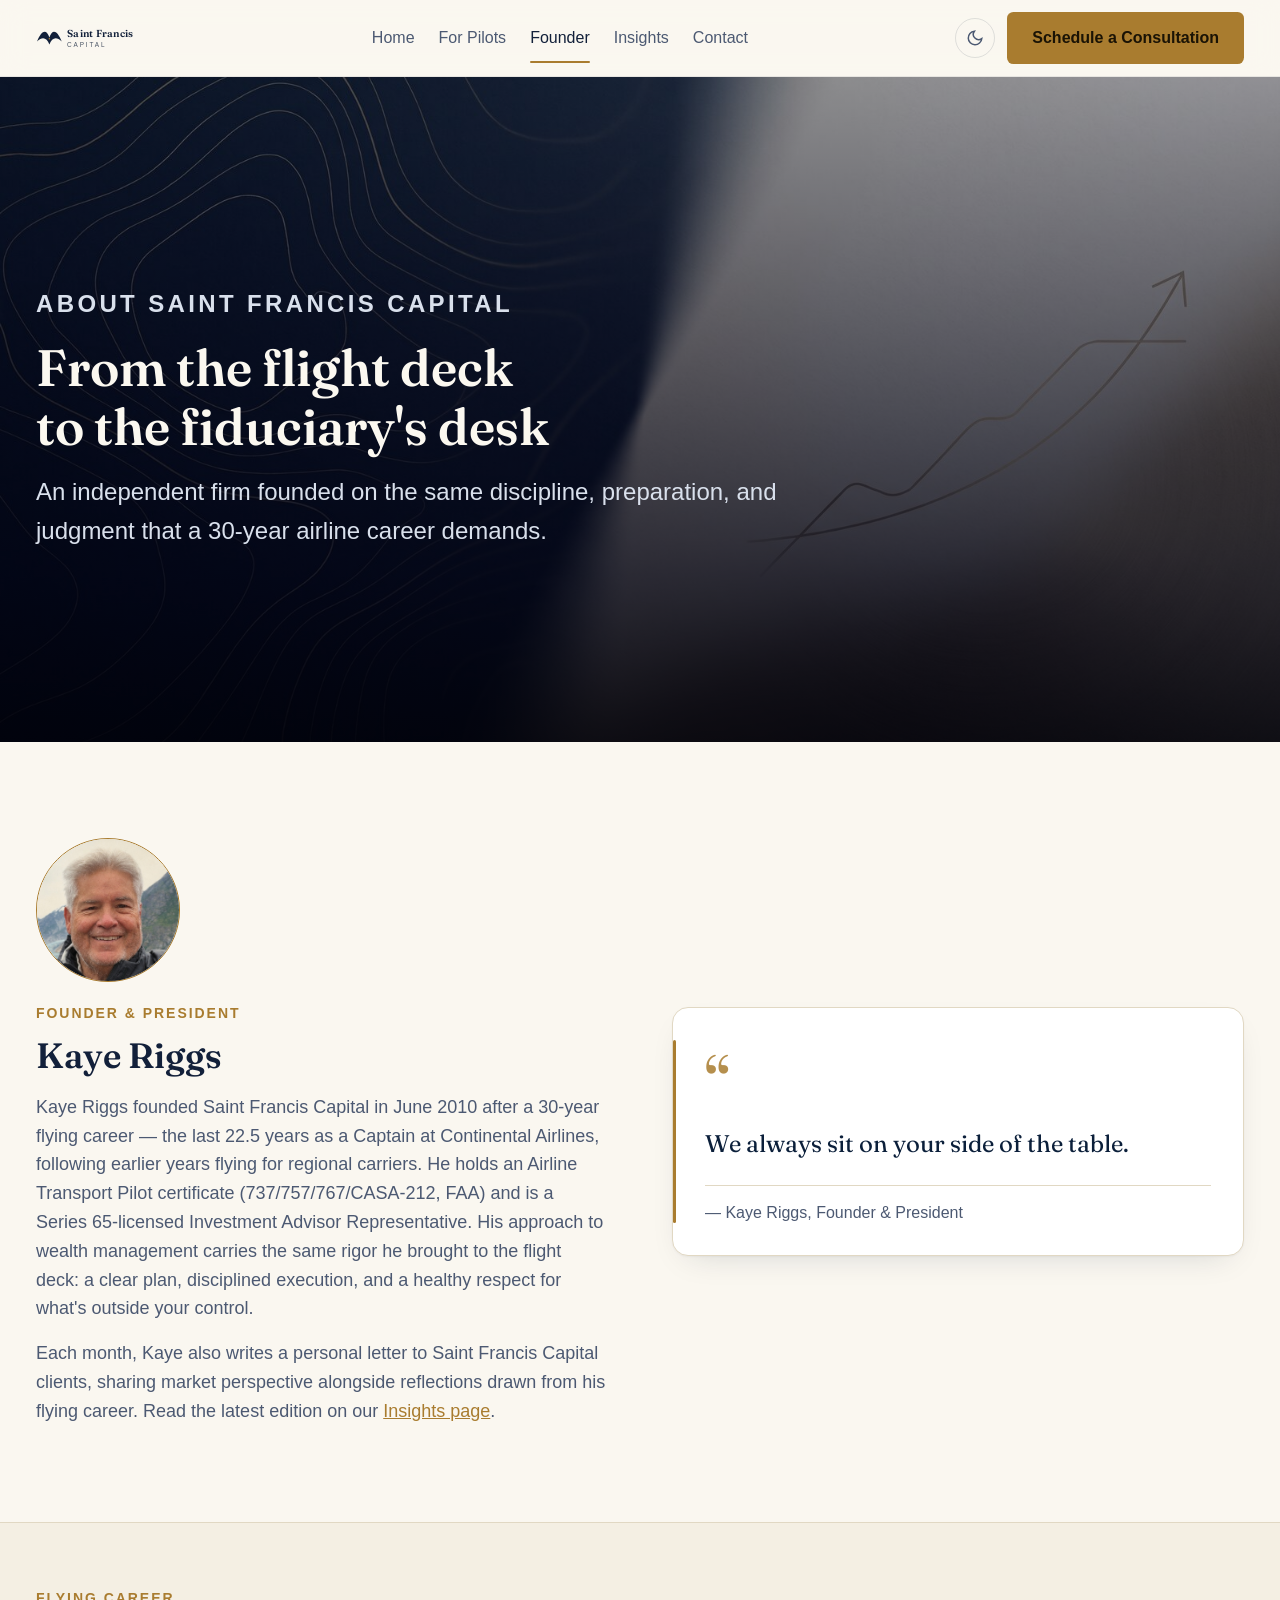
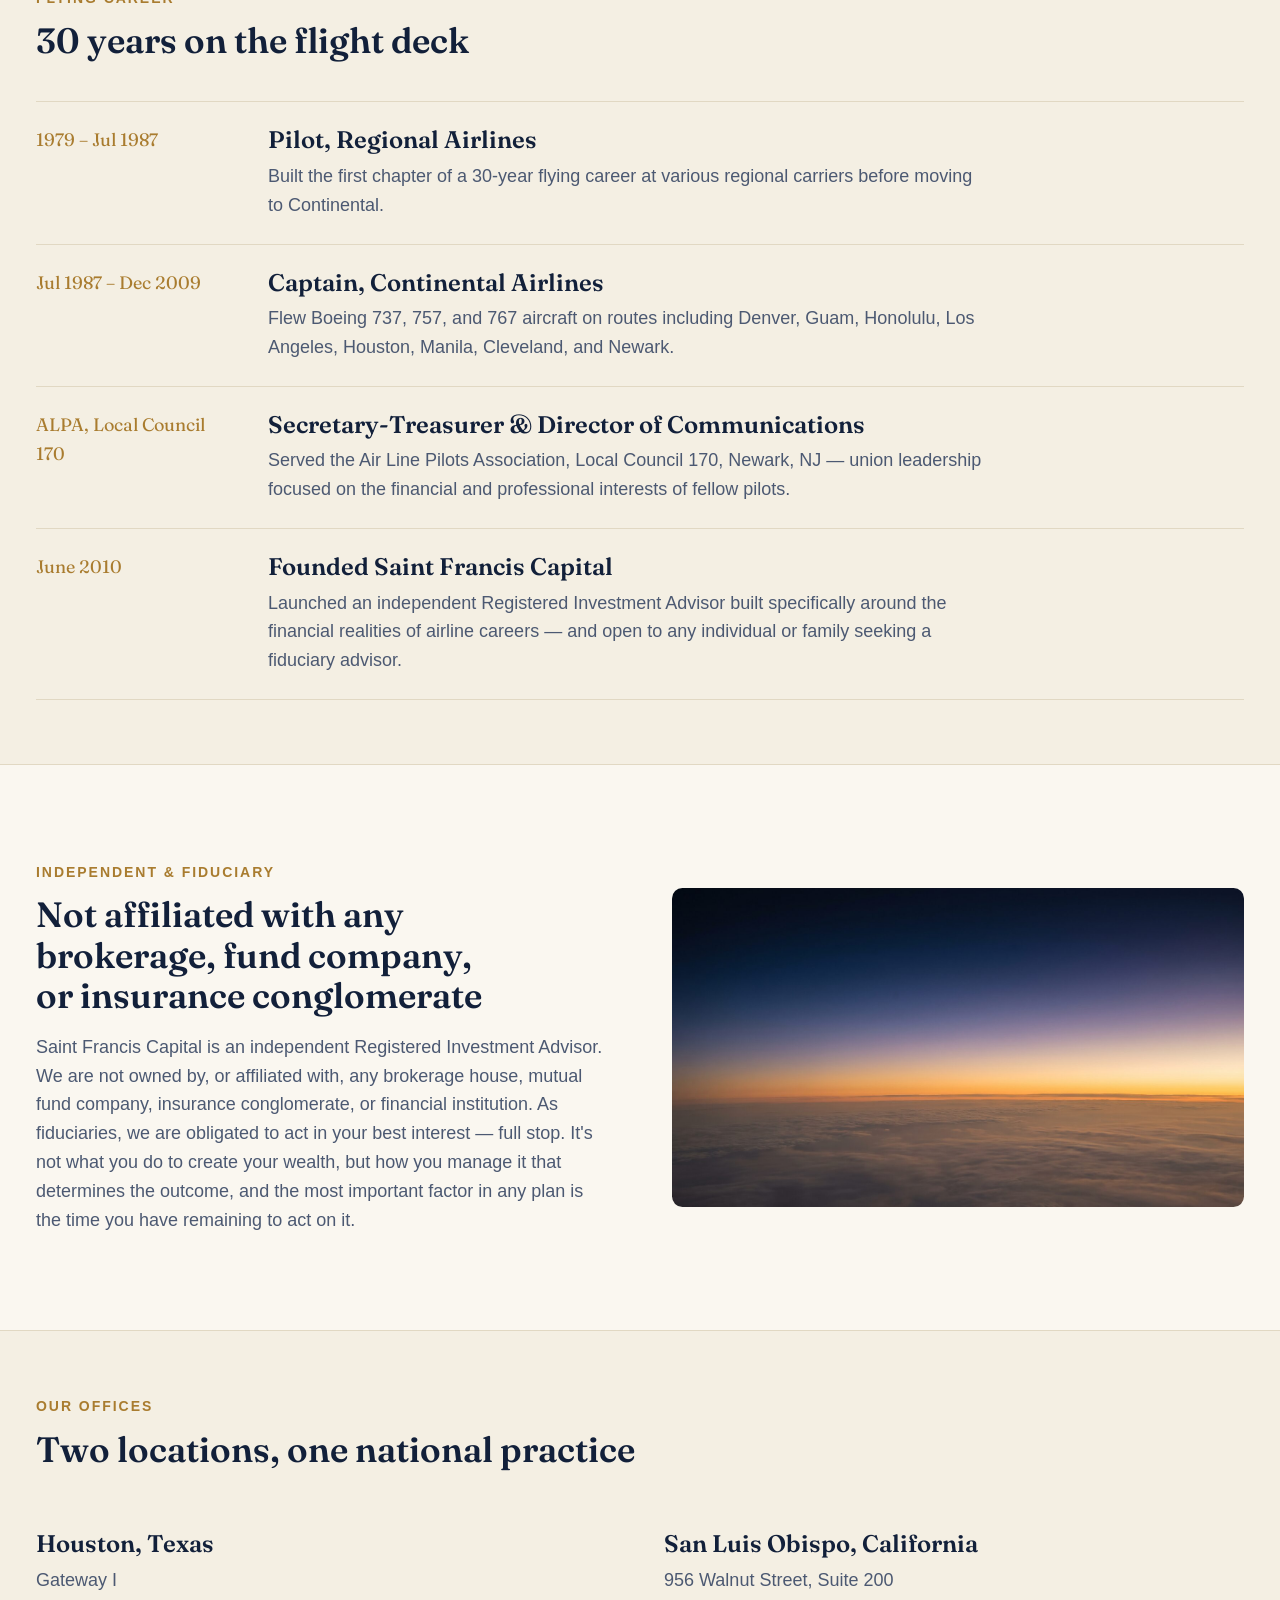
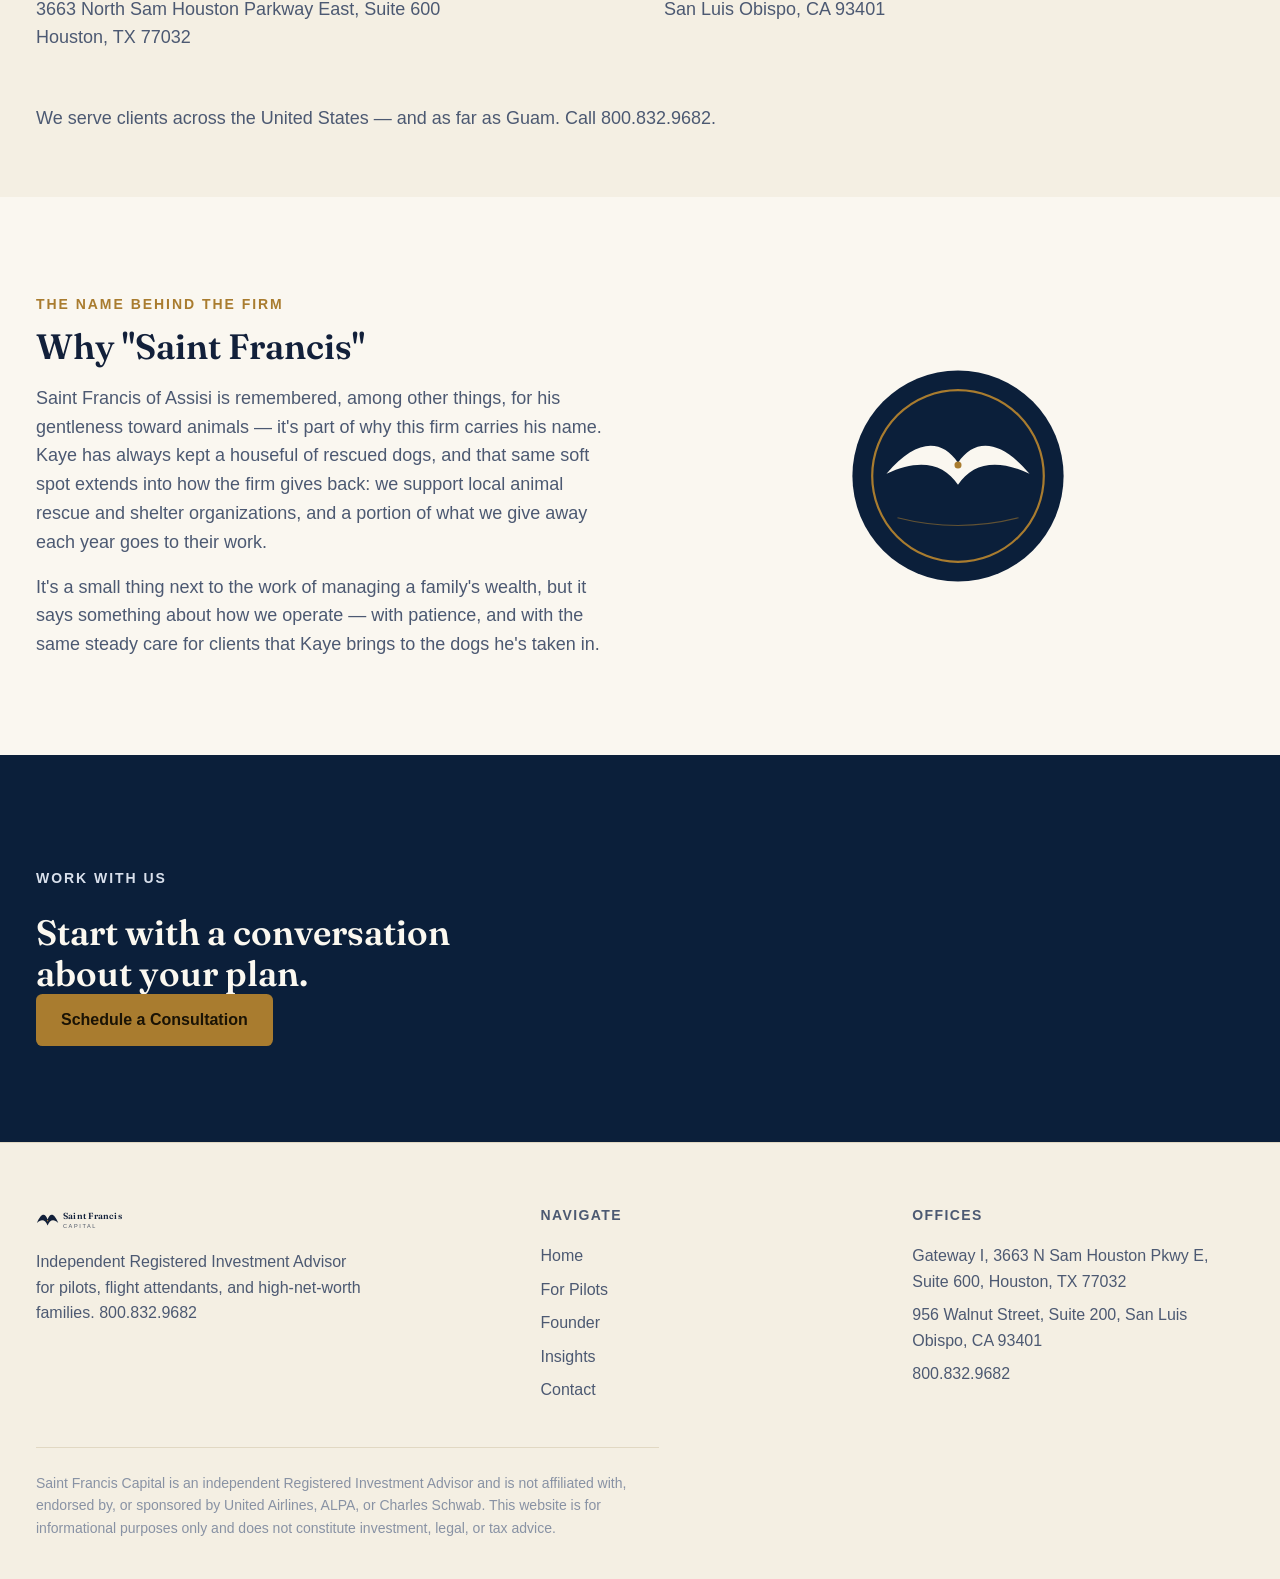
==== pages/about.html @ dfc5385a "Update Kaye's flying career to 30 years total (regional carriers 1979-87 + 22.5 years at Continental" ====
<!DOCTYPE html>
<html lang="en">
<head>
<meta charset="UTF-8">
<meta name="viewport" content="width=device-width, initial-scale=1.0">
<title>About &amp; Founder — Kaye Riggs | Saint Francis Capital</title>
<meta name="description" content="Kaye Riggs spent 30 years as a professional pilot, including 22.5 years as a Captain flying Boeing 737, 757, and 767 aircraft for Continental Airlines, before founding Saint Francis Capital, an independent fiduciary wealth management firm, in June 2010.">
<meta property="og:title" content="About & Founder — Kaye Riggs | Saint Francis Capital">
<meta property="og:description" content="A retired airline captain's path from the flight deck to independent fiduciary wealth management.">
<link rel="icon" type="image/svg+xml" href="../assets/favicon.svg">
<link rel="preconnect" href="https://fonts.googleapis.com">
<link rel="preconnect" href="https://fonts.gstatic.com" crossorigin>
<link href="https://fonts.googleapis.com/css2?family=Fraunces:opsz,wght@9..144,400;9..144,500;9..144,600;9..144,700&display=swap" rel="stylesheet">
<link href="https://api.fontshare.com/v2/css?f[]=general-sans@400,500,600,700&display=swap" rel="stylesheet">
<link rel="stylesheet" href="../base.css">
<link rel="stylesheet" href="../style.css">
</head>
<body>
<a href="#main" class="skip-link">Skip to content</a>

<header class="site-header">
  <div class="nav-wrap">
    <a href="../index.html" class="brand" aria-label="Saint Francis Capital — Home">
      <svg viewBox="0 0 240 56" fill="none" role="img" aria-label="Saint Francis Capital">
        <g transform="translate(-3.75,-18.8) scale(0.2875,0.56)">
          <path d="M20,95 C 52,55 82,55 100,82 C 118,55 148,55 180,95 C 145,78 118,82 100,105 C 82,82 55,78 20,95 Z" fill="currentColor"/>
        </g>
        <circle cx="25" cy="29.4" r="1.5" fill="var(--color-gold)"/>
        <text x="58" y="26" font-family="'Fraunces', Georgia, serif" font-size="19" font-weight="600" letter-spacing="0.5" fill="currentColor">Saint Francis</text>
        <text x="58" y="45" font-family="'General Sans', Arial, sans-serif" font-size="12" letter-spacing="3.5" fill="currentColor" opacity="0.75">CAPITAL</text>
      </svg>
    </a>
    <nav class="main-nav" aria-label="Primary">
      <a href="../index.html">Home</a>
      <a href="./for-pilots.html">For Pilots</a>
      <a href="./about.html" aria-current="page">Founder</a>
      <a href="./insights.html">Insights</a>
      <a href="./contact.html">Contact</a>
    </nav>
    <div class="nav-actions">
      <button class="theme-toggle" data-theme-toggle type="button" aria-label="Toggle dark mode"></button>
      <a href="./contact.html" class="btn btn-primary nav-cta">Schedule a Consultation</a>
      <button class="hamburger" data-hamburger type="button" aria-label="Open menu" aria-expanded="false">
        <svg viewBox="0 0 24 24" fill="none" stroke="currentColor" stroke-width="2"><path d="M3 6h18M3 12h18M3 18h18"/></svg>
      </button>
    </div>
  </div>
</header>
<div class="mobile-menu" data-mobile-menu>
    <a href="../index.html">Home</a>
    <a href="./for-pilots.html">For Pilots</a>
    <a href="./about.html">Founder</a>
    <a href="./insights.html">Insights</a>
    <a href="./contact.html">Contact</a>
    <a href="./contact.html" class="btn btn-primary nav-cta">Schedule a Consultation</a>
  </div>


<main id="main">

  <section class="page-hero">
    <div class="hero-media"><img src="../assets/hero-about.jpg" alt="" loading="eager" decoding="async" width="1600" height="900"></div>
    <div class="page-hero-content">
      <p class="eyebrow">About Saint Francis Capital</p>
      <h1>From the flight deck to the fiduciary's desk</h1>
      <p>An independent firm founded on the same discipline, preparation, and judgment that a 30-year airline career demands.</p>
    </div>
  </section>

  <!-- FOUNDER BIO -->
  <section>
    <div class="container-wide">
      <div class="split reveal">
        <div>
          <img class="monogram-photo lg" src="../assets/kaye-founder.jpg" alt="Kaye Riggs, Founder &amp; President of Saint Francis Capital, in Alaska" width="144" height="144">
          <p class="eyebrow">Founder &amp; President</p>
          <h2 style="font-size:var(--text-xl); margin-top:var(--space-3);">Kaye Riggs</h2>
          <p class="mt-4 text-muted">Kaye Riggs founded Saint Francis Capital in June 2010 after a 30-year flying career — the last 22.5 years as a Captain at Continental Airlines, following earlier years flying for regional carriers. He holds an Airline Transport Pilot certificate (737/757/767/CASA-212, FAA) and is a Series 65-licensed Investment Advisor Representative. His approach to wealth management carries the same rigor he brought to the flight deck: a clear plan, disciplined execution, and a healthy respect for what's outside your control.</p>
          <p class="mt-4 text-muted">Each month, Kaye also writes a personal letter to Saint Francis Capital clients, sharing market perspective alongside reflections drawn from his flying career. Read the latest edition on our <a href="./insights.html" style="color:var(--color-gold);">Insights page</a>.</p>
        </div>
        <div>
          <blockquote class="pull-quote pull-quote-card">
            <span class="quote-mark" aria-hidden="true">&#8220;</span>
            <p>We always sit on your side of the table.</p>
            <cite>— Kaye Riggs, Founder &amp; President</cite>
          </blockquote>
        </div>
      </div>
    </div>
  </section>

  <!-- FLYING CAREER TIMELINE -->
  <section class="section-tight" style="background:var(--color-surface-2); border-top:1px solid var(--color-divider); border-bottom:1px solid var(--color-divider);">
    <div class="container-wide">
      <div class="section-head reveal">
        <p class="eyebrow">Flying career</p>
        <h2>30 years on the flight deck</h2>
      </div>
      <div class="timeline reveal">
        <div class="timeline-item">
          <span class="years">1979 – Jul 1987</span>
          <div>
            <h3>Pilot, Regional Airlines</h3>
            <p>Built the first chapter of a 30-year flying career at various regional carriers before moving to Continental.</p>
          </div>
        </div>
        <div class="timeline-item">
          <span class="years">Jul 1987 – Dec 2009</span>
          <div>
            <h3>Captain, Continental Airlines</h3>
            <p>Flew Boeing 737, 757, and 767 aircraft on routes including Denver, Guam, Honolulu, Los Angeles, Houston, Manila, Cleveland, and Newark.</p>
          </div>
        </div>
        <div class="timeline-item">
          <span class="years">ALPA, Local Council 170</span>
          <div>
            <h3>Secretary-Treasurer &amp; Director of Communications</h3>
            <p>Served the Air Line Pilots Association, Local Council 170, Newark, NJ — union leadership focused on the financial and professional interests of fellow pilots.</p>
          </div>
        </div>
        <div class="timeline-item">
          <span class="years">June 2010</span>
          <div>
            <h3>Founded Saint Francis Capital</h3>
            <p>Launched an independent Registered Investment Advisor built specifically around the financial realities of airline careers — and open to any individual or family seeking a fiduciary advisor.</p>
          </div>
        </div>
      </div>
    </div>
  </section>

  <!-- FIDUCIARY PHILOSOPHY -->
  <section>
    <div class="container-wide split reverse">
      <div class="reveal">
        <img src="../assets/sky-band.jpg" alt="Gradient sky at high altitude transitioning from deep navy blue to warm amber near the horizon" loading="lazy" decoding="async" width="1600" height="900">
      </div>
      <div class="reveal">
        <p class="eyebrow">Independent &amp; fiduciary</p>
        <h2 style="font-size:var(--text-xl); margin-top:var(--space-3);">Not affiliated with any brokerage, fund company, or insurance conglomerate</h2>
        <p class="mt-4 text-muted">Saint Francis Capital is an independent Registered Investment Advisor. We are not owned by, or affiliated with, any brokerage house, mutual fund company, insurance conglomerate, or financial institution. As fiduciaries, we are obligated to act in your best interest — full stop. It's not what you do to create your wealth, but how you manage it that determines the outcome, and the most important factor in any plan is the time you have remaining to act on it.</p>
      </div>
    </div>
  </section>

  <!-- OFFICES -->
  <section class="section-tight" style="background:var(--color-surface-2); border-top:1px solid var(--color-divider);">
    <div class="container-wide">
      <div class="section-head reveal">
        <p class="eyebrow">Our offices</p>
        <h2>Two locations, one national practice</h2>
      </div>
      <div class="contact-grid reveal">
        <div class="office-card" style="border-top:none;">
          <h3 style="font-size:var(--text-lg); color:var(--color-text);">Houston, Texas</h3>
          <p style="font-size:var(--text-base);">Gateway I<br>3663 North Sam Houston Parkway East, Suite 600<br>Houston, TX 77032</p>
        </div>
        <div class="office-card" style="border-top:none;">
          <h3 style="font-size:var(--text-lg); color:var(--color-text);">San Luis Obispo, California</h3>
          <p style="font-size:var(--text-base);">956 Walnut Street, Suite 200<br>San Luis Obispo, CA 93401</p>
        </div>
      </div>
      <p class="mt-8 reveal text-muted">We serve clients across the United States — and as far as Guam. Call 800.832.9682.</p>
    </div>
  </section>

  <!-- WHY THE NAME -->
  <section>
    <div class="container-wide split">
      <div class="reveal">
        <p class="eyebrow">The name behind the firm</p>
        <h2 style="font-size:var(--text-xl); margin-top:var(--space-3);">Why "Saint Francis"</h2>
        <p class="mt-4 text-muted">Saint Francis of Assisi is remembered, among other things, for his gentleness toward animals — it's part of why this firm carries his name. Kaye has always kept a houseful of rescued dogs, and that same soft spot extends into how the firm gives back: we support local animal rescue and shelter organizations, and a portion of what we give away each year goes to their work.</p>
        <p class="mt-4 text-muted">It's a small thing next to the work of managing a family's wealth, but it says something about how we operate — with patience, and with the same steady care for clients that Kaye brings to the dogs he's taken in.</p>
      </div>
      <div class="reveal" aria-hidden="true" style="display:flex; align-items:center; justify-content:center;">
        <svg viewBox="0 0 200 200" width="220" height="220" role="img" aria-label="Saint Francis Capital wing badge">
          <circle cx="100" cy="100" r="96" fill="#0b1f3a"/>
          <circle cx="100" cy="100" r="78" fill="none" stroke="var(--color-gold)" stroke-width="2"/>
          <path d="M35,98 C 62,66 85,66 100,88 C 115,66 138,66 165,98 C 136,84 113,88 100,108 C 87,88 64,84 35,98 Z" fill="#faf7f0"/>
          <circle cx="100" cy="90" r="3.2" fill="var(--color-gold)"/>
          <path d="M45 138 Q100 152 155 138" fill="none" stroke="var(--color-gold)" stroke-width="1" opacity="0.55"/>
        </svg>
      </div>
    </div>
  </section>

  <section class="cta-band">
    <div class="container-wide">
      <p class="eyebrow reveal">Work with us</p>
      <h2 class="reveal">Start with a conversation about your plan.</h2>
      <a href="./contact.html" class="btn btn-primary reveal">Schedule a Consultation</a>
    </div>
  </section>

</main>

<footer class="site-footer">
  <div class="container-wide">
    <div class="footer-grid">
      <div class="footer-brand">
        <svg viewBox="0 0 240 56" fill="none" role="img" aria-label="Saint Francis Capital">
          <g transform="translate(-3.75,-18.8) scale(0.2875,0.56)">
            <path d="M20,95 C 52,55 82,55 100,82 C 118,55 148,55 180,95 C 145,78 118,82 100,105 C 82,82 55,78 20,95 Z" fill="currentColor"/>
          </g>
          <circle cx="25" cy="29.4" r="1.5" fill="var(--color-gold)"/>
          <text x="58" y="26" font-family="'Fraunces', Georgia, serif" font-size="19" font-weight="600" letter-spacing="0.5" fill="currentColor">Saint Francis</text>
          <text x="58" y="45" font-family="'General Sans', Arial, sans-serif" font-size="12" letter-spacing="3.5" fill="currentColor" opacity="0.75">CAPITAL</text>
        </svg>
        <p>Independent Registered Investment Advisor for pilots, flight attendants, and high-net-worth families. 800.832.9682</p>
      </div>
      <div>
        <h4>Navigate</h4>
        <a href="../index.html">Home</a>
        <a href="./for-pilots.html">For Pilots</a>
        <a href="./about.html">Founder</a>
        <a href="./insights.html">Insights</a>
        <a href="./contact.html">Contact</a>
      </div>
      <div>
        <h4>Offices</h4>
        <a href="./contact.html">Gateway I, 3663 N Sam Houston Pkwy E, Suite 600, Houston, TX 77032</a>
        <a href="./contact.html">956 Walnut Street, Suite 200, San Luis Obispo, CA 93401</a>
        <a href="tel:8008329682">800.832.9682</a>
      </div>
    </div>
    <p class="footer-disclosure">Saint Francis Capital is an independent Registered Investment Advisor and is not affiliated with, endorsed by, or sponsored by United Airlines, ALPA, or Charles Schwab. This website is for informational purposes only and does not constitute investment, legal, or tax advice.</p>
  </div>
</footer>

<script src="../app.js" defer></script>
</body>
</html>
---- base.css ----
/* base.css — reset & foundational elements (per website-building design tokens) */
*,
*::before,
*::after {
  box-sizing: border-box;
  margin: 0;
  padding: 0;
}

html {
  -moz-text-size-adjust: none;
  -webkit-text-size-adjust: none;
  text-size-adjust: none;
  -webkit-font-smoothing: antialiased;
  -moz-osx-font-smoothing: grayscale;
  text-rendering: optimizeLegibility;
  scroll-behavior: smooth;
  hanging-punctuation: first last;
  scroll-padding-top: var(--space-16);
}

body {
  min-height: 100dvh;
  line-height: 1.6;
  font-family: var(--font-body, sans-serif);
  font-size: var(--text-base);
  color: var(--color-text);
  background-color: var(--color-bg);
}

img,
picture,
video,
canvas,
svg {
  display: block;
  max-width: 100%;
  height: auto;
}
ul[role='list'],
ol[role='list'] {
  list-style: none;
}
input,
button,
textarea,
select {
  font: inherit;
  color: inherit;
}

h1,
h2,
h3,
h4,
h5,
h6 {
  text-wrap: balance;
  line-height: 1.15;
}
p,
li,
figcaption {
  text-wrap: pretty;
  max-width: 72ch;
}

::selection {
  background: oklch(from var(--color-primary) l c h / 0.25);
  color: var(--color-text);
}

:focus-visible {
  outline: 2px solid var(--color-gold);
  outline-offset: 3px;
  border-radius: var(--radius-sm);
}

@media (prefers-reduced-motion: reduce) {
  *,
  *::before,
  *::after {
    animation-duration: 0.01ms !important;
    animation-iteration-count: 1 !important;
    transition-duration: 0.01ms !important;
    scroll-behavior: auto !important;
  }
}

button {
  cursor: pointer;
  background: none;
  border: none;
}
table {
  border-collapse: collapse;
  width: 100%;
}

a,
button,
[role='button'],
[role='link'],
input,
textarea,
select {
  transition:
    color var(--transition-interactive),
    background var(--transition-interactive),
    border-color var(--transition-interactive),
    box-shadow var(--transition-interactive);
}

.sr-only {
  position: absolute;
  width: 1px;
  height: 1px;
  padding: 0;
  margin: -1px;
  overflow: hidden;
  clip: rect(0, 0, 0, 0);
  white-space: nowrap;
  border-width: 0;
}
---- style.css ----
/* style.css — Saint Francis Capital design system + components
   Concept: aviation precision meets wealth-management trust.
   Navy (altitude / sky / trust) + brass-gold (captain's stripes / instrument dials) + warm cream surfaces. */

:root {
  /* ---- Type scale (fluid clamp) ---- */
  --text-xs: clamp(0.75rem, 0.7rem + 0.25vw, 0.875rem);
  --text-sm: clamp(0.875rem, 0.8rem + 0.35vw, 1rem);
  --text-base: clamp(1rem, 0.95rem + 0.25vw, 1.125rem);
  --text-lg: clamp(1.125rem, 1rem + 0.75vw, 1.5rem);
  --text-xl: clamp(1.5rem, 1.2rem + 1.25vw, 2.25rem);
  --text-2xl: clamp(2rem, 1.2rem + 2.5vw, 3.5rem);
  --text-3xl: clamp(2.5rem, 1rem + 4vw, 5rem);
  --text-hero: clamp(2.75rem, 0.5rem + 6vw, 6.5rem);

  /* ---- Spacing (4px system) ---- */
  --space-1: 0.25rem;
  --space-2: 0.5rem;
  --space-3: 0.75rem;
  --space-4: 1rem;
  --space-5: 1.25rem;
  --space-6: 1.5rem;
  --space-8: 2rem;
  --space-10: 2.5rem;
  --space-12: 3rem;
  --space-16: 4rem;
  --space-20: 5rem;
  --space-24: 6rem;
  --space-32: 8rem;

  /* ---- Radius ---- */
  --radius-sm: 0.25rem;
  --radius-md: 0.4rem;
  --radius-lg: 0.65rem;
  --radius-xl: 1rem;
  --radius-full: 9999px;

  /* ---- Motion ---- */
  --transition-interactive: 180ms cubic-bezier(0.16, 1, 0.3, 1);
  --ease-precise: cubic-bezier(0.16, 1, 0.3, 1);

  /* ---- Content widths ---- */
  --content-narrow: 640px;
  --content-default: 980px;
  --content-wide: 1240px;
  --content-full: 100%;

  /* ---- Fonts ---- */
  --font-display: 'Fraunces', 'Iowan Old Style', Georgia, serif;
  --font-body: 'General Sans', 'Helvetica Neue', Arial, sans-serif;
}

/* ===================== LIGHT MODE (default) ===================== */
:root,
[data-theme='light'] {
  /* Surfaces — warm cream / off-white */
  --color-bg: #faf7f0;
  --color-surface: #ffffff;
  --color-surface-2: #f4efe3;
  --color-surface-offset: #eee7d6;
  --color-surface-offset-2: #e7dec7;
  --color-surface-dynamic: #ded2ae;
  --color-divider: #e1d8c3;
  --color-border: #d8cca9;

  /* Text */
  --color-text: #12203a;
  --color-text-muted: #4c5972;
  --color-text-faint: #8892a4;
  --color-text-inverse: #f8f5ec;

  /* Primary — deep navy */
  --color-primary: #0b1f3a;
  --color-primary-hover: #16305a;
  --color-primary-active: #081527;
  --color-primary-highlight: #dbe1ec;

  /* Accent — brass / gold */
  --color-gold: #a97c2f;
  --color-gold-hover: #8f6726;
  --color-gold-active: #745420;
  --color-gold-highlight: #f2e6c8;

  --color-warning: #93501e;
  --color-warning-highlight: #ecdac6;
  --color-error: #8c2f3c;
  --color-error-highlight: #ecd3d6;
  --color-success: #33623f;
  --color-success-highlight: #d8e5da;

  --shadow-sm: 0 1px 2px oklch(0.2 0.03 250 / 0.08);
  --shadow-md: 0 6px 20px oklch(0.2 0.03 250 / 0.10);
  --shadow-lg: 0 16px 40px oklch(0.2 0.03 250 / 0.16);
}

/* ===================== DARK MODE ===================== */
[data-theme='dark'] {
  --color-bg: #0a1424;
  --color-surface: #0f1c30;
  --color-surface-2: #13223a;
  --color-surface-offset: #172943;
  --color-surface-offset-2: #1c304c;
  --color-surface-dynamic: #223a5a;
  --color-divider: #22334f;
  --color-border: #2b3f5e;

  --color-text: #eae4d3;
  --color-text-muted: #aab3c8;
  --color-text-faint: #6c7994;
  --color-text-inverse: #101c30;

  --color-primary: #dbe6f5;
  --color-primary-hover: #ffffff;
  --color-primary-active: #b9c9e2;
  --color-primary-highlight: #1c3151;

  --color-gold: #d9ae5f;
  --color-gold-hover: #e8c17a;
  --color-gold-active: #f2d69a;
  --color-gold-highlight: #2e2a1c;

  --color-warning: #d99a5f;
  --color-warning-highlight: #3a2f20;
  --color-error: #d98a92;
  --color-error-highlight: #3a2226;
  --color-success: #8fbf9c;
  --color-success-highlight: #1f3427;

  --shadow-sm: 0 1px 2px oklch(0 0 0 / 0.35);
  --shadow-md: 0 8px 24px oklch(0 0 0 / 0.4);
  --shadow-lg: 0 20px 48px oklch(0 0 0 / 0.5);
}

@media (prefers-color-scheme: dark) {
  :root:not([data-theme]) {
    --color-bg: #0a1424;
    --color-surface: #0f1c30;
    --color-surface-2: #13223a;
    --color-surface-offset: #172943;
    --color-surface-offset-2: #1c304c;
    --color-surface-dynamic: #223a5a;
    --color-divider: #22334f;
    --color-border: #2b3f5e;
    --color-text: #eae4d3;
    --color-text-muted: #aab3c8;
    --color-text-faint: #6c7994;
    --color-text-inverse: #101c30;
    --color-primary: #dbe6f5;
    --color-primary-hover: #ffffff;
    --color-primary-active: #b9c9e2;
    --color-primary-highlight: #1c3151;
    --color-gold: #d9ae5f;
    --color-gold-hover: #e8c17a;
    --color-gold-active: #f2d69a;
    --color-gold-highlight: #2e2a1c;
    --shadow-sm: 0 1px 2px oklch(0 0 0 / 0.35);
    --shadow-md: 0 8px 24px oklch(0 0 0 / 0.4);
    --shadow-lg: 0 20px 48px oklch(0 0 0 / 0.5);
  }
}

/* ===================== BASE TYPE ===================== */
body {
  font-family: var(--font-body);
  background: var(--color-bg);
  color: var(--color-text);
}
h1, h2, h3, h4 {
  font-family: var(--font-display);
  color: var(--color-text);
  font-weight: 600;
}
.eyebrow {
  font-family: var(--font-body);
  font-size: var(--text-xs);
  letter-spacing: 0.14em;
  text-transform: uppercase;
  color: var(--color-gold);
  font-weight: 600;
}

/* ===================== LAYOUT ===================== */
.container {
  max-width: var(--content-default);
  margin-inline: auto;
  padding-inline: var(--space-4);
}
.container-wide {
  max-width: var(--content-wide);
  margin-inline: auto;
  padding-inline: var(--space-4);
}
.container-narrow {
  max-width: var(--content-narrow);
  margin-inline: auto;
  padding-inline: var(--space-4);
}
main { display: block; }
section {
  padding-block: clamp(var(--space-12), 8vw, var(--space-24));
}
.section-tight { padding-block: clamp(var(--space-8), 5vw, var(--space-16)); }

/* Skip link */
.skip-link {
  position: absolute;
  left: var(--space-4);
  top: -100px;
  background: var(--color-primary);
  color: var(--color-text-inverse);
  padding: var(--space-3) var(--space-5);
  border-radius: var(--radius-md);
  z-index: 200;
  font-size: var(--text-sm);
  transition: top var(--transition-interactive);
}
.skip-link:focus { top: var(--space-4); }

/* ===================== HEADER / NAV ===================== */
.site-header {
  position: sticky;
  top: 0;
  z-index: 100;
  background: color-mix(in oklab, var(--color-bg) 88%, transparent);
  backdrop-filter: blur(14px);
  border-bottom: 1px solid oklch(from var(--color-text) l c h / 0.08);
}
.nav-wrap {
  max-width: var(--content-wide);
  margin-inline: auto;
  padding-inline: var(--space-4);
  display: flex;
  align-items: center;
  justify-content: space-between;
  height: 76px;
  gap: var(--space-4);
}
.brand {
  color: var(--color-text);
  display: flex;
  align-items: center;
  flex-shrink: 0;
  min-width: 0;
}
.brand svg { height: 30px; width: auto; color: var(--color-text); flex-shrink: 0; }
.brand:hover { opacity: 0.85; }

.main-nav {
  display: none;
  align-items: center;
  gap: var(--space-6);
}
.main-nav a {
  font-size: var(--text-sm);
  color: var(--color-text-muted);
  text-decoration: none;
  padding: var(--space-2) 0;
  position: relative;
  font-weight: 500;
}
.main-nav a:hover, .main-nav a[aria-current="page"] {
  color: var(--color-text);
}
.main-nav a[aria-current="page"]::after {
  content: '';
  position: absolute;
  left: 0; right: 0; bottom: -4px;
  height: 2px;
  background: var(--color-gold);
  border-radius: var(--radius-full);
}
@media (min-width: 960px) {
  .main-nav { display: flex; }
  .nav-cta { display: inline-flex !important; }
  .hamburger { display: none !important; }
}

.nav-actions {
  display: flex;
  align-items: center;
  gap: var(--space-3);
}
.theme-toggle {
  width: 40px; height: 40px;
  display: inline-flex; align-items: center; justify-content: center;
  border-radius: var(--radius-full);
  color: var(--color-text-muted);
  border: 1px solid oklch(from var(--color-text) l c h / 0.12);
}
.theme-toggle:hover { color: var(--color-text); border-color: oklch(from var(--color-text) l c h / 0.25); }
.theme-toggle svg { width: 18px; height: 18px; }

.nav-cta {
  display: none;
  white-space: nowrap;
}

.hamburger {
  width: 44px; height: 44px;
  display: inline-flex; align-items: center; justify-content: center;
  color: var(--color-text);
}
.hamburger svg { width: 24px; height: 24px; }

.mobile-menu {
  display: none;
  position: fixed;
  inset: 76px 0 0 0;
  background: var(--color-bg);
  z-index: 90;
  overflow-y: auto;
  padding: var(--space-8) var(--space-5);
}
.mobile-menu.open { display: block; }
.mobile-menu a {
  display: block;
  font-family: var(--font-display);
  font-size: var(--text-xl);
  color: var(--color-text);
  text-decoration: none;
  padding: var(--space-4) 0;
  border-bottom: 1px solid var(--color-divider);
}
.mobile-menu .nav-cta {
  display: inline-flex;
  margin-top: var(--space-8);
}

/* ===================== BUTTONS ===================== */
.btn {
  display: inline-flex;
  align-items: center;
  justify-content: center;
  gap: var(--space-2);
  font-size: var(--text-sm);
  font-weight: 600;
  padding: var(--space-3) var(--space-6);
  border-radius: var(--radius-md);
  text-decoration: none;
  min-height: 44px;
  border: 1px solid transparent;
  white-space: nowrap;
}
.btn-primary {
  background: var(--color-gold);
  color: #1a1305;
}
.btn-primary:hover { background: var(--color-gold-hover); color: #140e03; }
.btn-primary:active { background: var(--color-gold-active); }

.btn-outline {
  background: transparent;
  border-color: oklch(from var(--color-text) l c h / 0.25);
  color: var(--color-text);
}
.btn-outline:hover { border-color: var(--color-gold); color: var(--color-gold); }

.btn-inverse {
  background: var(--color-text-inverse);
  color: var(--color-primary);
}
.btn-inverse:hover { background: var(--color-gold); color: #1a1305; }

/* ===================== HERO ===================== */
.hero {
  position: relative;
  overflow: hidden;
  color: var(--color-text-inverse);
  background: var(--color-primary);
}
.hero-media {
  position: absolute;
  inset: 0;
  z-index: 0;
}
.hero-media img {
  width: 100%; height: 100%; object-fit: cover;
}
.hero-media::after {
  content: '';
  position: absolute;
  inset: 0;
  background: linear-gradient(180deg, oklch(0.12 0.04 250 / 0.55) 0%, oklch(0.09 0.04 250 / 0.86) 78%, oklch(0.08 0.03 250 / 0.94) 100%);
}
[data-theme='light'] .hero-media::after {
  background: linear-gradient(180deg, oklch(0.15 0.05 250 / 0.42) 0%, oklch(0.10 0.05 250 / 0.82) 75%, oklch(0.08 0.04 250 / 0.92) 100%);
}
.hero-content {
  position: relative;
  z-index: 1;
  padding-block: clamp(var(--space-20), 14vw, var(--space-32));
  max-width: var(--content-wide);
  margin-inline: auto;
  padding-inline: var(--space-4);
}
.hero-content .eyebrow { color: var(--color-gold); }
.hero h1 {
  font-size: var(--text-hero);
  color: #fbf8f0;
  max-width: 18ch;
  margin-block: var(--space-5);
}
.hero-lede {
  font-size: var(--text-lg);
  color: #d9e0ec;
  max-width: 58ch;
  margin-bottom: var(--space-8);
}
.hero-actions {
  display: flex;
  flex-wrap: wrap;
  gap: var(--space-4);
}

/* Interior page compact hero */
.page-hero {
  position: relative;
  color: var(--color-text-inverse);
  background: var(--color-primary);
  overflow: hidden;
}
.page-hero-content {
  position: relative;
  z-index: 1;
  padding-block: clamp(var(--space-16), 9vw, var(--space-24));
  max-width: var(--content-wide);
  margin-inline: auto;
  padding-inline: var(--space-4);
}
.page-hero h1 {
  font-size: var(--text-2xl);
  color: #fbf8f0;
  max-width: 22ch;
  margin-top: var(--space-4);
}
.page-hero p {
  color: #d9e0ec;
  font-size: var(--text-lg);
  max-width: 60ch;
  margin-top: var(--space-4);
}

/* ===================== TRUST BAR ===================== */
.trust-bar {
  background: var(--color-surface-2);
  border-bottom: 1px solid var(--color-divider);
  padding-block: var(--space-8);
}
.trust-grid {
  display: grid;
  grid-template-columns: repeat(2, 1fr);
  gap: var(--space-6);
}
@media (min-width: 720px) {
  .trust-grid { grid-template-columns: repeat(4, 1fr); }
}
.trust-item {
  display: flex;
  flex-direction: column;
  gap: var(--space-1);
}
.trust-item .num {
  font-family: var(--font-display);
  font-size: var(--text-xl);
  color: var(--color-primary);
}
[data-theme='dark'] .trust-item .num { color: var(--color-gold); }
.trust-item .label {
  font-size: var(--text-xs);
  color: var(--color-text-muted);
  letter-spacing: 0.03em;
}

/* ===================== CARDS ===================== */
.card {
  background: var(--color-surface);
  border: 1px solid oklch(from var(--color-text) l c h / 0.1);
  border-radius: var(--radius-lg);
  padding: var(--space-6);
  box-shadow: var(--shadow-sm);
}
.card:hover { box-shadow: var(--shadow-md); }

/* Service / feature list — narrative rows, NOT 3-col icon-circle grid */
.service-row {
  display: grid;
  grid-template-columns: 1fr;
  gap: var(--space-6);
  padding-block: var(--space-8);
  border-top: 1px solid var(--color-divider);
}
.service-row:last-child { border-bottom: 1px solid var(--color-divider); }
@media (min-width: 800px) {
  .service-row { grid-template-columns: 280px 1fr; gap: var(--space-10); }
}
.service-row .num {
  font-family: var(--font-display);
  font-size: var(--text-lg);
  color: var(--color-gold);
}
.service-row h3 {
  font-size: var(--text-lg);
  margin-block: var(--space-2) var(--space-3);
}
.service-row ul { display: flex; flex-direction: column; gap: var(--space-2); }
.service-row li {
  font-size: var(--text-sm);
  color: var(--color-text-muted);
  padding-left: var(--space-5);
  position: relative;
}
.service-row li::before {
  content: '';
  position: absolute;
  left: 0; top: 0.6em;
  width: 6px; height: 1px;
  background: var(--color-gold);
}

/* Airlines band */
.airline-band {
  background: var(--color-primary);
  color: var(--color-text-inverse);
}
.airline-list {
  display: flex;
  flex-wrap: wrap;
  gap: var(--space-8) var(--space-12);
  align-items: baseline;
}
.airline-list .airline {
  font-family: var(--font-display);
  font-size: var(--text-lg);
  color: #f3ede0;
}
.airline-list .airline.featured {
  font-size: var(--text-xl);
  color: var(--color-gold);
}
.airline-list .tag {
  font-size: var(--text-xs);
  letter-spacing: 0.08em;
  text-transform: uppercase;
  color: #9fb0cc;
  display: block;
  margin-top: var(--space-1);
}

/* Founder teaser */
.founder-teaser {
  display: grid;
  gap: var(--space-8);
  align-items: center;
}
@media (min-width: 860px) {
  .founder-teaser { grid-template-columns: 1fr 1fr; gap: var(--space-16); }
}
.monogram {
  width: 96px; height: 96px;
  border-radius: var(--radius-full);
  border: 1.5px solid var(--color-gold);
  display: flex; align-items: center; justify-content: center;
  font-family: var(--font-display);
  font-size: var(--text-lg);
  color: var(--color-gold);
  margin-bottom: var(--space-5);
}

.monogram-photo {
  width: 96px; height: 96px;
  border-radius: var(--radius-full);
  border: 1.5px solid var(--color-gold);
  object-fit: cover;
  display: block;
  margin-bottom: var(--space-5);
}

.monogram-photo.lg {
  width: 144px; height: 144px;
}

/* Pull quote */
.pull-quote {
  font-family: var(--font-display);
  font-size: var(--text-xl);
  line-height: 1.35;
  color: var(--color-primary);
  max-width: 34ch;
  border-left: none;
}
[data-theme='dark'] .pull-quote { color: var(--color-gold); }
.pull-quote cite {
  display: block;
  font-family: var(--font-body);
  font-style: normal;
  font-size: var(--text-sm);
  color: var(--color-text-muted);
  margin-top: var(--space-4);
}

.pull-quote-card {
  position: relative;
  max-width: 42ch;
  background: var(--color-surface);
  border: 1px solid var(--color-divider);
  border-radius: var(--radius-xl);
  padding: var(--space-10) var(--space-8) var(--space-8);
  box-shadow: 0 1px 2px rgba(11,31,58,0.04), 0 12px 32px -16px rgba(11,31,58,0.18);
}
[data-theme='dark'] .pull-quote-card {
  background: var(--color-surface-2);
  box-shadow: 0 1px 2px rgba(0,0,0,0.2), 0 16px 32px -16px rgba(0,0,0,0.45);
}
.pull-quote-card::before {
  content: '';
  position: absolute;
  left: 0; top: var(--space-8); bottom: var(--space-8);
  width: 3px;
  background: var(--color-gold);
  border-radius: var(--radius-full);
}
.pull-quote-card .quote-mark {
  display: block;
  font-family: var(--font-display);
  font-size: 4.5rem;
  line-height: 1;
  color: var(--color-gold);
  opacity: 0.85;
  margin-bottom: var(--space-2);
}
.pull-quote-card p {
  margin: 0;
  font-size: var(--text-lg);
}
.pull-quote-card cite {
  margin-top: var(--space-6);
  padding-top: var(--space-4);
  border-top: 1px solid var(--color-divider);
}

/* Timeline (About page) */
.timeline { display: flex; flex-direction: column; }
.timeline-item {
  display: grid;
  grid-template-columns: 1fr;
  gap: var(--space-2);
  padding-block: var(--space-6);
  border-top: 1px solid var(--color-divider);
}
.timeline-item:last-child { border-bottom: 1px solid var(--color-divider); }
@media (min-width: 760px) {
  .timeline-item { grid-template-columns: 200px 1fr; gap: var(--space-8); }
}
.timeline-item .years {
  font-family: var(--font-display);
  color: var(--color-gold);
  font-size: var(--text-base);
}
.timeline-item h3 { font-size: var(--text-lg); margin-bottom: var(--space-2); }
.timeline-item p { color: var(--color-text-muted); font-size: var(--text-base); }

/* Full bleed image */
.full-bleed {
  width: 100%;
  aspect-ratio: 21/9;
  overflow: hidden;
}
.full-bleed img { width: 100%; height: 100%; object-fit: cover; }

/* Two column editorial */
.split {
  display: grid;
  gap: var(--space-10);
  align-items: start;
}
@media (min-width: 860px) {
  .split { grid-template-columns: 1fr 1fr; gap: var(--space-16); align-items: center; }
  .split.reverse { direction: rtl; }
  .split.reverse > * { direction: ltr; }
}
.split img { border-radius: var(--radius-lg); }
.split img.monogram-photo { border-radius: var(--radius-full); }

/* Team */
.team-grid {
  display: grid;
  grid-template-columns: 1fr;
  gap: var(--space-8);
}
@media (min-width: 720px) {
  .team-grid { grid-template-columns: repeat(2, 1fr); }
}
.team-card {
  background: var(--color-surface);
  border: 1px solid var(--color-border);
  border-radius: var(--radius-lg);
  padding: var(--space-8);
}
.team-card .role {
  font-size: var(--text-xs);
  text-transform: uppercase;
  letter-spacing: 0.1em;
  color: var(--color-gold);
  font-weight: 600;
}
.team-card h3 { font-size: var(--text-lg); margin-block: var(--space-2) var(--space-3); }
.team-card p { color: var(--color-text-muted); }
.team-placeholder {
  border: 1.5px dashed var(--color-border);
  border-radius: var(--radius-lg);
  padding: var(--space-10);
  display: flex;
  flex-direction: column;
  align-items: flex-start;
  gap: var(--space-3);
  color: var(--color-text-muted);
  background: var(--color-surface-2);
}
.team-placeholder .icon-ring {
  width: 56px; height: 56px;
  border-radius: var(--radius-full);
  border: 1.5px dashed var(--color-border);
  display: flex; align-items: center; justify-content: center;
  color: var(--color-text-faint);
}

/* Insights / Articles */
.article-grid {
  display: grid;
  grid-template-columns: 1fr;
  gap: var(--space-8);
}
@media (min-width: 720px) {
  .article-grid { grid-template-columns: repeat(2, 1fr); }
}
.article-card {
  display: flex;
  flex-direction: column;
  gap: var(--space-3);
  padding-block: var(--space-6);
  border-top: 1px solid var(--color-divider);
}
.article-card .tag {
  font-size: var(--text-xs);
  text-transform: uppercase;
  letter-spacing: 0.08em;
  color: var(--color-gold);
  font-weight: 600;
}
.article-card h3 { font-size: var(--text-lg); }
.article-card p { color: var(--color-text-muted); font-size: var(--text-base); }
.article-card a.read-link {
  color: var(--color-primary);
  font-size: var(--text-sm);
  font-weight: 600;
  text-decoration: none;
  display: inline-flex;
  align-items: center;
  gap: var(--space-1);
}
[data-theme='dark'] .article-card a.read-link { color: var(--color-gold); }
.article-card a.read-link:hover { text-decoration: underline; }
.article-body p { margin-bottom: var(--space-5); max-width: 68ch; }
.article-body h2 { font-size: var(--text-lg); margin-block: var(--space-8) var(--space-3); }

/* Contact */
.contact-grid {
  display: grid;
  gap: var(--space-12);
  grid-template-columns: 1fr;
}
@media (min-width: 900px) {
  .contact-grid { grid-template-columns: 1fr 1fr; }
}
.office-card {
  padding-block: var(--space-5);
  border-top: 1px solid var(--color-divider);
}
.office-card h3 { font-size: var(--text-base); margin-bottom: var(--space-2); }
.office-card p { color: var(--color-text-muted); font-size: var(--text-sm); }

.form-field { display: flex; flex-direction: column; gap: var(--space-2); margin-bottom: var(--space-5); }
.form-field label { font-size: var(--text-sm); font-weight: 600; color: var(--color-text); }
.form-field input, .form-field select, .form-field textarea {
  border: 1px solid var(--color-border);
  border-radius: var(--radius-md);
  padding: var(--space-3) var(--space-4);
  background: var(--color-surface);
  color: var(--color-text);
  font-size: var(--text-base);
  min-height: 44px;
}
.form-field textarea { min-height: 120px; resize: vertical; }
.form-field input:focus, .form-field select:focus, .form-field textarea:focus {
  outline: 2px solid var(--color-gold);
  outline-offset: 1px;
  border-color: var(--color-gold);
}
.form-row { display: grid; grid-template-columns: 1fr; gap: var(--space-4); }
@media (min-width: 560px) {
  .form-row.two { grid-template-columns: 1fr 1fr; }
}
.form-note {
  font-size: var(--text-xs);
  color: var(--color-text-faint);
  margin-top: var(--space-4);
}

/* CTA band */
.cta-band {
  background: var(--color-primary);
  color: var(--color-text-inverse);
  position: relative;
  overflow: hidden;
}
.cta-band h2 { color: #fbf8f0; font-size: var(--text-xl); max-width: 22ch; }
.cta-band p { color: #d9e0ec; max-width: 56ch; margin-block: var(--space-4) var(--space-6); }

/* ===================== FOOTER ===================== */
.site-footer {
  background: var(--color-surface-2);
  border-top: 1px solid var(--color-divider);
  padding-block: var(--space-16) var(--space-10);
}
.footer-grid {
  display: grid;
  grid-template-columns: 1fr;
  gap: var(--space-10);
}
@media (min-width: 780px) {
  .footer-grid { grid-template-columns: 1.4fr 1fr 1fr; }
}
.footer-grid h4 {
  font-family: var(--font-body);
  font-size: var(--text-xs);
  text-transform: uppercase;
  letter-spacing: 0.1em;
  color: var(--color-text-muted);
  margin-bottom: var(--space-4);
  font-weight: 600;
}
.footer-grid a {
  display: block;
  color: var(--color-text-muted);
  text-decoration: none;
  font-size: var(--text-sm);
  padding-block: var(--space-1);
}
.footer-grid a:hover { color: var(--color-gold); }
.footer-brand svg { height: 26px; width: auto; color: var(--color-text); margin-bottom: var(--space-4); }
.footer-brand p { color: var(--color-text-muted); font-size: var(--text-sm); max-width: 42ch; }
.footer-disclosure {
  border-top: 1px solid var(--color-divider);
  margin-top: var(--space-10);
  padding-top: var(--space-6);
  font-size: var(--text-xs);
  color: var(--color-text-faint);
  max-width: 80ch;
}

/* ===================== MONTHLY LETTER FEATURE ===================== */
.letter-feature {
  background: var(--color-primary);
  color: var(--color-text-inverse);
  position: relative;
  overflow: hidden;
}
.letter-feature-grid {
  display: grid;
  grid-template-columns: 1fr;
  gap: var(--space-12);
  align-items: start;
}
@media (min-width: 900px) {
  .letter-feature-grid { grid-template-columns: 1.1fr 0.9fr; gap: var(--space-16); }
}
.letter-feature h2 { color: #fbf8f0; font-size: var(--text-xl); margin-top: var(--space-3); }
.letter-feature p.lede { color: #d9e0ec; font-size: var(--text-base); max-width: 52ch; margin-top: var(--space-4); }

.letter-signup {
  background: color-mix(in oklab, var(--color-bg) 92%, transparent);
  border: 1px solid oklch(1 0 0 / 0.14);
  border-radius: var(--radius-lg);
  padding: var(--space-8);
  color: var(--color-text);
}
[data-theme='light'] .letter-signup { background: #fbf8f0; }
.letter-signup h3 {
  font-size: var(--text-lg);
  color: var(--color-text);
  margin-bottom: var(--space-2);
}
.letter-signup p { color: var(--color-text-muted); font-size: var(--text-sm); margin-bottom: var(--space-5); }
.letter-signup .form-row.two { margin-bottom: var(--space-4); }
.letter-signup .form-field { margin-bottom: 0; }
.letter-signup .btn { width: 100%; }
.letter-signup-note { font-size: var(--text-xs); color: var(--color-text-faint); margin-top: var(--space-4); margin-bottom: 0; }

/* Letter card — editorial, personal treatment distinct from rest of site */
.letter-card {
  background: var(--color-surface);
  border: 1px solid var(--color-border);
  border-radius: var(--radius-xl);
  padding: clamp(var(--space-8), 5vw, var(--space-12));
  box-shadow: var(--shadow-lg);
}
.letter-card .letter-kicker {
  font-size: var(--text-xs);
  letter-spacing: 0.12em;
  text-transform: uppercase;
  color: var(--color-gold);
  font-weight: 600;
}
.letter-card h2 {
  font-size: var(--text-2xl);
  color: var(--color-text);
  margin-block: var(--space-3) var(--space-2);
}
.letter-card .letter-subtitle {
  font-family: var(--font-display);
  font-style: italic;
  color: var(--color-text-muted);
  font-size: var(--text-lg);
  margin-bottom: var(--space-8);
}
.letter-card .letter-salutation {
  font-family: var(--font-display);
  font-size: var(--text-lg);
  color: var(--color-text);
  margin-bottom: var(--space-6);
}
.letter-body {
  font-family: var(--font-display);
  font-size: var(--text-lg);
  line-height: 1.65;
  color: var(--color-text);
}
.letter-body p { max-width: 66ch; margin-bottom: var(--space-6); }
.letter-body a { color: var(--color-gold); text-decoration-thickness: 1px; }
.letter-body a:hover { color: var(--color-gold-hover); }
.letter-signature {
  margin-top: var(--space-8);
  padding-top: var(--space-6);
  border-top: 1px solid var(--color-divider);
}
.letter-signature .thanks { font-family: var(--font-display); font-size: var(--text-lg); margin-bottom: var(--space-4); }
.letter-signature .sig-name {
  font-family: var(--font-display);
  font-style: italic;
  font-size: var(--text-xl);
  color: var(--color-gold);
}
.letter-signature .sig-role {
  font-family: var(--font-body);
  font-size: var(--text-sm);
  color: var(--color-text-muted);
  margin-top: var(--space-1);
}
.letter-footnotes {
  margin-top: var(--space-8);
  padding-top: var(--space-6);
  border-top: 1px solid var(--color-divider);
  font-family: var(--font-body);
  font-size: var(--text-xs);
  color: var(--color-text-faint);
}
.letter-footnotes li { max-width: 68ch; }

/* ===================== SCROLL REVEAL ===================== */
.reveal {
  opacity: 0;
  transform: translateY(16px);
  transition: opacity 0.7s var(--ease-precise), transform 0.7s var(--ease-precise);
}
.reveal.is-visible {
  opacity: 1;
  transform: translateY(0);
}

/* ===================== UTILITIES ===================== */
.text-muted { color: var(--color-text-muted); }
.text-center { text-align: center; }
.mt-2 { margin-top: var(--space-2); }
.mt-4 { margin-top: var(--space-4); }
.mt-6 { margin-top: var(--space-6); }
.mt-8 { margin-top: var(--space-8); }
.mt-12 { margin-top: var(--space-12); }
.stack { display: flex; flex-direction: column; }
.section-head { max-width: 640px; margin-bottom: var(--space-10); }
.section-head h2 { font-size: var(--text-xl); margin-top: var(--space-3); }
.section-head.wide { max-width: 760px; }
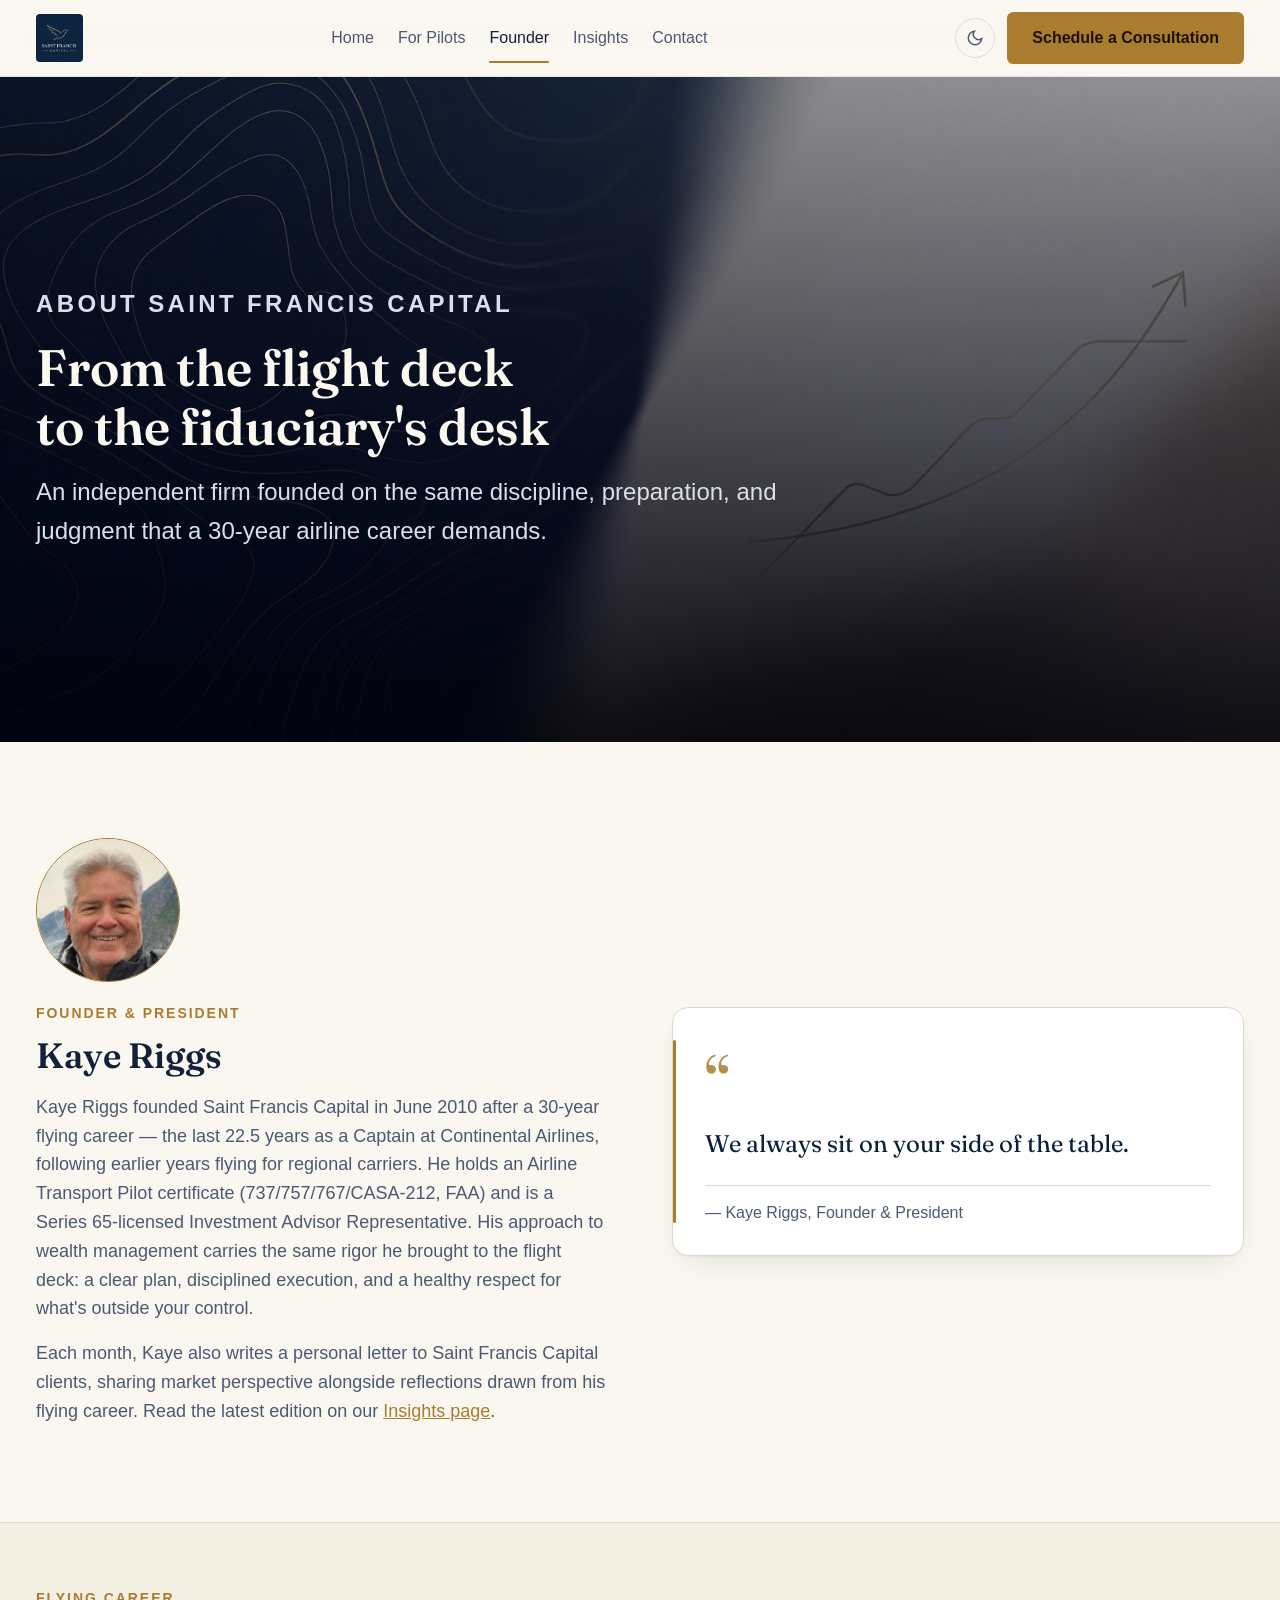
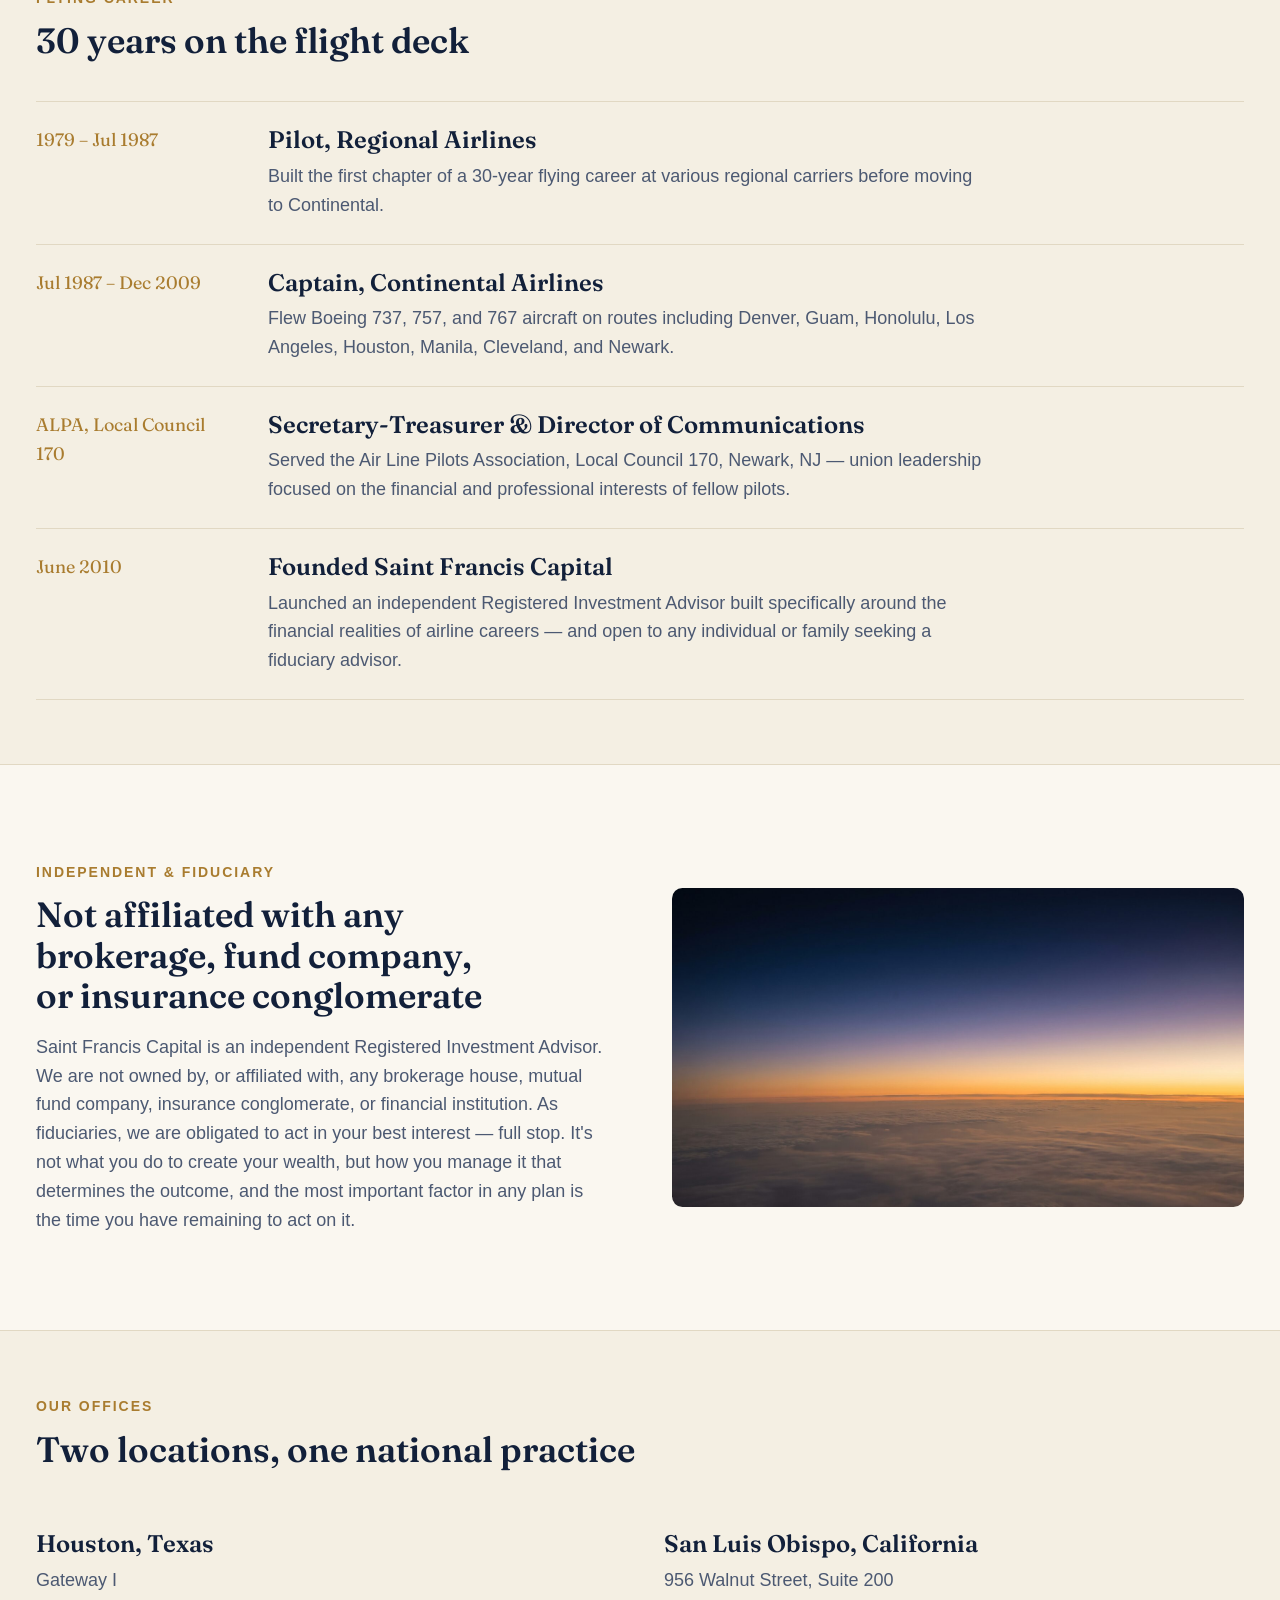
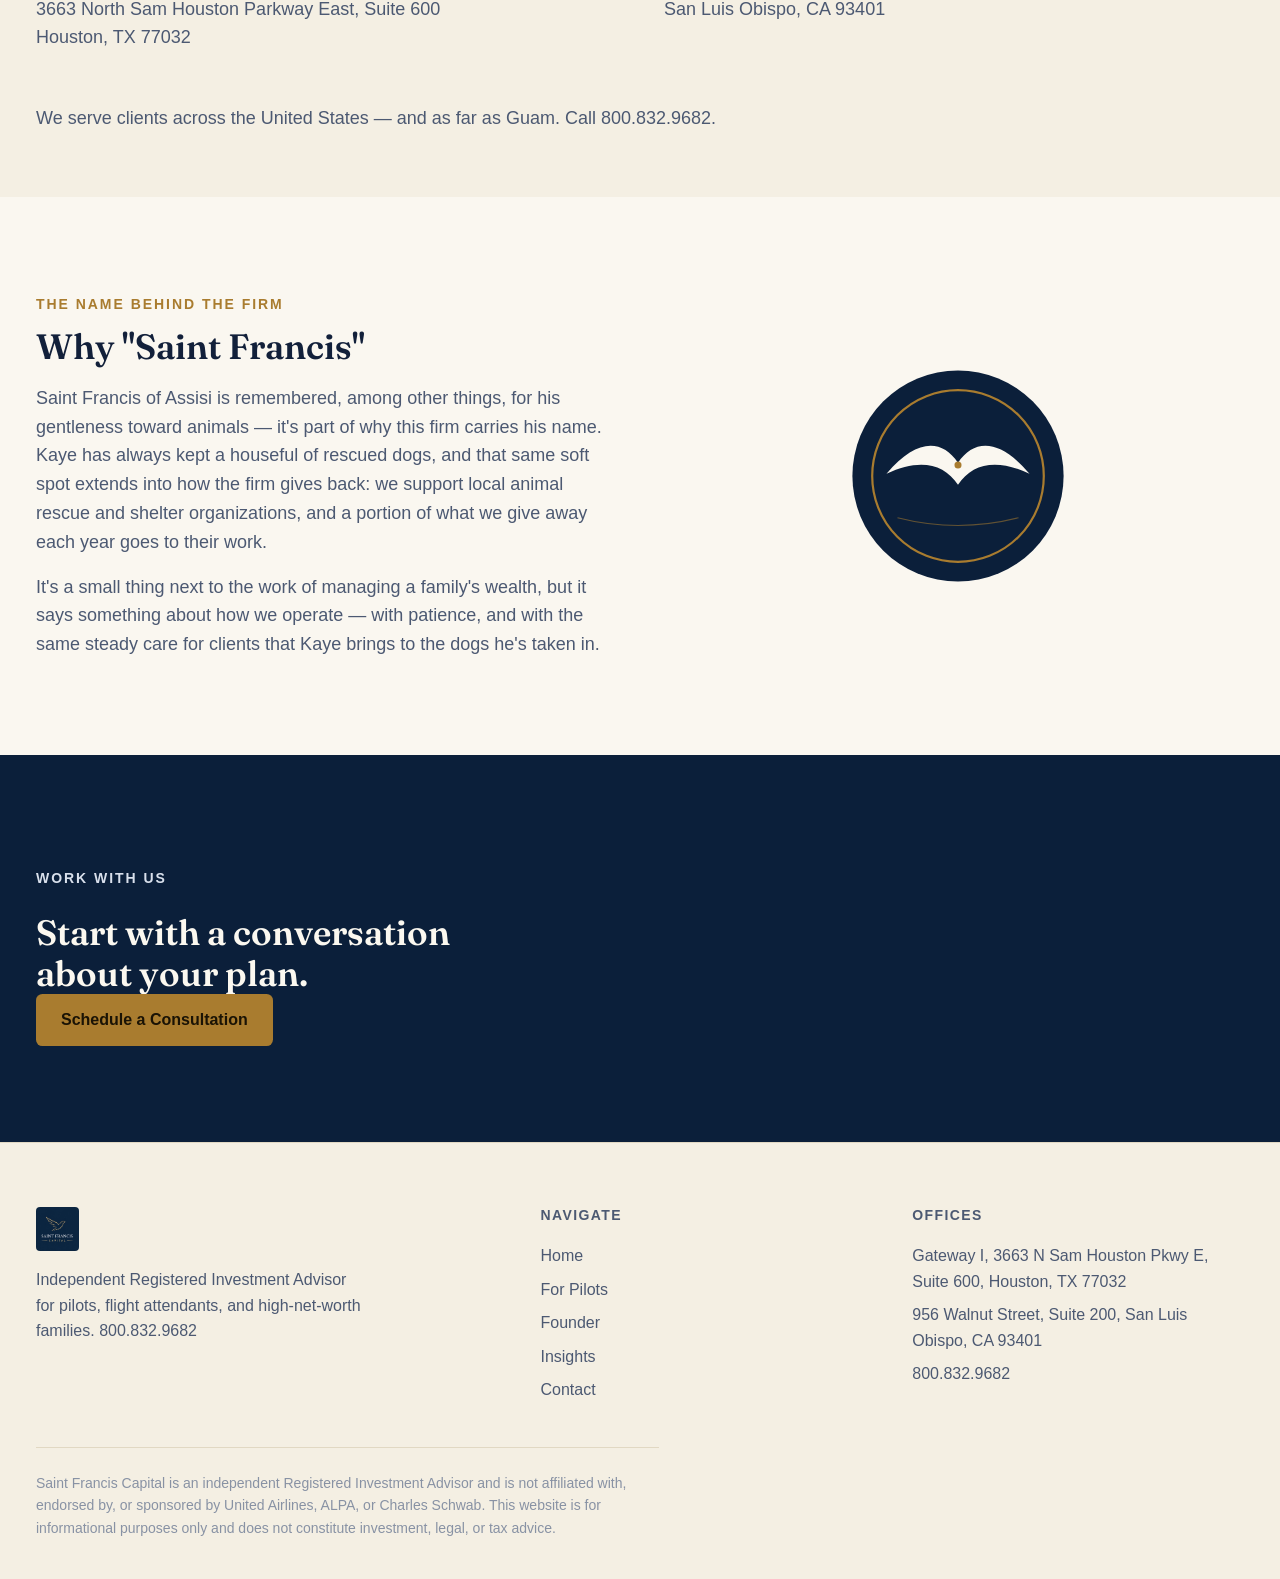
==== commit 9878b91a: "Swap inline SVG wordmark for provided placeholder logo image in header and footer" ====
--- a/pages/about.html
+++ b/pages/about.html
@@ -21,14 +21,7 @@
 <header class="site-header">
   <div class="nav-wrap">
     <a href="../index.html" class="brand" aria-label="Saint Francis Capital — Home">
-      <svg viewBox="0 0 240 56" fill="none" role="img" aria-label="Saint Francis Capital">
-        <g transform="translate(-3.75,-18.8) scale(0.2875,0.56)">
-          <path d="M20,95 C 52,55 82,55 100,82 C 118,55 148,55 180,95 C 145,78 118,82 100,105 C 82,82 55,78 20,95 Z" fill="currentColor"/>
-        </g>
-        <circle cx="25" cy="29.4" r="1.5" fill="var(--color-gold)"/>
-        <text x="58" y="26" font-family="'Fraunces', Georgia, serif" font-size="19" font-weight="600" letter-spacing="0.5" fill="currentColor">Saint Francis</text>
-        <text x="58" y="45" font-family="'General Sans', Arial, sans-serif" font-size="12" letter-spacing="3.5" fill="currentColor" opacity="0.75">CAPITAL</text>
-      </svg>
+<img src="../assets/logo-placeholder.jpg" alt="Saint Francis Capital" class="brand-logo">
     </a>
     <nav class="main-nav" aria-label="Primary">
       <a href="../index.html">Home</a>
@@ -199,14 +192,7 @@
   <div class="container-wide">
     <div class="footer-grid">
       <div class="footer-brand">
-        <svg viewBox="0 0 240 56" fill="none" role="img" aria-label="Saint Francis Capital">
-          <g transform="translate(-3.75,-18.8) scale(0.2875,0.56)">
-            <path d="M20,95 C 52,55 82,55 100,82 C 118,55 148,55 180,95 C 145,78 118,82 100,105 C 82,82 55,78 20,95 Z" fill="currentColor"/>
-          </g>
-          <circle cx="25" cy="29.4" r="1.5" fill="var(--color-gold)"/>
-          <text x="58" y="26" font-family="'Fraunces', Georgia, serif" font-size="19" font-weight="600" letter-spacing="0.5" fill="currentColor">Saint Francis</text>
-          <text x="58" y="45" font-family="'General Sans', Arial, sans-serif" font-size="12" letter-spacing="3.5" fill="currentColor" opacity="0.75">CAPITAL</text>
-        </svg>
+        <img src="../assets/logo-placeholder.jpg" alt="Saint Francis Capital" class="brand-logo">
         <p>Independent Registered Investment Advisor for pilots, flight attendants, and high-net-worth families. 800.832.9682</p>
       </div>
       <div>
--- a/style.css
+++ b/style.css
@@ -243,6 +243,7 @@
   min-width: 0;
 }
 .brand svg { height: 30px; width: auto; color: var(--color-text); flex-shrink: 0; }
+.brand .brand-logo { height: 48px; width: auto; flex-shrink: 0; border-radius: var(--radius-sm); }
 .brand:hover { opacity: 0.85; }
 
 .main-nav {
@@ -848,6 +849,7 @@
 }
 .footer-grid a:hover { color: var(--color-gold); }
 .footer-brand svg { height: 26px; width: auto; color: var(--color-text); margin-bottom: var(--space-4); }
+.footer-brand .brand-logo { height: 44px; width: auto; margin-bottom: var(--space-4); border-radius: var(--radius-sm); }
 .footer-brand p { color: var(--color-text-muted); font-size: var(--text-sm); max-width: 42ch; }
 .footer-disclosure {
   border-top: 1px solid var(--color-divider);
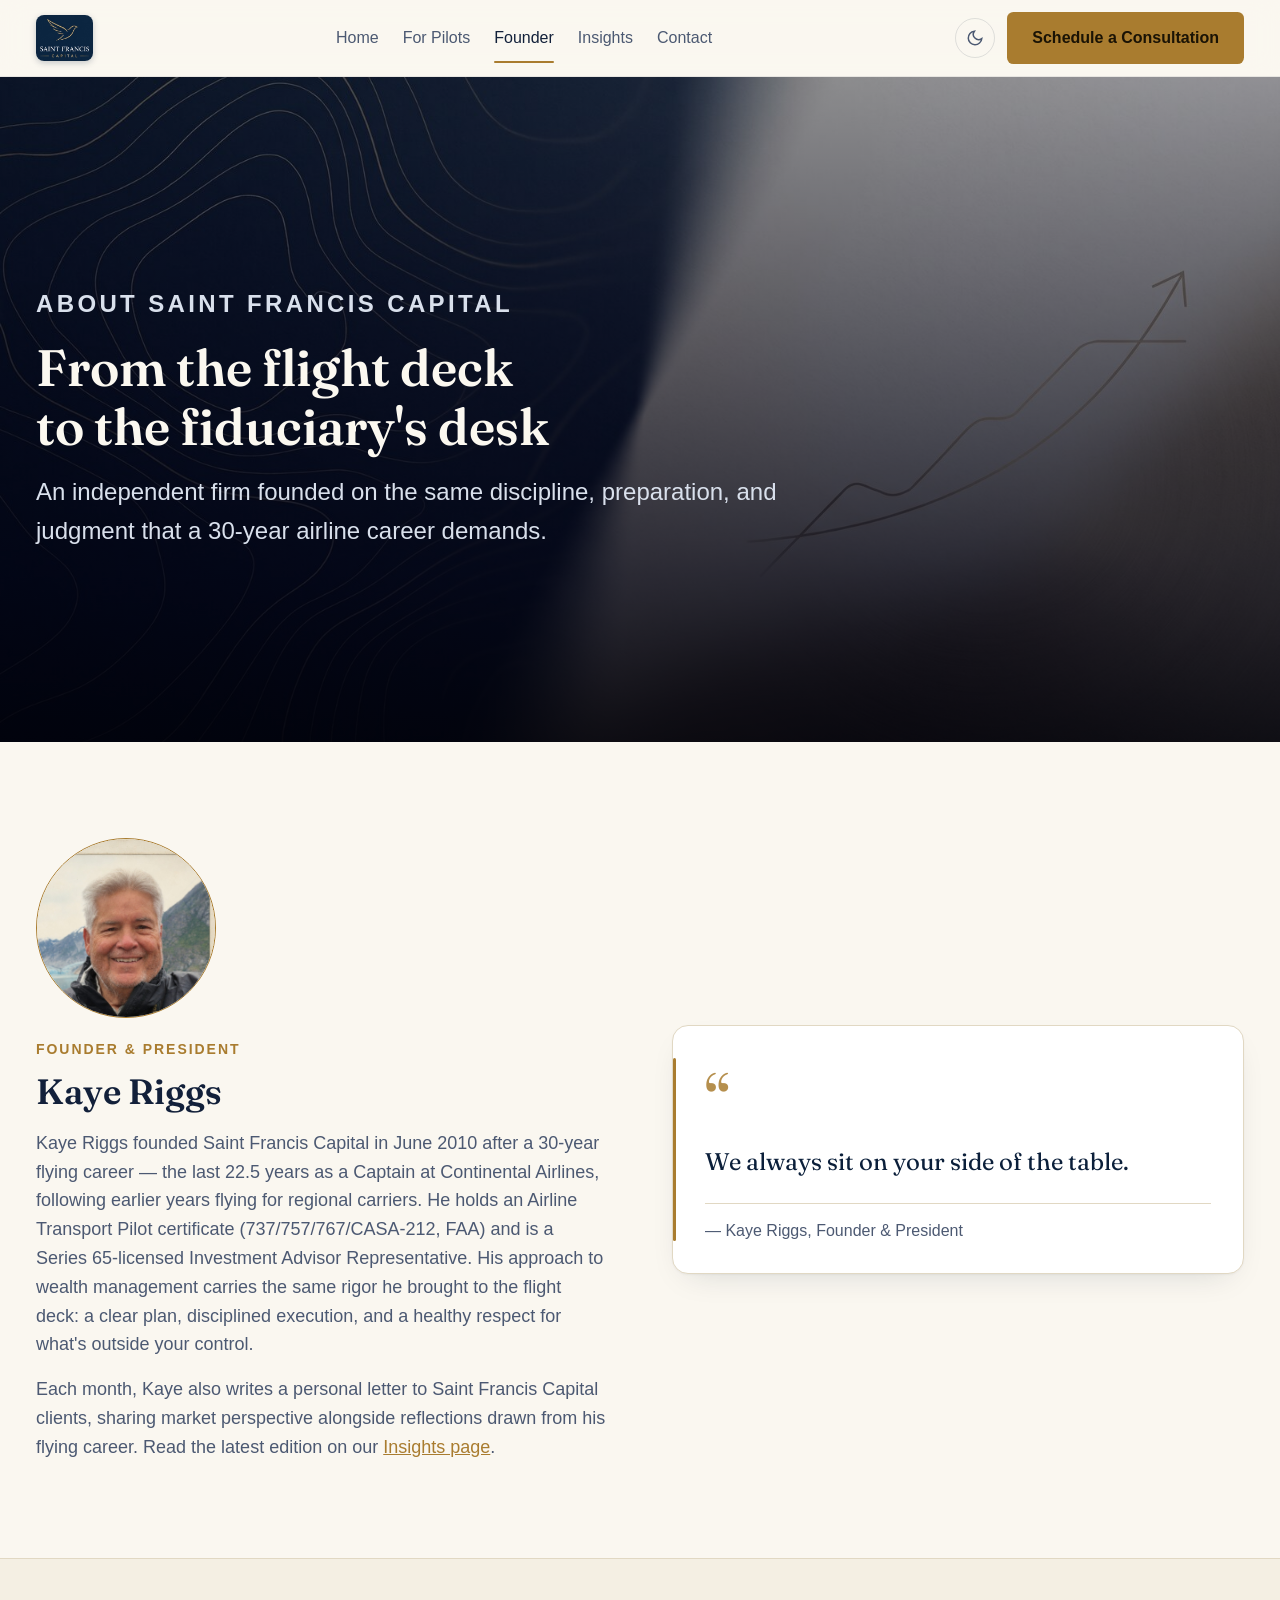
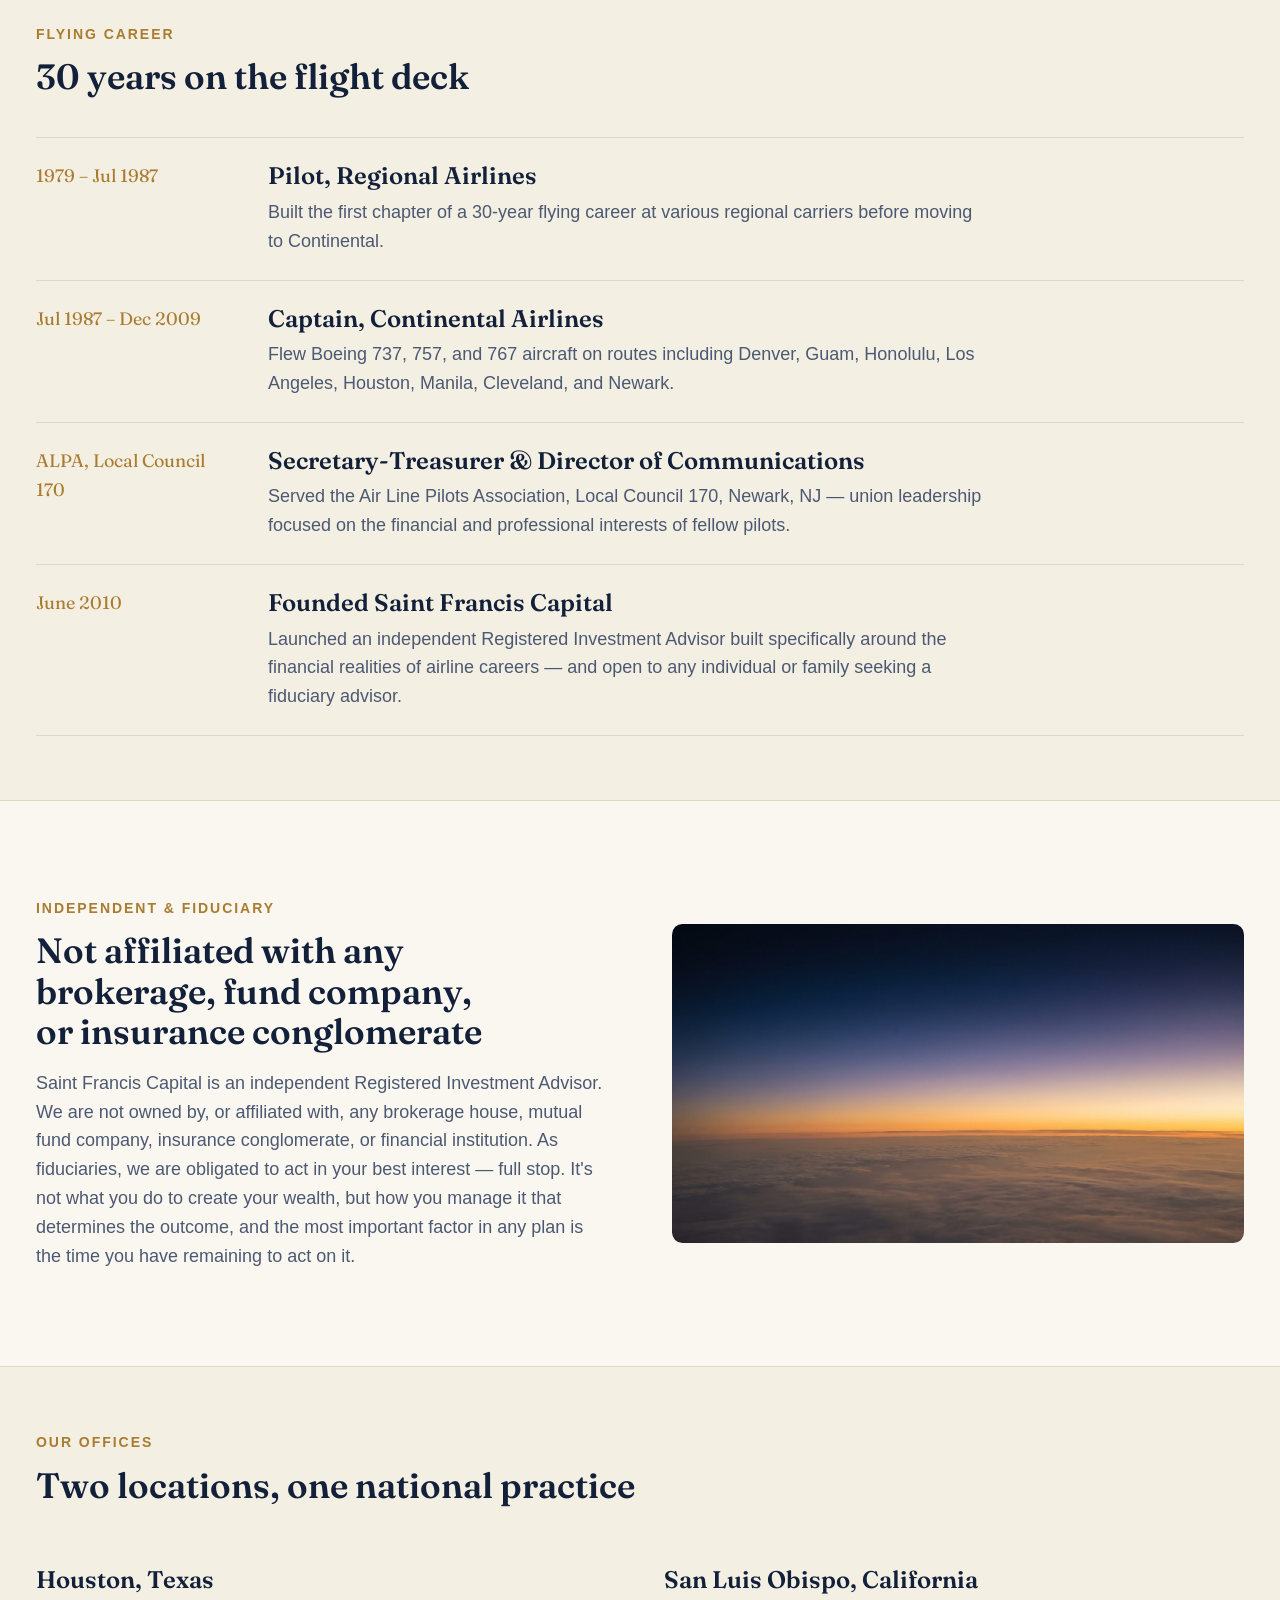
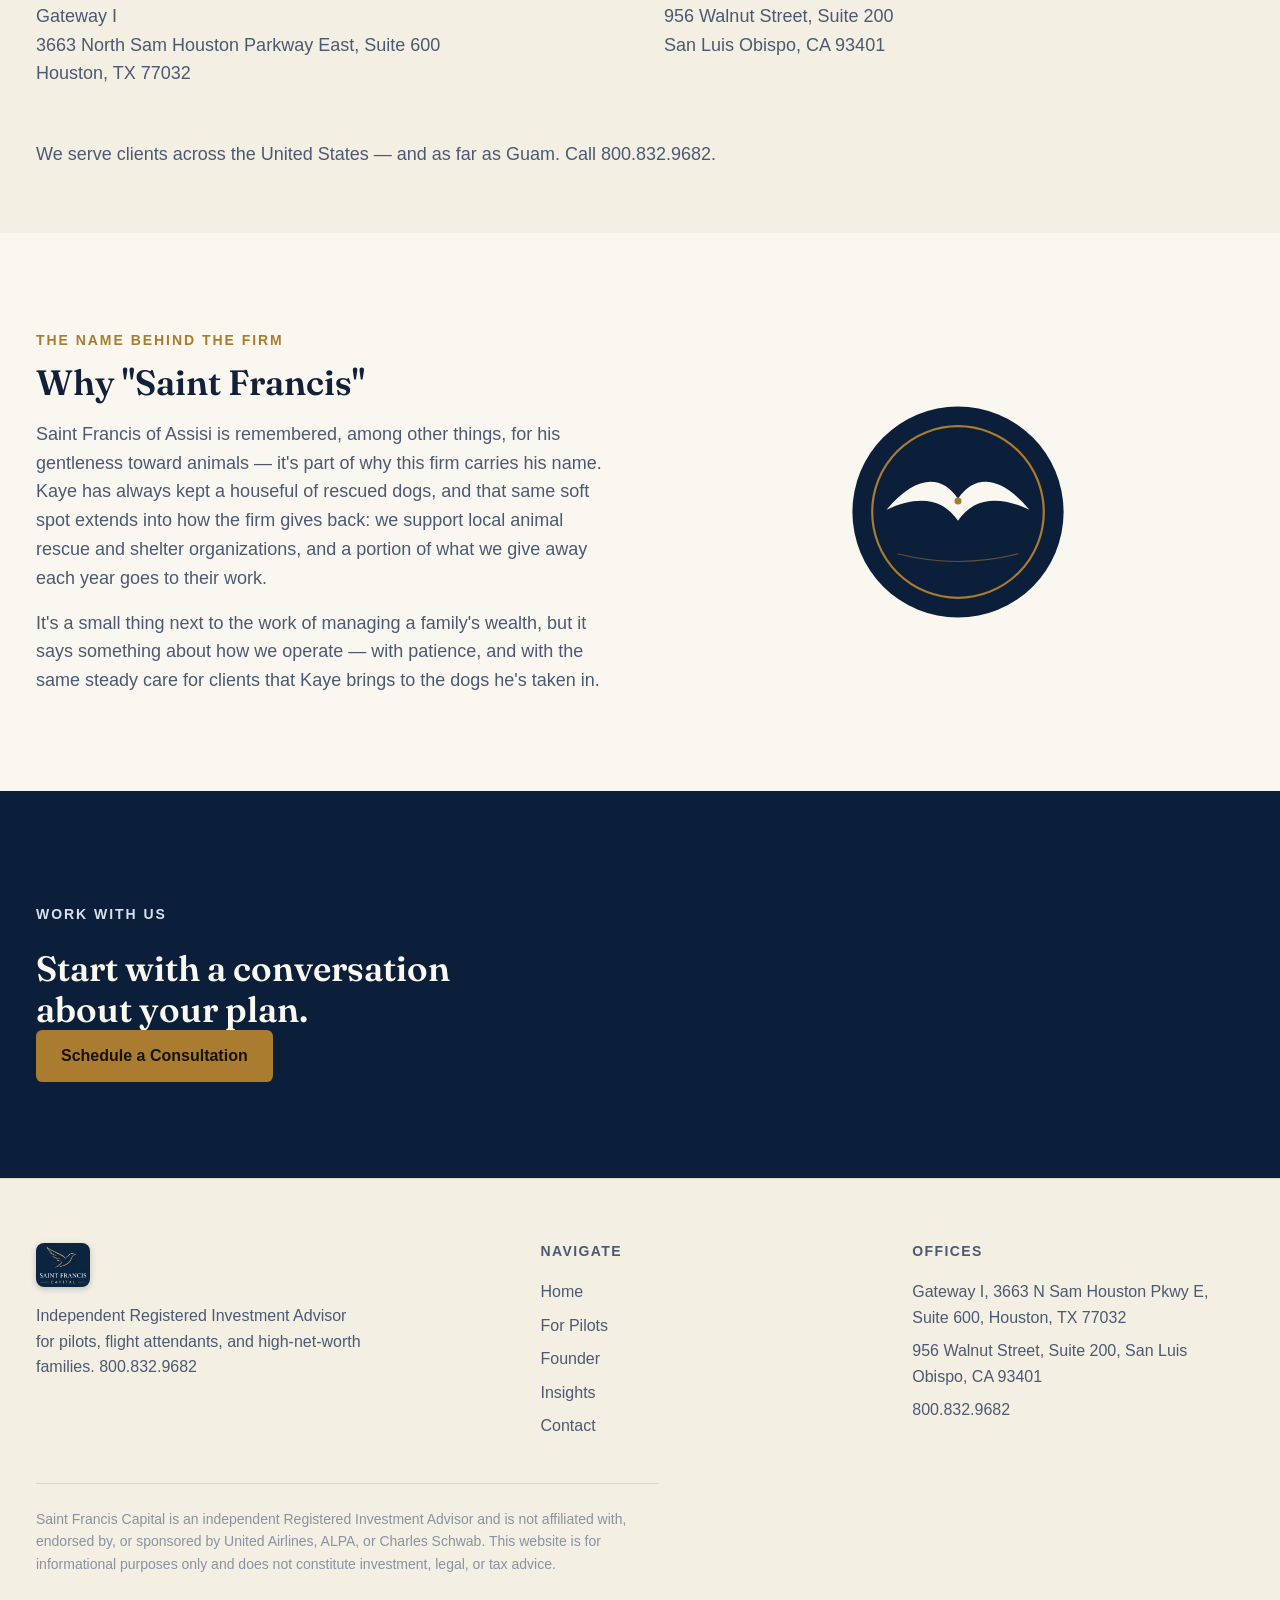
==== commit 3973ccb1: "Tighten logo crop and apply rounded badge treatment with shadow for header/footer fit" ====
--- a/pages/about.html
+++ b/pages/about.html
@@ -21,7 +21,7 @@
 <header class="site-header">
   <div class="nav-wrap">
     <a href="../index.html" class="brand" aria-label="Saint Francis Capital — Home">
-<img src="../assets/logo-placeholder.jpg" alt="Saint Francis Capital" class="brand-logo">
+<img src="../assets/logo-badge.png" alt="Saint Francis Capital" class="brand-logo">
     </a>
     <nav class="main-nav" aria-label="Primary">
       <a href="../index.html">Home</a>
@@ -192,7 +192,7 @@
   <div class="container-wide">
     <div class="footer-grid">
       <div class="footer-brand">
-        <img src="../assets/logo-placeholder.jpg" alt="Saint Francis Capital" class="brand-logo">
+        <img src="../assets/logo-badge.png" alt="Saint Francis Capital" class="brand-logo">
         <p>Independent Registered Investment Advisor for pilots, flight attendants, and high-net-worth families. 800.832.9682</p>
       </div>
       <div>
--- a/style.css
+++ b/style.css
@@ -243,7 +243,7 @@
   min-width: 0;
 }
 .brand svg { height: 30px; width: auto; color: var(--color-text); flex-shrink: 0; }
-.brand .brand-logo { height: 48px; width: auto; flex-shrink: 0; border-radius: var(--radius-sm); }
+.brand .brand-logo { height: 46px; width: auto; flex-shrink: 0; border-radius: 8px; box-shadow: 0 2px 6px rgba(11,31,58,0.22); }
 .brand:hover { opacity: 0.85; }
 
 .main-nav {
@@ -568,7 +568,7 @@
 }
 
 .monogram-photo {
-  width: 96px; height: 96px;
+  width: 120px; height: 120px;
   border-radius: var(--radius-full);
   border: 1.5px solid var(--color-gold);
   object-fit: cover;
@@ -577,7 +577,7 @@
 }
 
 .monogram-photo.lg {
-  width: 144px; height: 144px;
+  width: 180px; height: 180px;
 }
 
 /* Pull quote */
@@ -849,7 +849,7 @@
 }
 .footer-grid a:hover { color: var(--color-gold); }
 .footer-brand svg { height: 26px; width: auto; color: var(--color-text); margin-bottom: var(--space-4); }
-.footer-brand .brand-logo { height: 44px; width: auto; margin-bottom: var(--space-4); border-radius: var(--radius-sm); }
+.footer-brand .brand-logo { height: 44px; width: auto; margin-bottom: var(--space-4); border-radius: 8px; box-shadow: 0 2px 6px rgba(11,31,58,0.22); }
 .footer-brand p { color: var(--color-text-muted); font-size: var(--text-sm); max-width: 42ch; }
 .footer-disclosure {
   border-top: 1px solid var(--color-divider);
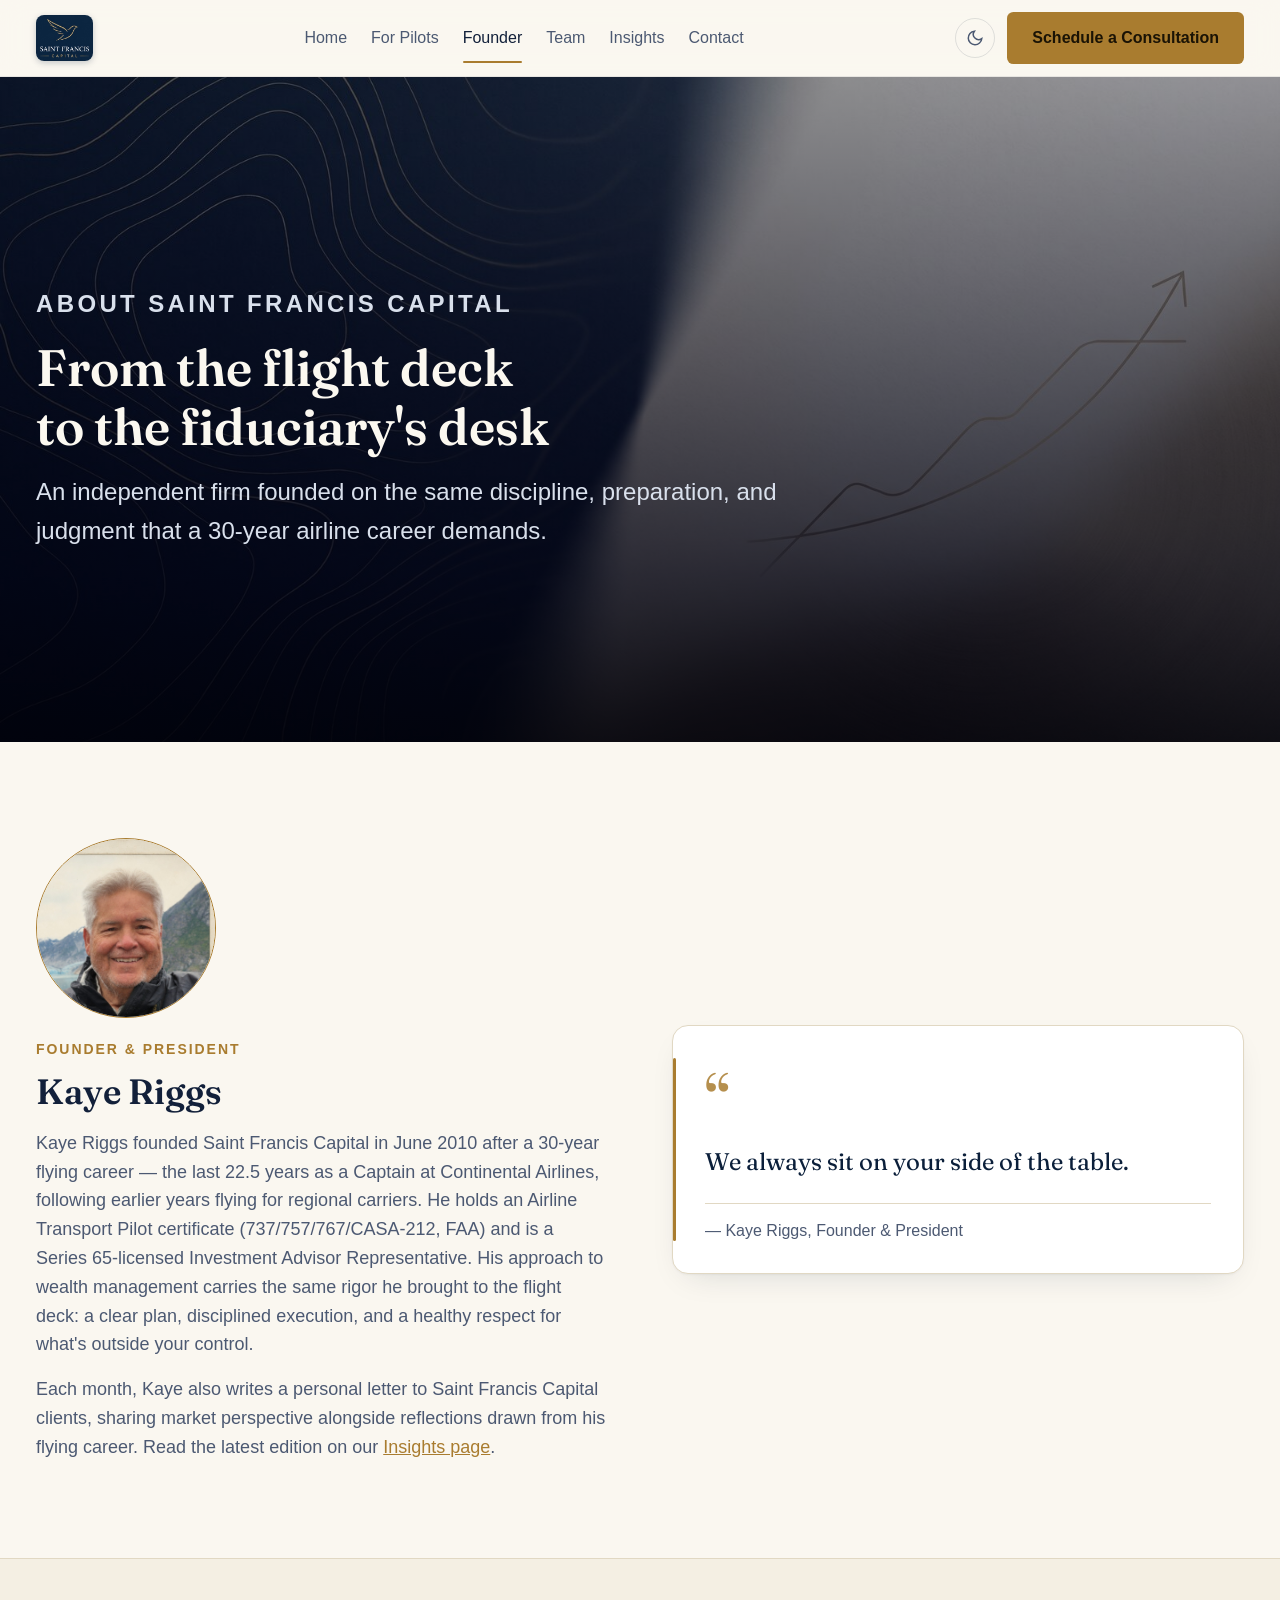
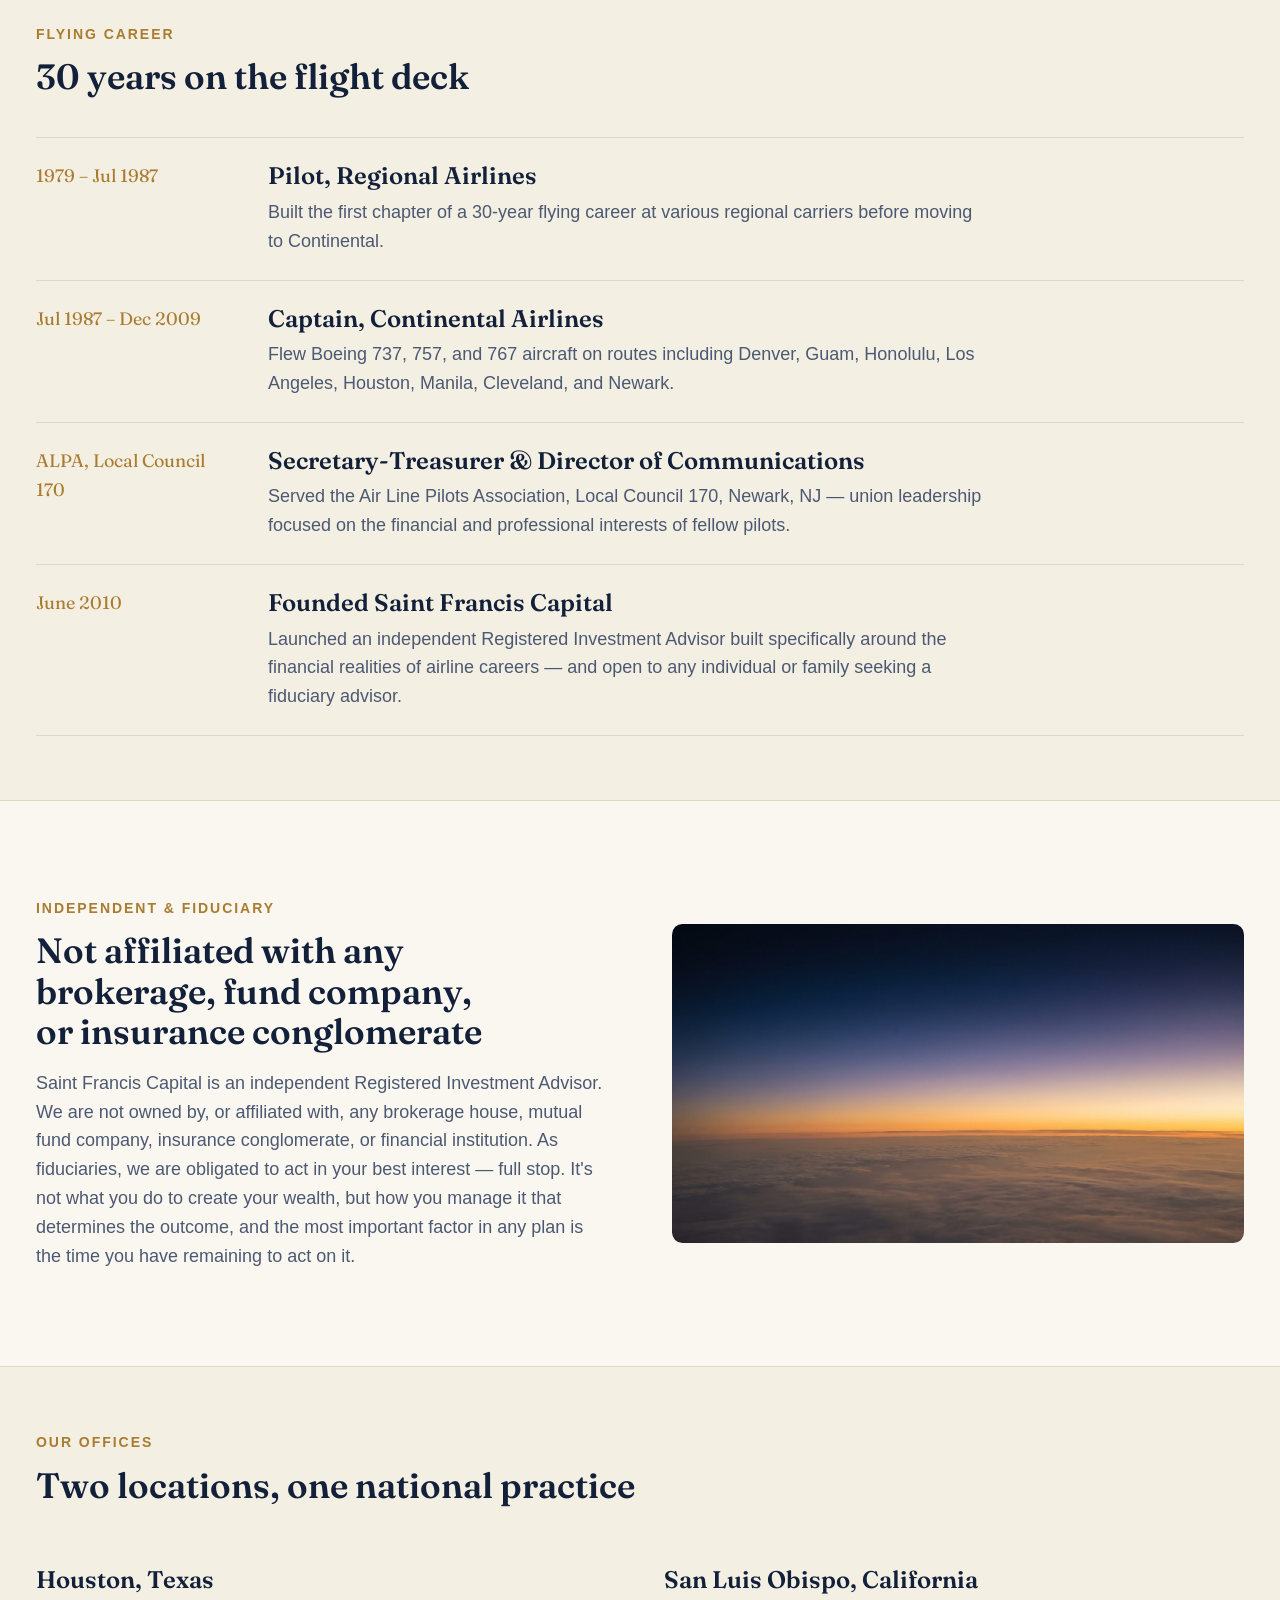
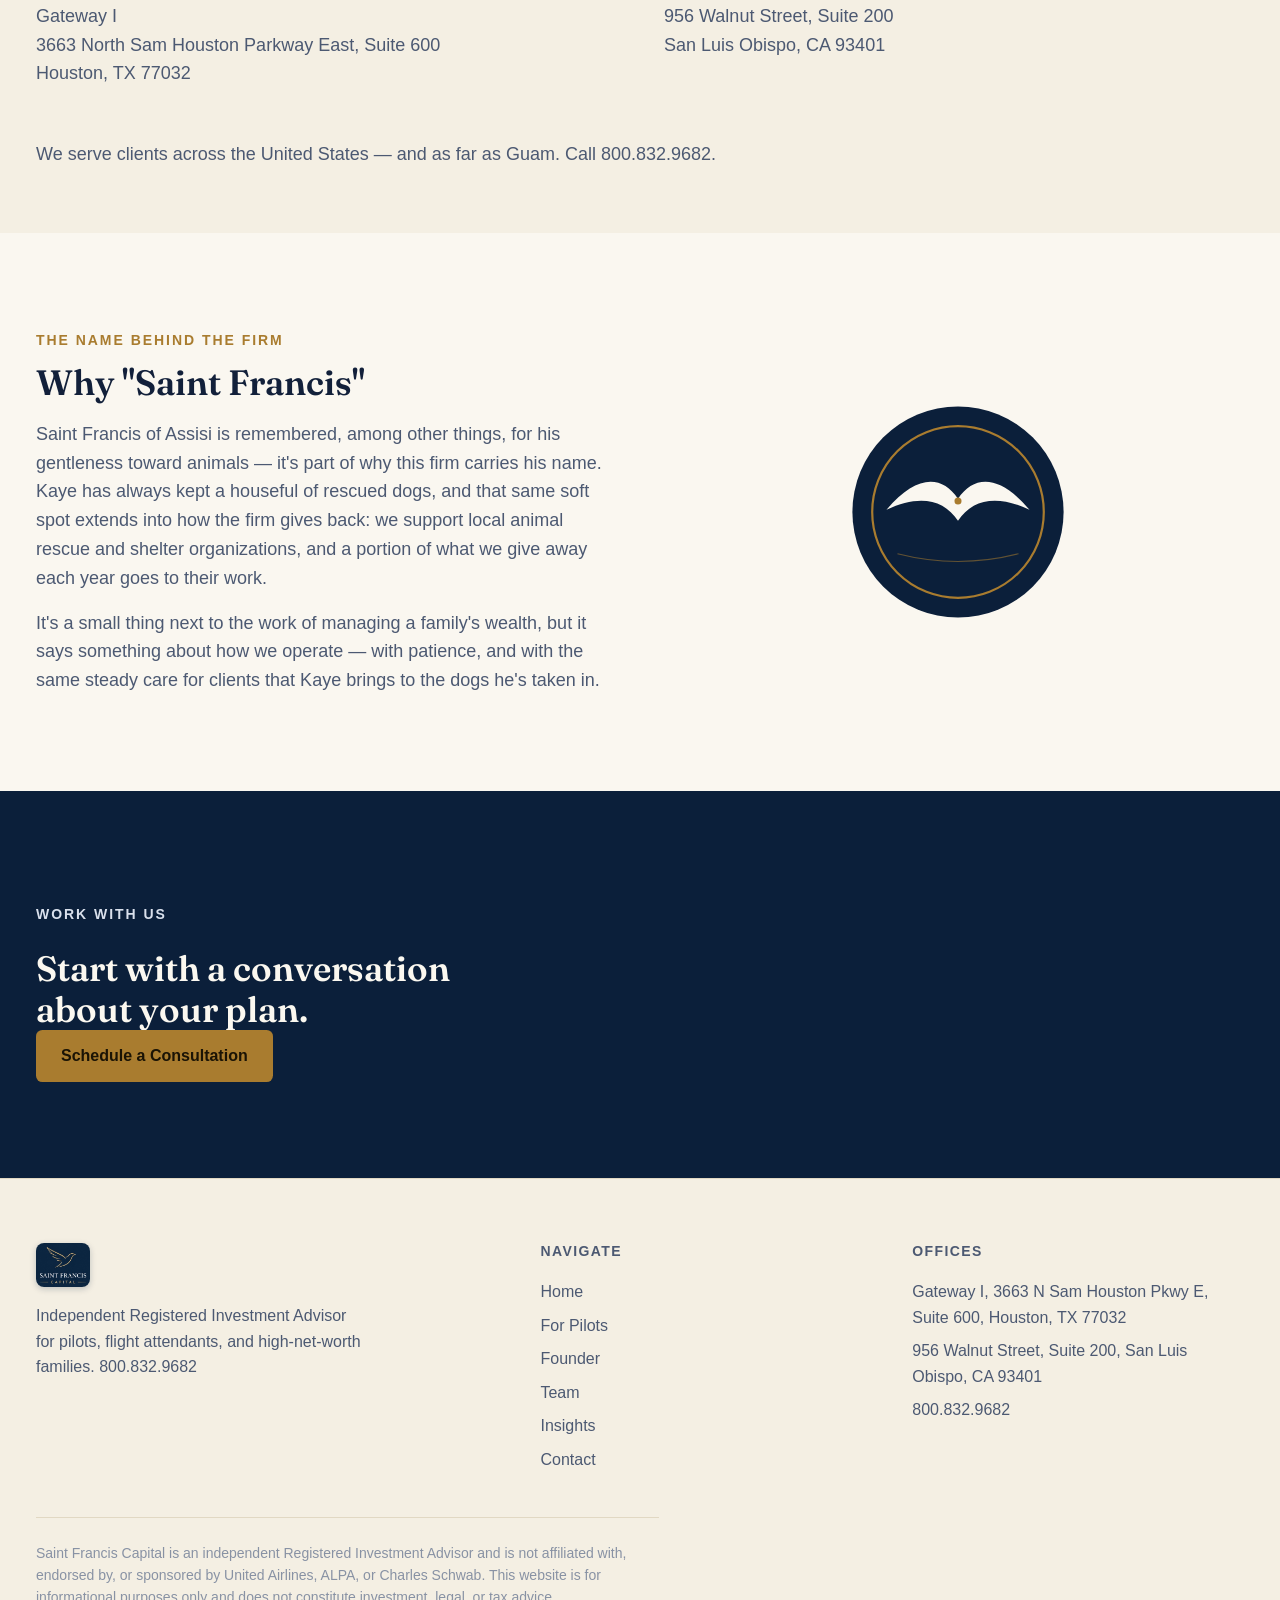
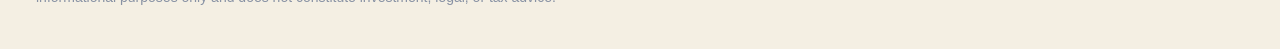
==== commit 6edf49da: "Add Chris Whatley tribute/Team page and enlarge hero logo above eyebrow text" ====
--- a/pages/about.html
+++ b/pages/about.html
@@ -27,6 +27,7 @@
       <a href="../index.html">Home</a>
       <a href="./for-pilots.html">For Pilots</a>
       <a href="./about.html" aria-current="page">Founder</a>
+      <a href="./team.html">Team</a>
       <a href="./insights.html">Insights</a>
       <a href="./contact.html">Contact</a>
     </nav>
@@ -43,6 +44,7 @@
     <a href="../index.html">Home</a>
     <a href="./for-pilots.html">For Pilots</a>
     <a href="./about.html">Founder</a>
+    <a href="./team.html">Team</a>
     <a href="./insights.html">Insights</a>
     <a href="./contact.html">Contact</a>
     <a href="./contact.html" class="btn btn-primary nav-cta">Schedule a Consultation</a>
@@ -200,6 +202,7 @@
         <a href="../index.html">Home</a>
         <a href="./for-pilots.html">For Pilots</a>
         <a href="./about.html">Founder</a>
+    <a href="./team.html">Team</a>
         <a href="./insights.html">Insights</a>
         <a href="./contact.html">Contact</a>
       </div>
--- a/style.css
+++ b/style.css
@@ -395,6 +395,14 @@
   padding-inline: var(--space-4);
 }
 .hero-content .eyebrow { color: var(--color-gold); }
+.hero-logo {
+  display: block;
+  height: clamp(88px, 9vw, 140px);
+  width: auto;
+  border-radius: 16px;
+  box-shadow: 0 10px 28px rgba(0,0,0,0.4);
+  margin-bottom: var(--space-8);
+}
 .hero h1 {
   font-size: var(--text-hero);
   color: #fbf8f0;
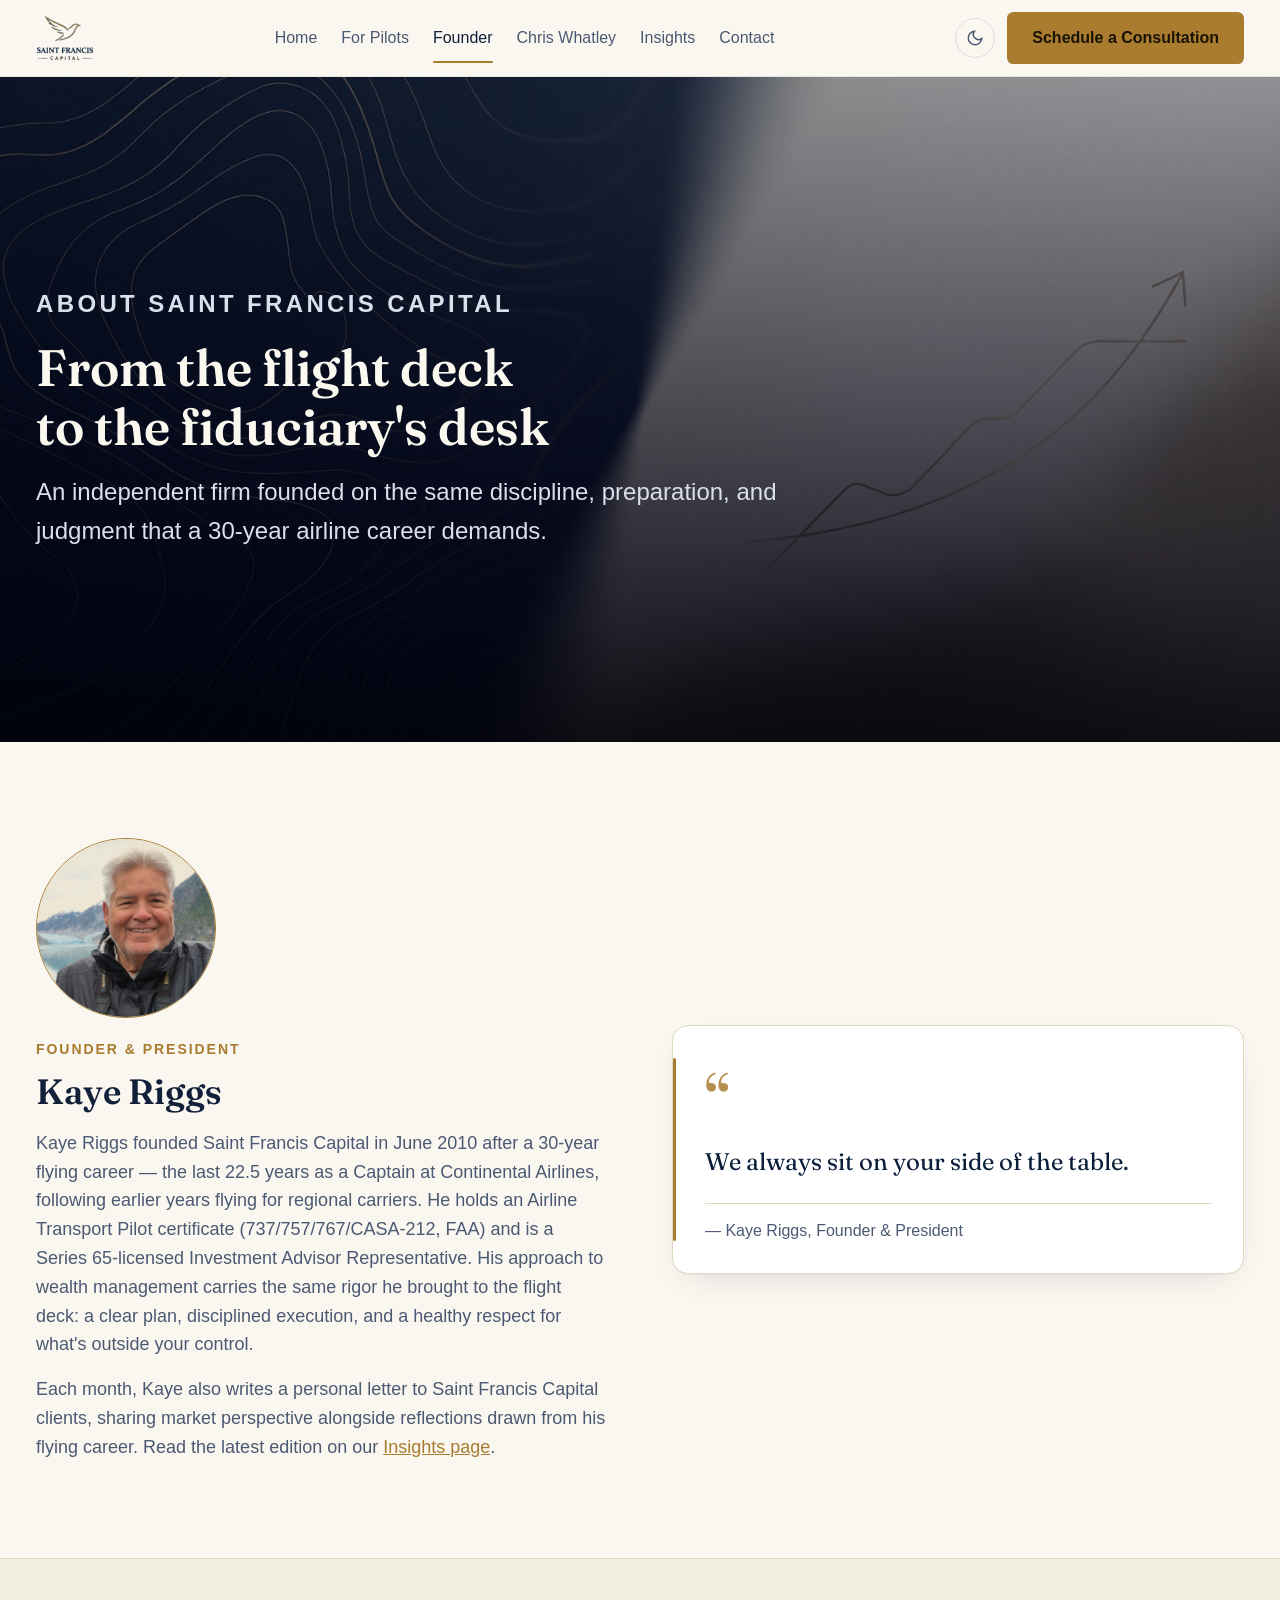
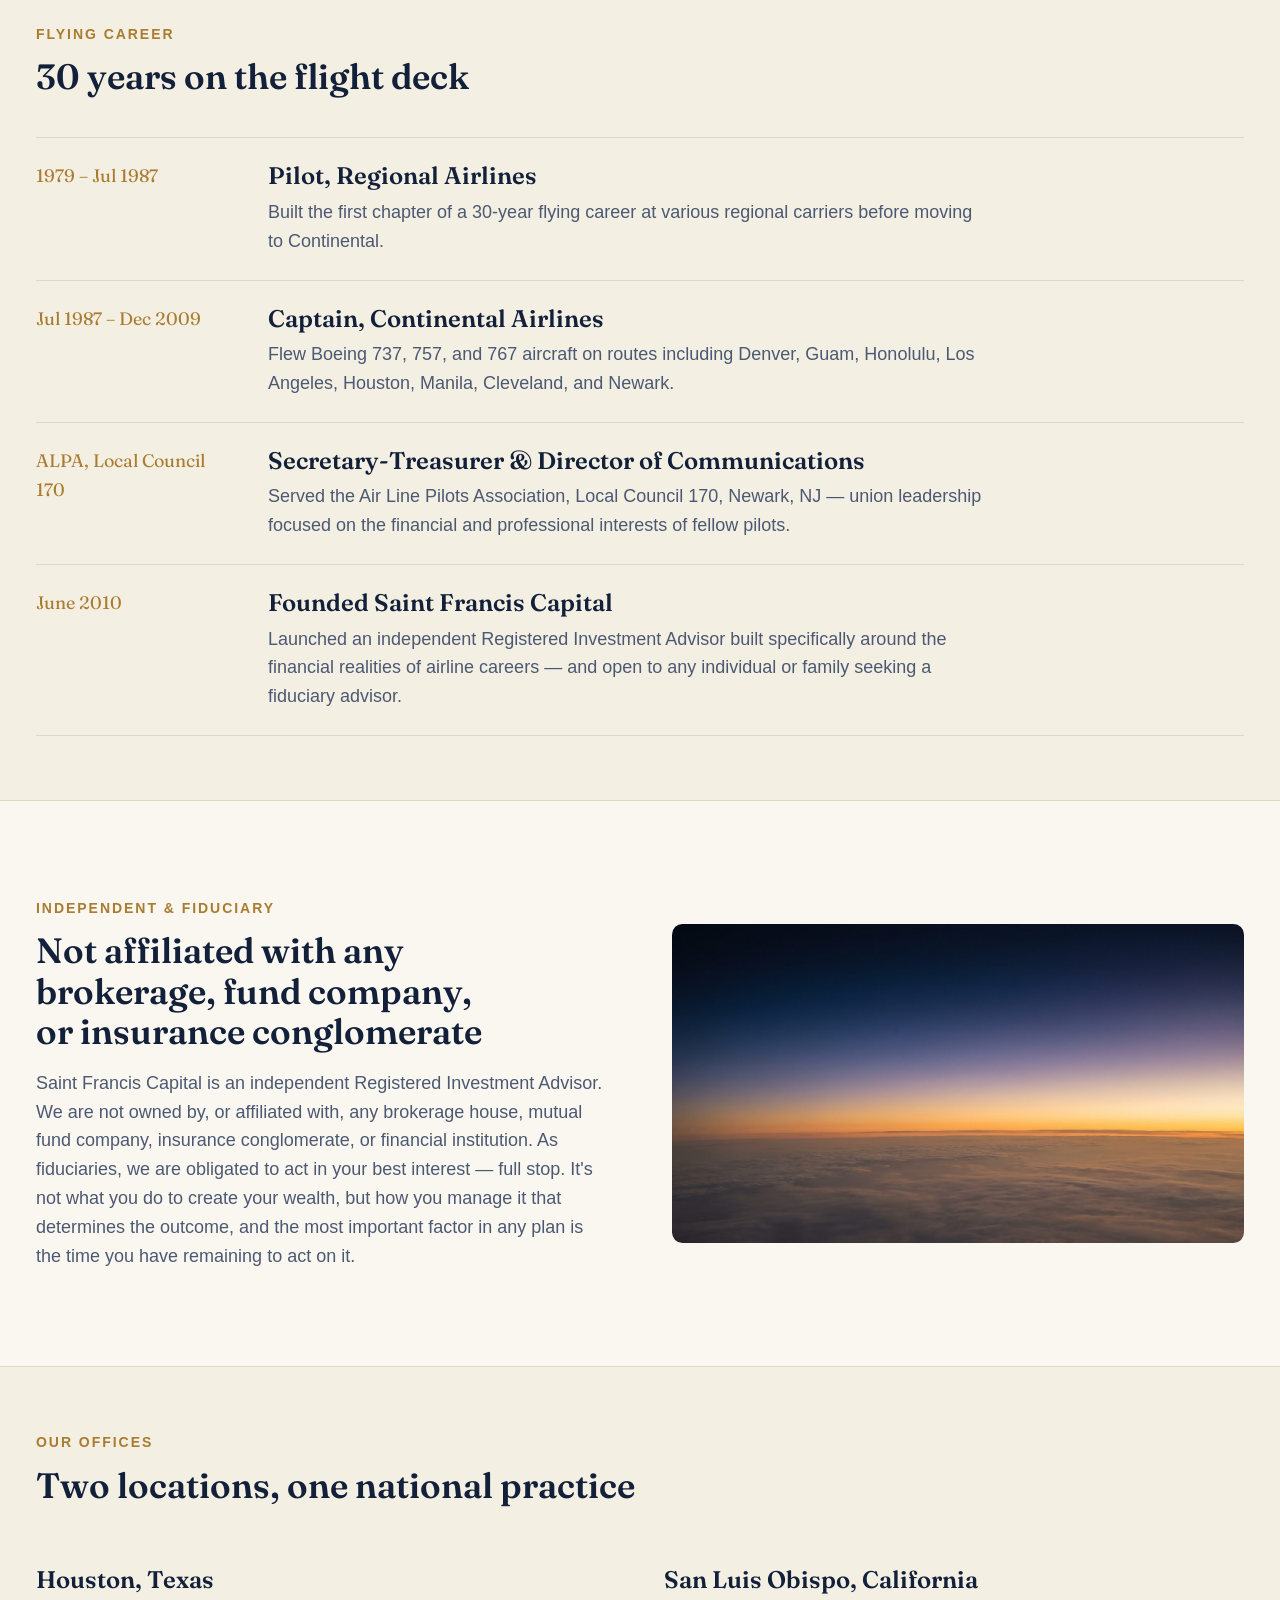
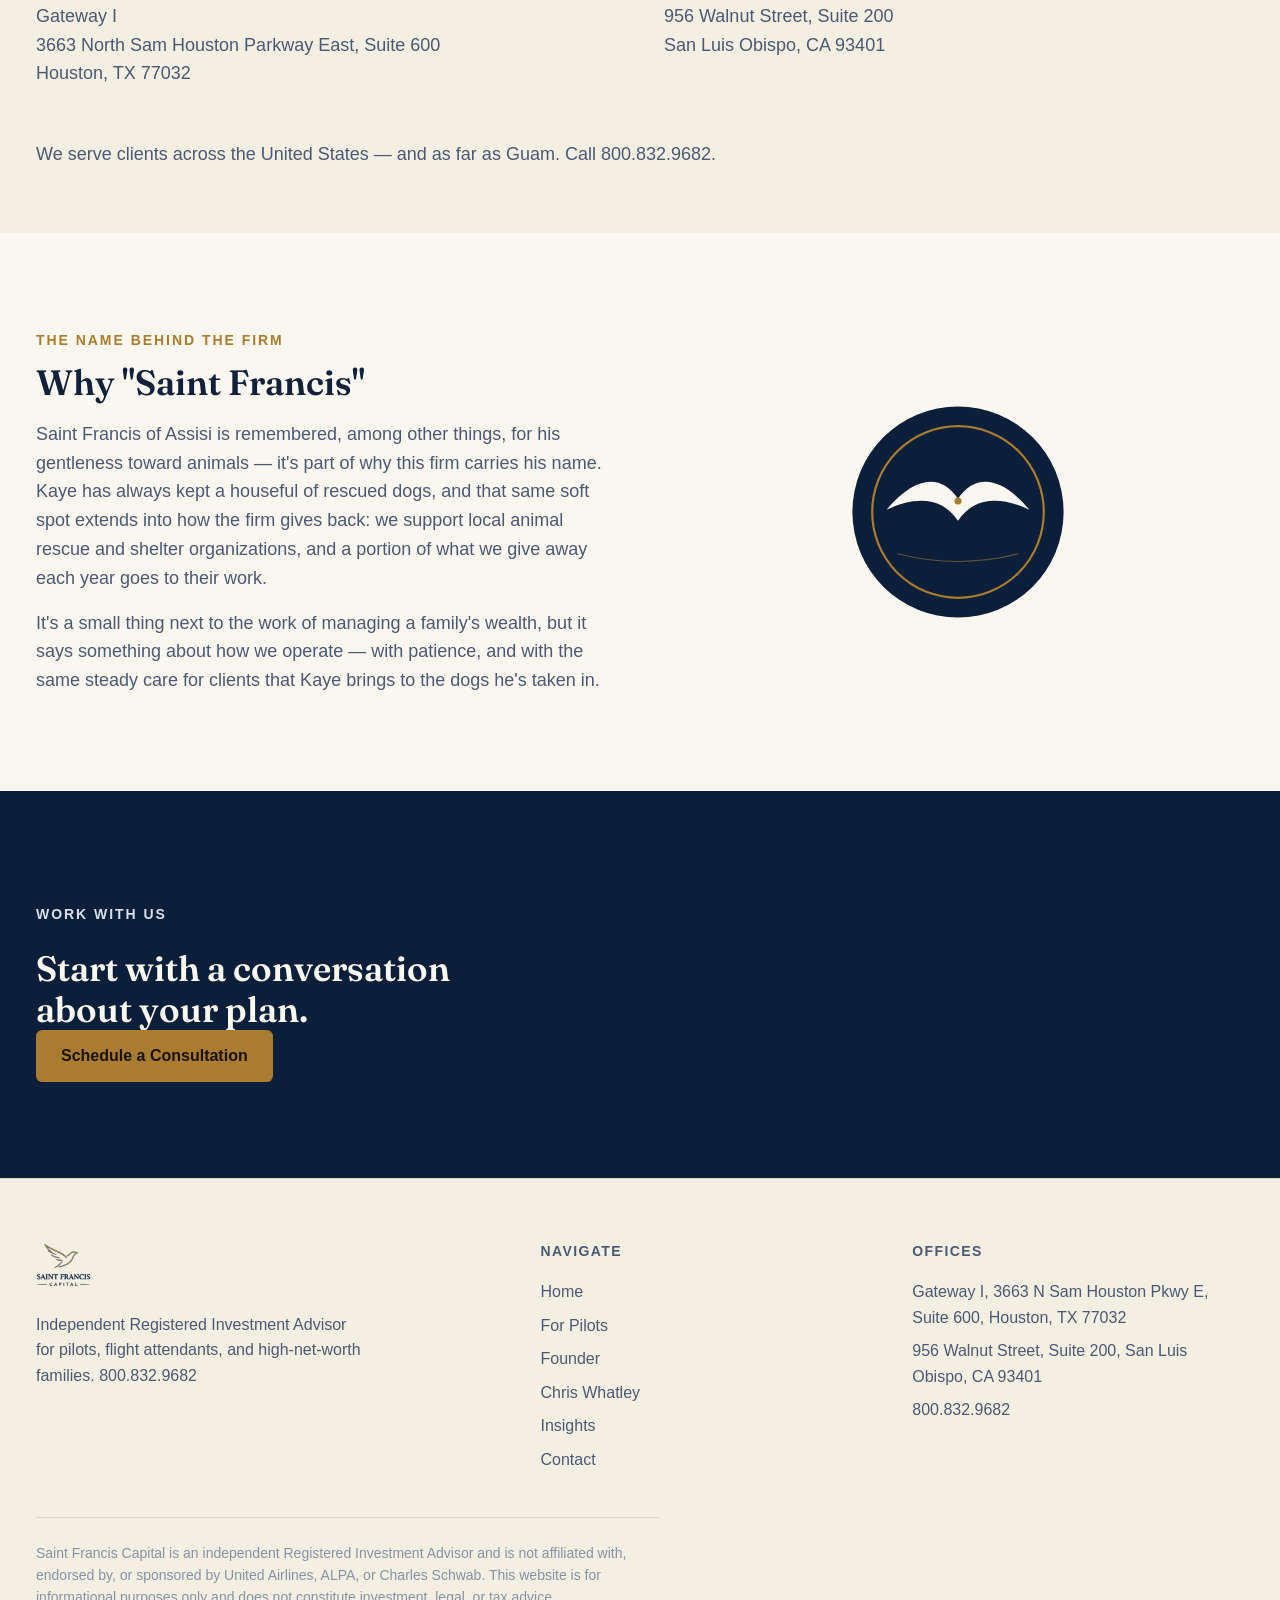
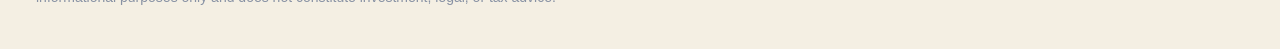
==== commit 540c8859: "Transparent theme-aware logo, rename Team page to Chris Whatley, zoom out founder photo" ====
--- a/pages/about.html
+++ b/pages/about.html
@@ -21,13 +21,13 @@
 <header class="site-header">
   <div class="nav-wrap">
     <a href="../index.html" class="brand" aria-label="Saint Francis Capital — Home">
-<img src="../assets/logo-badge.png" alt="Saint Francis Capital" class="brand-logo">
+<span class="logo-swap"><img src="../assets/logo-mark-dark.png" alt="Saint Francis Capital" class="brand-logo logo-dark"><img src="../assets/logo-mark-light.png" alt="Saint Francis Capital" class="brand-logo logo-light"></span>
     </a>
     <nav class="main-nav" aria-label="Primary">
       <a href="../index.html">Home</a>
       <a href="./for-pilots.html">For Pilots</a>
       <a href="./about.html" aria-current="page">Founder</a>
-      <a href="./team.html">Team</a>
+      <a href="./chris-whatley.html">Chris Whatley</a>
       <a href="./insights.html">Insights</a>
       <a href="./contact.html">Contact</a>
     </nav>
@@ -44,7 +44,7 @@
     <a href="../index.html">Home</a>
     <a href="./for-pilots.html">For Pilots</a>
     <a href="./about.html">Founder</a>
-    <a href="./team.html">Team</a>
+    <a href="./chris-whatley.html">Chris Whatley</a>
     <a href="./insights.html">Insights</a>
     <a href="./contact.html">Contact</a>
     <a href="./contact.html" class="btn btn-primary nav-cta">Schedule a Consultation</a>
@@ -194,7 +194,7 @@
   <div class="container-wide">
     <div class="footer-grid">
       <div class="footer-brand">
-        <img src="../assets/logo-badge.png" alt="Saint Francis Capital" class="brand-logo">
+        <span class="logo-swap"><img src="../assets/logo-mark-dark.png" alt="Saint Francis Capital" class="brand-logo logo-dark"><img src="../assets/logo-mark-light.png" alt="Saint Francis Capital" class="brand-logo logo-light"></span>
         <p>Independent Registered Investment Advisor for pilots, flight attendants, and high-net-worth families. 800.832.9682</p>
       </div>
       <div>
@@ -202,7 +202,7 @@
         <a href="../index.html">Home</a>
         <a href="./for-pilots.html">For Pilots</a>
         <a href="./about.html">Founder</a>
-    <a href="./team.html">Team</a>
+    <a href="./chris-whatley.html">Chris Whatley</a>
         <a href="./insights.html">Insights</a>
         <a href="./contact.html">Contact</a>
       </div>
--- a/style.css
+++ b/style.css
@@ -243,8 +243,15 @@
   min-width: 0;
 }
 .brand svg { height: 30px; width: auto; color: var(--color-text); flex-shrink: 0; }
-.brand .brand-logo { height: 46px; width: auto; flex-shrink: 0; border-radius: 8px; box-shadow: 0 2px 6px rgba(11,31,58,0.22); }
+.brand .brand-logo { height: 46px; width: auto; flex-shrink: 0; }
 .brand:hover { opacity: 0.85; }
+
+.logo-swap { display: inline-block; line-height: 0; }
+.logo-swap .brand-logo.logo-light,
+.logo-swap .brand-logo.logo-dark { position: static; }
+[data-theme='dark'] .logo-swap .brand-logo.logo-light,
+:root:not([data-theme]) .logo-swap .brand-logo.logo-light { display: none; }
+[data-theme='light'] .logo-swap .brand-logo.logo-dark { display: none; }
 
 .main-nav {
   display: none;
@@ -399,9 +406,8 @@
   display: block;
   height: clamp(88px, 9vw, 140px);
   width: auto;
-  border-radius: 16px;
-  box-shadow: 0 10px 28px rgba(0,0,0,0.4);
   margin-bottom: var(--space-8);
+  filter: drop-shadow(0 6px 18px rgba(0,0,0,0.45));
 }
 .hero h1 {
   font-size: var(--text-hero);
@@ -857,7 +863,7 @@
 }
 .footer-grid a:hover { color: var(--color-gold); }
 .footer-brand svg { height: 26px; width: auto; color: var(--color-text); margin-bottom: var(--space-4); }
-.footer-brand .brand-logo { height: 44px; width: auto; margin-bottom: var(--space-4); border-radius: 8px; box-shadow: 0 2px 6px rgba(11,31,58,0.22); }
+.footer-brand .brand-logo { height: 44px; width: auto; margin-bottom: var(--space-4); }
 .footer-brand p { color: var(--color-text-muted); font-size: var(--text-sm); max-width: 42ch; }
 .footer-disclosure {
   border-top: 1px solid var(--color-divider);
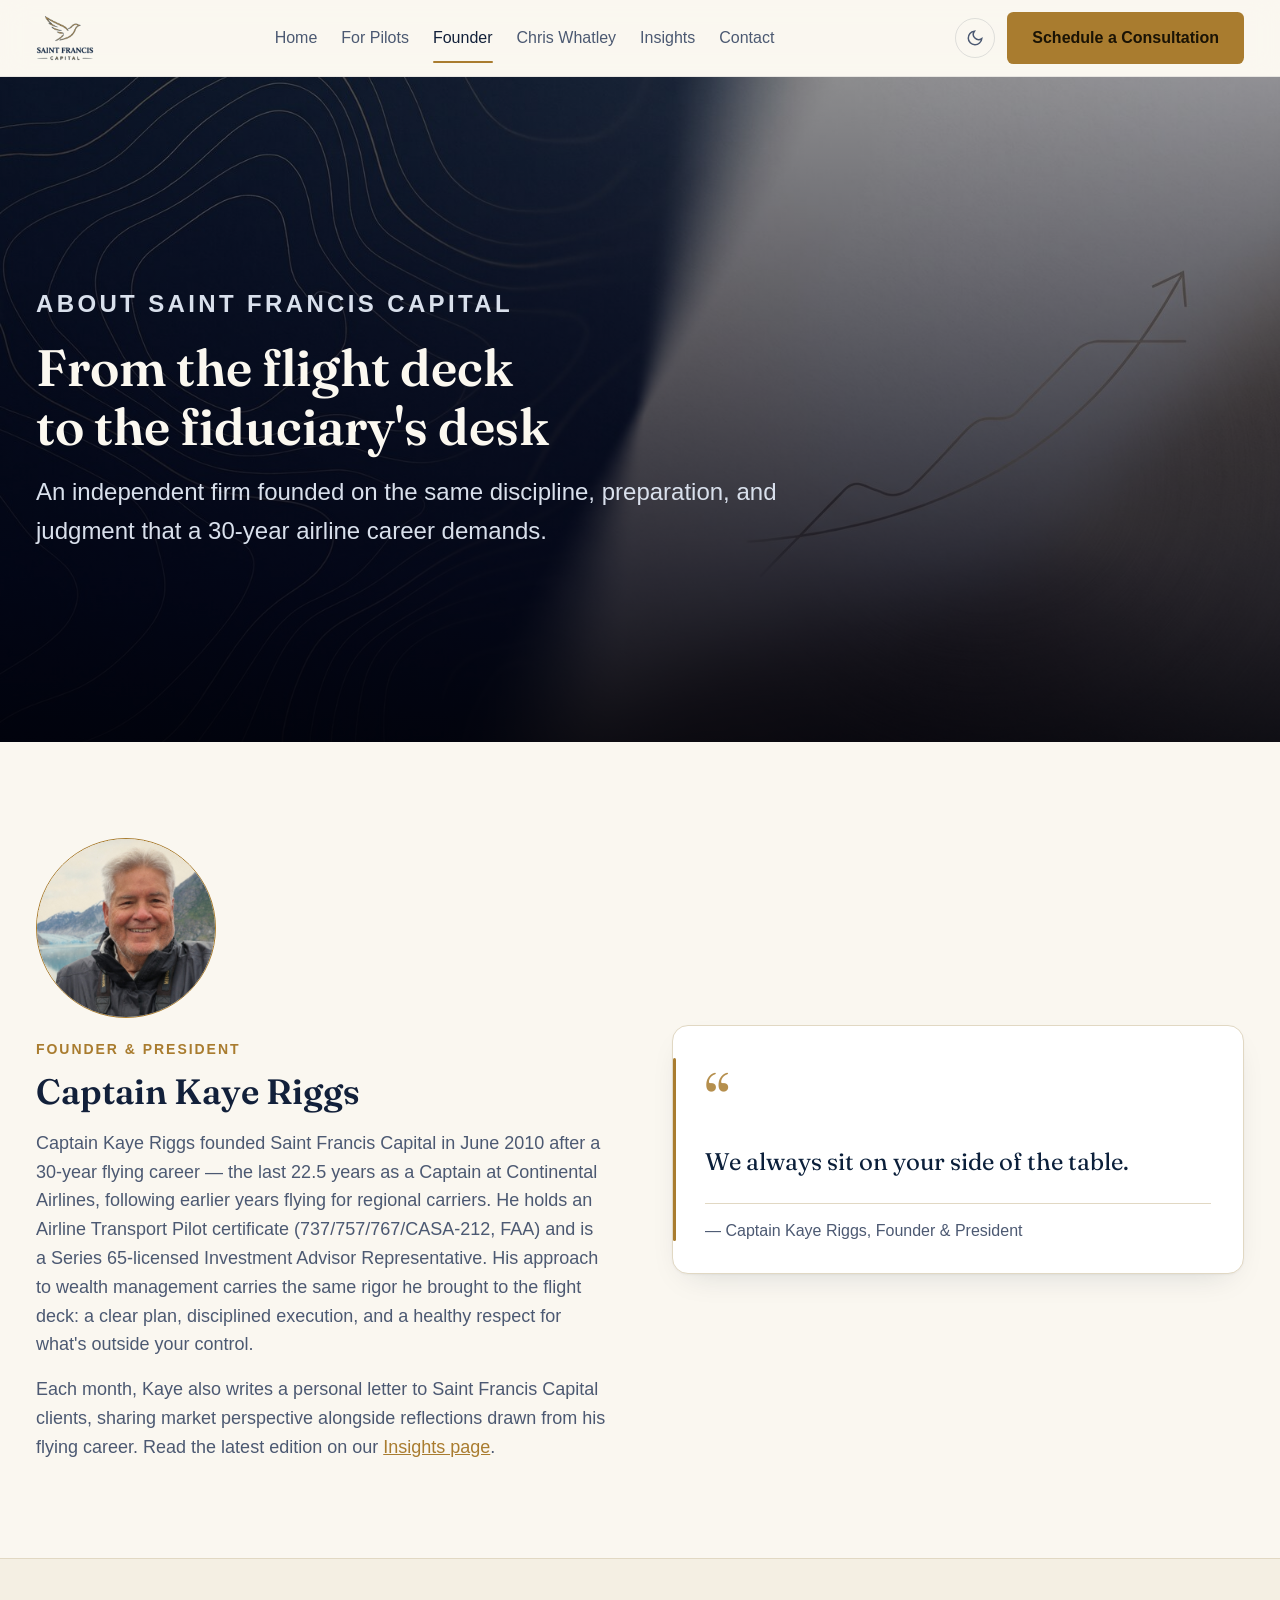
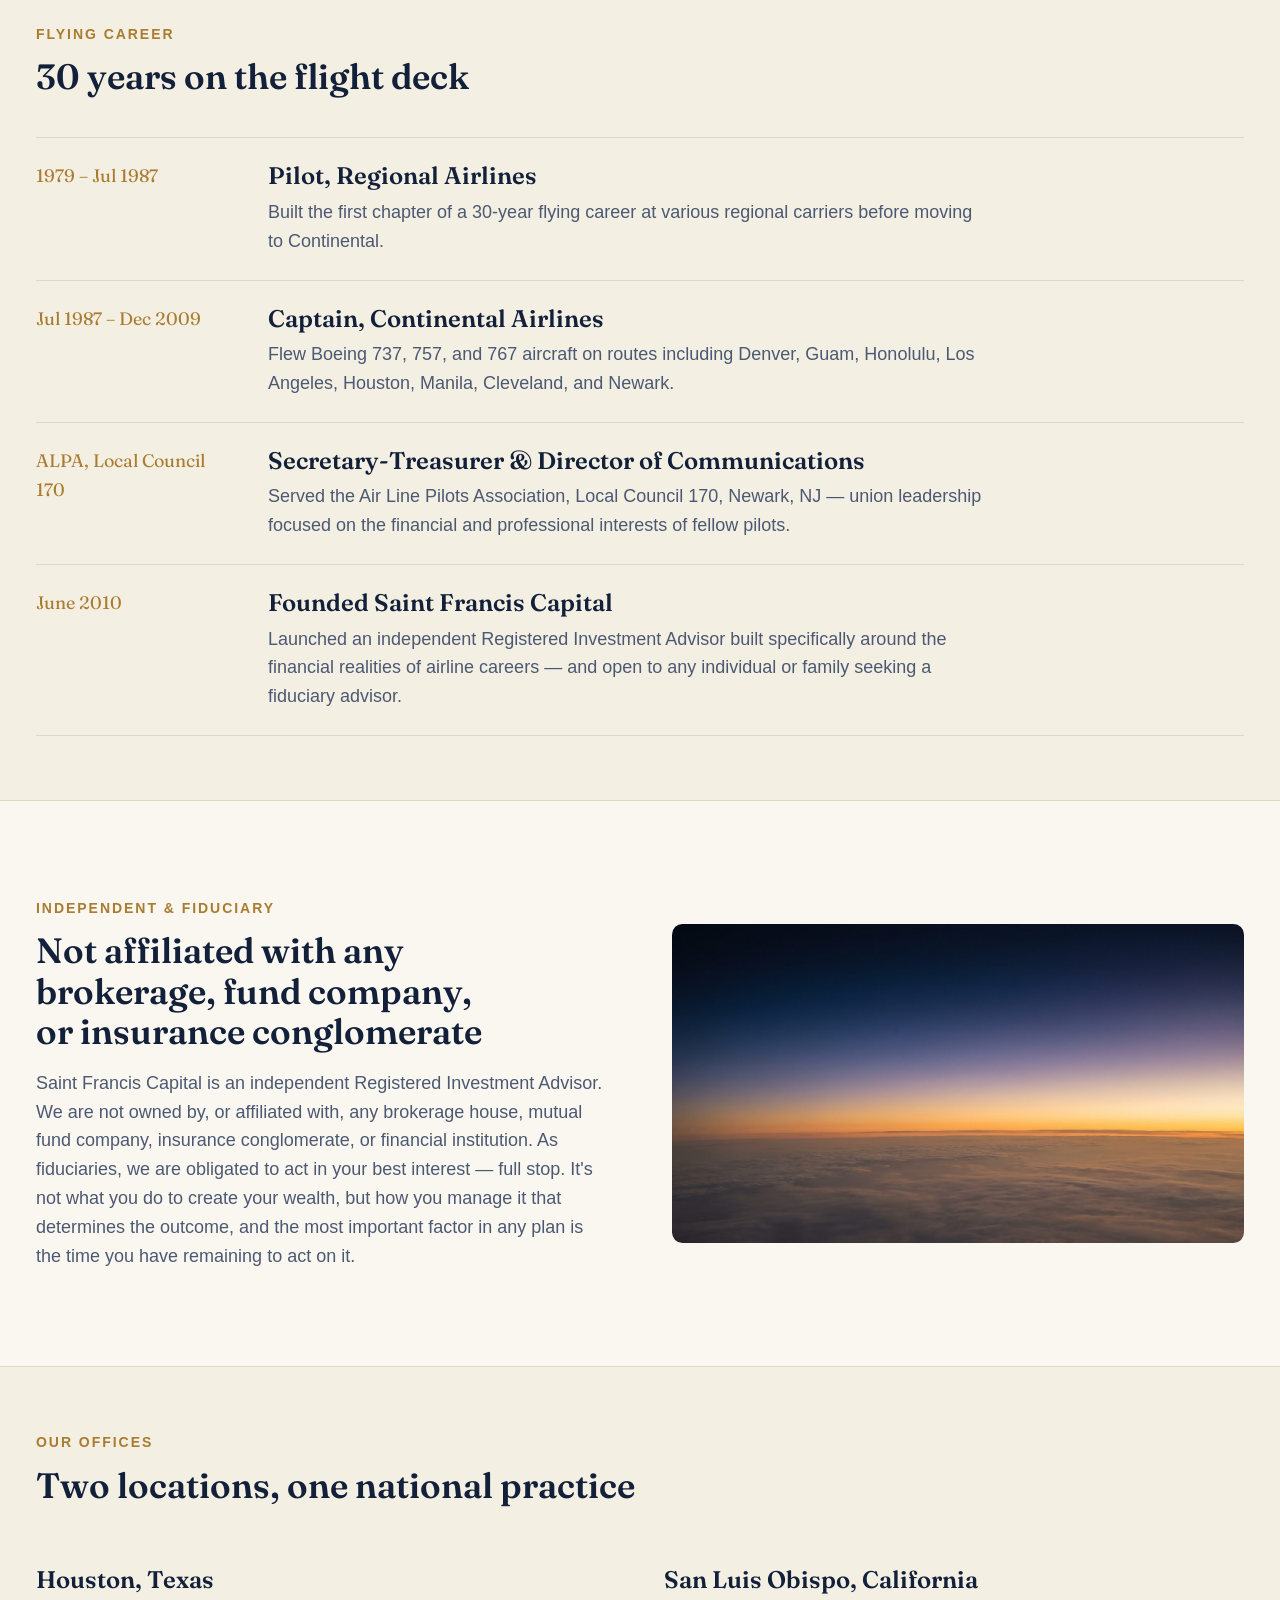
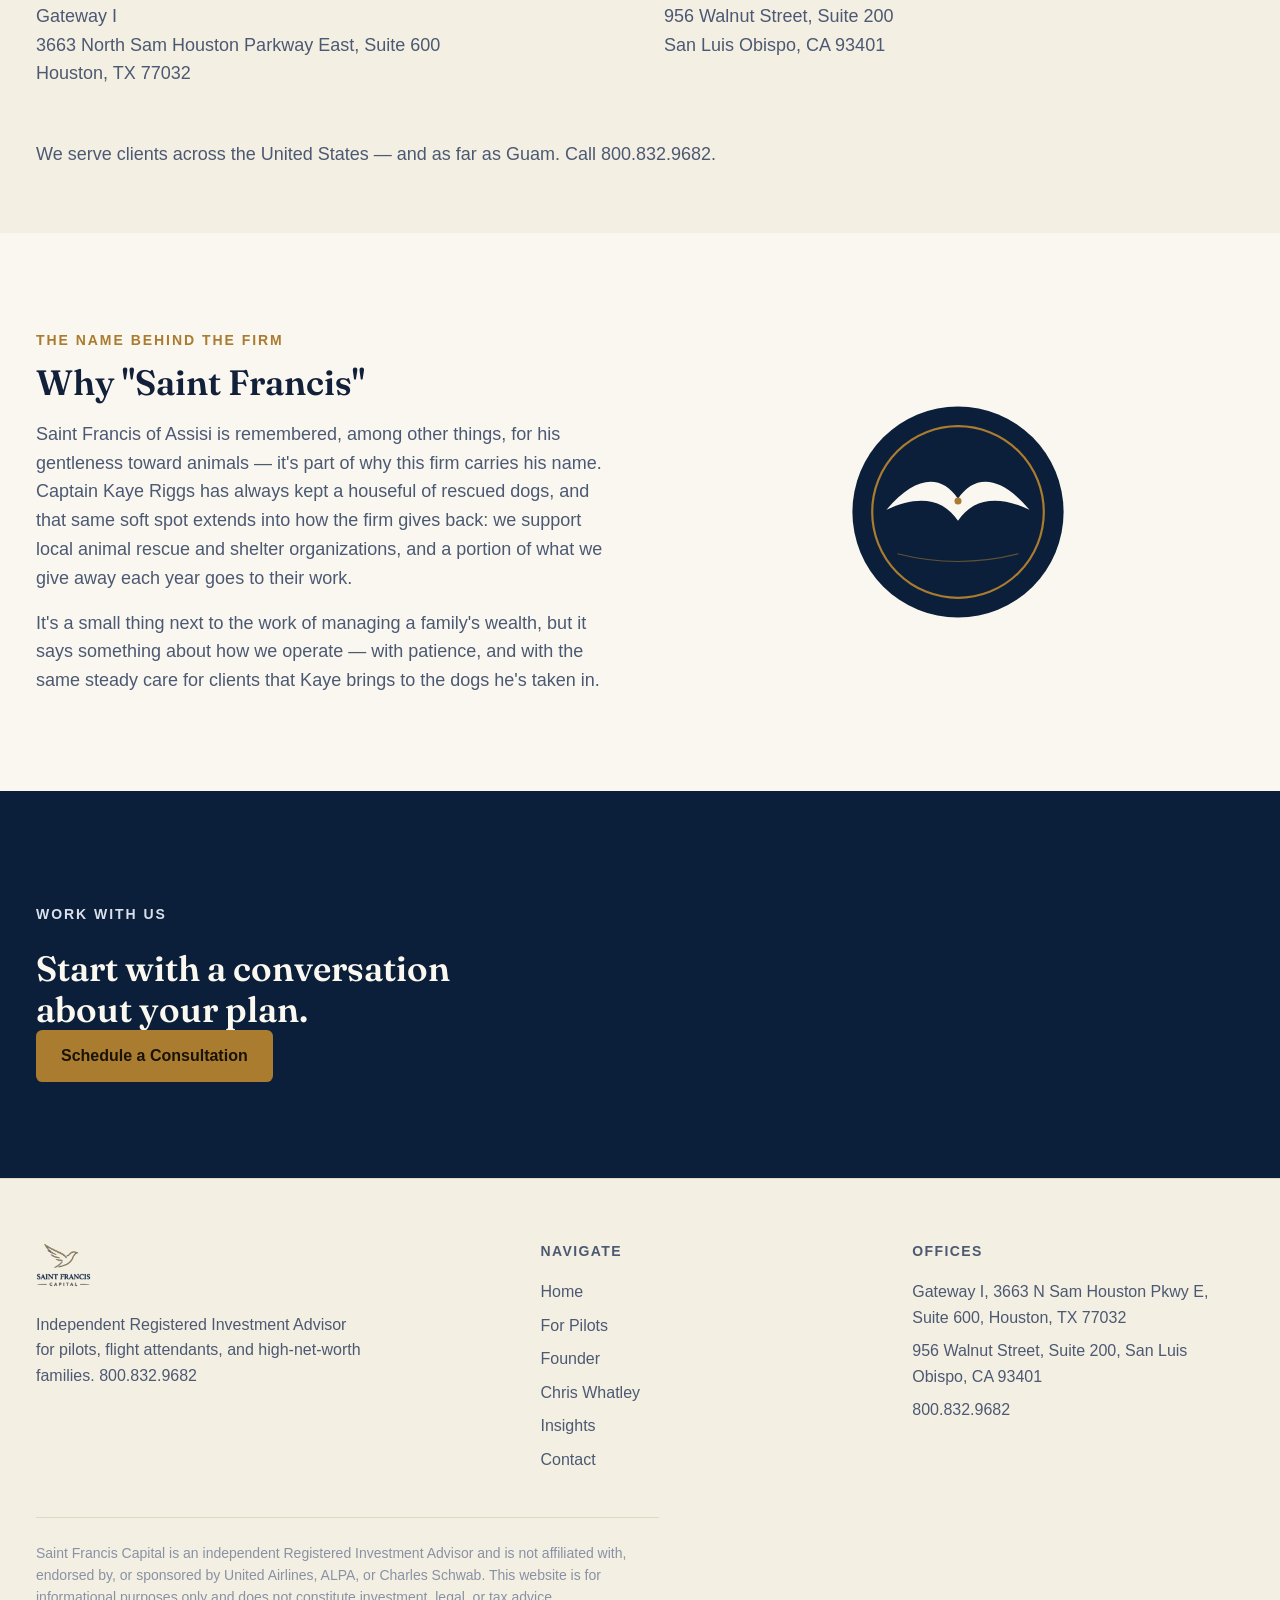
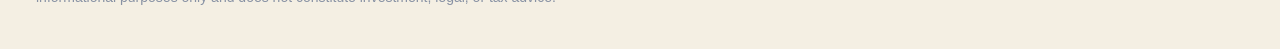
==== commit 2bde99f3: "Refer to founder as Captain Kaye Riggs sitewide; reduce 'teacher' repetition on Chris Whatley page" ====
--- a/pages/about.html
+++ b/pages/about.html
@@ -3,9 +3,9 @@
 <head>
 <meta charset="UTF-8">
 <meta name="viewport" content="width=device-width, initial-scale=1.0">
-<title>About &amp; Founder — Kaye Riggs | Saint Francis Capital</title>
-<meta name="description" content="Kaye Riggs spent 30 years as a professional pilot, including 22.5 years as a Captain flying Boeing 737, 757, and 767 aircraft for Continental Airlines, before founding Saint Francis Capital, an independent fiduciary wealth management firm, in June 2010.">
-<meta property="og:title" content="About & Founder — Kaye Riggs | Saint Francis Capital">
+<title>About &amp; Founder — Captain Kaye Riggs | Saint Francis Capital</title>
+<meta name="description" content="Captain Kaye Riggs spent 30 years as a professional pilot, including 22.5 years as a Captain flying Boeing 737, 757, and 767 aircraft for Continental Airlines, before founding Saint Francis Capital, an independent fiduciary wealth management firm, in June 2010.">
+<meta property="og:title" content="About & Founder — Captain Kaye Riggs | Saint Francis Capital">
 <meta property="og:description" content="A retired airline captain's path from the flight deck to independent fiduciary wealth management.">
 <link rel="icon" type="image/svg+xml" href="../assets/favicon.svg">
 <link rel="preconnect" href="https://fonts.googleapis.com">
@@ -67,17 +67,17 @@
     <div class="container-wide">
       <div class="split reveal">
         <div>
-          <img class="monogram-photo lg" src="../assets/kaye-founder.jpg" alt="Kaye Riggs, Founder &amp; President of Saint Francis Capital, in Alaska" width="144" height="144">
+          <img class="monogram-photo lg" src="../assets/kaye-founder.jpg" alt="Captain Kaye Riggs, Founder &amp; President of Saint Francis Capital, in Alaska" width="144" height="144">
           <p class="eyebrow">Founder &amp; President</p>
-          <h2 style="font-size:var(--text-xl); margin-top:var(--space-3);">Kaye Riggs</h2>
-          <p class="mt-4 text-muted">Kaye Riggs founded Saint Francis Capital in June 2010 after a 30-year flying career — the last 22.5 years as a Captain at Continental Airlines, following earlier years flying for regional carriers. He holds an Airline Transport Pilot certificate (737/757/767/CASA-212, FAA) and is a Series 65-licensed Investment Advisor Representative. His approach to wealth management carries the same rigor he brought to the flight deck: a clear plan, disciplined execution, and a healthy respect for what's outside your control.</p>
+          <h2 style="font-size:var(--text-xl); margin-top:var(--space-3);">Captain Kaye Riggs</h2>
+          <p class="mt-4 text-muted">Captain Kaye Riggs founded Saint Francis Capital in June 2010 after a 30-year flying career — the last 22.5 years as a Captain at Continental Airlines, following earlier years flying for regional carriers. He holds an Airline Transport Pilot certificate (737/757/767/CASA-212, FAA) and is a Series 65-licensed Investment Advisor Representative. His approach to wealth management carries the same rigor he brought to the flight deck: a clear plan, disciplined execution, and a healthy respect for what's outside your control.</p>
           <p class="mt-4 text-muted">Each month, Kaye also writes a personal letter to Saint Francis Capital clients, sharing market perspective alongside reflections drawn from his flying career. Read the latest edition on our <a href="./insights.html" style="color:var(--color-gold);">Insights page</a>.</p>
         </div>
         <div>
           <blockquote class="pull-quote pull-quote-card">
             <span class="quote-mark" aria-hidden="true">&#8220;</span>
             <p>We always sit on your side of the table.</p>
-            <cite>— Kaye Riggs, Founder &amp; President</cite>
+            <cite>— Captain Kaye Riggs, Founder &amp; President</cite>
           </blockquote>
         </div>
       </div>
@@ -165,7 +165,7 @@
       <div class="reveal">
         <p class="eyebrow">The name behind the firm</p>
         <h2 style="font-size:var(--text-xl); margin-top:var(--space-3);">Why "Saint Francis"</h2>
-        <p class="mt-4 text-muted">Saint Francis of Assisi is remembered, among other things, for his gentleness toward animals — it's part of why this firm carries his name. Kaye has always kept a houseful of rescued dogs, and that same soft spot extends into how the firm gives back: we support local animal rescue and shelter organizations, and a portion of what we give away each year goes to their work.</p>
+        <p class="mt-4 text-muted">Saint Francis of Assisi is remembered, among other things, for his gentleness toward animals — it's part of why this firm carries his name. Captain Kaye Riggs has always kept a houseful of rescued dogs, and that same soft spot extends into how the firm gives back: we support local animal rescue and shelter organizations, and a portion of what we give away each year goes to their work.</p>
         <p class="mt-4 text-muted">It's a small thing next to the work of managing a family's wealth, but it says something about how we operate — with patience, and with the same steady care for clients that Kaye brings to the dogs he's taken in.</p>
       </div>
       <div class="reveal" aria-hidden="true" style="display:flex; align-items:center; justify-content:center;">
--- a/style.css
+++ b/style.css
@@ -396,7 +396,8 @@
 .hero-content {
   position: relative;
   z-index: 1;
-  padding-block: clamp(var(--space-20), 14vw, var(--space-32));
+  padding-top: clamp(var(--space-4), 3vw, var(--space-8));
+  padding-bottom: clamp(var(--space-20), 14vw, var(--space-32));
   max-width: var(--content-wide);
   margin-inline: auto;
   padding-inline: var(--space-4);
@@ -404,9 +405,9 @@
 .hero-content .eyebrow { color: var(--color-gold); }
 .hero-logo {
   display: block;
-  height: clamp(88px, 9vw, 140px);
+  height: clamp(130px, 14vw, 210px);
   width: auto;
-  margin-bottom: var(--space-8);
+  margin-bottom: var(--space-6);
   filter: drop-shadow(0 6px 18px rgba(0,0,0,0.45));
 }
 .hero h1 {
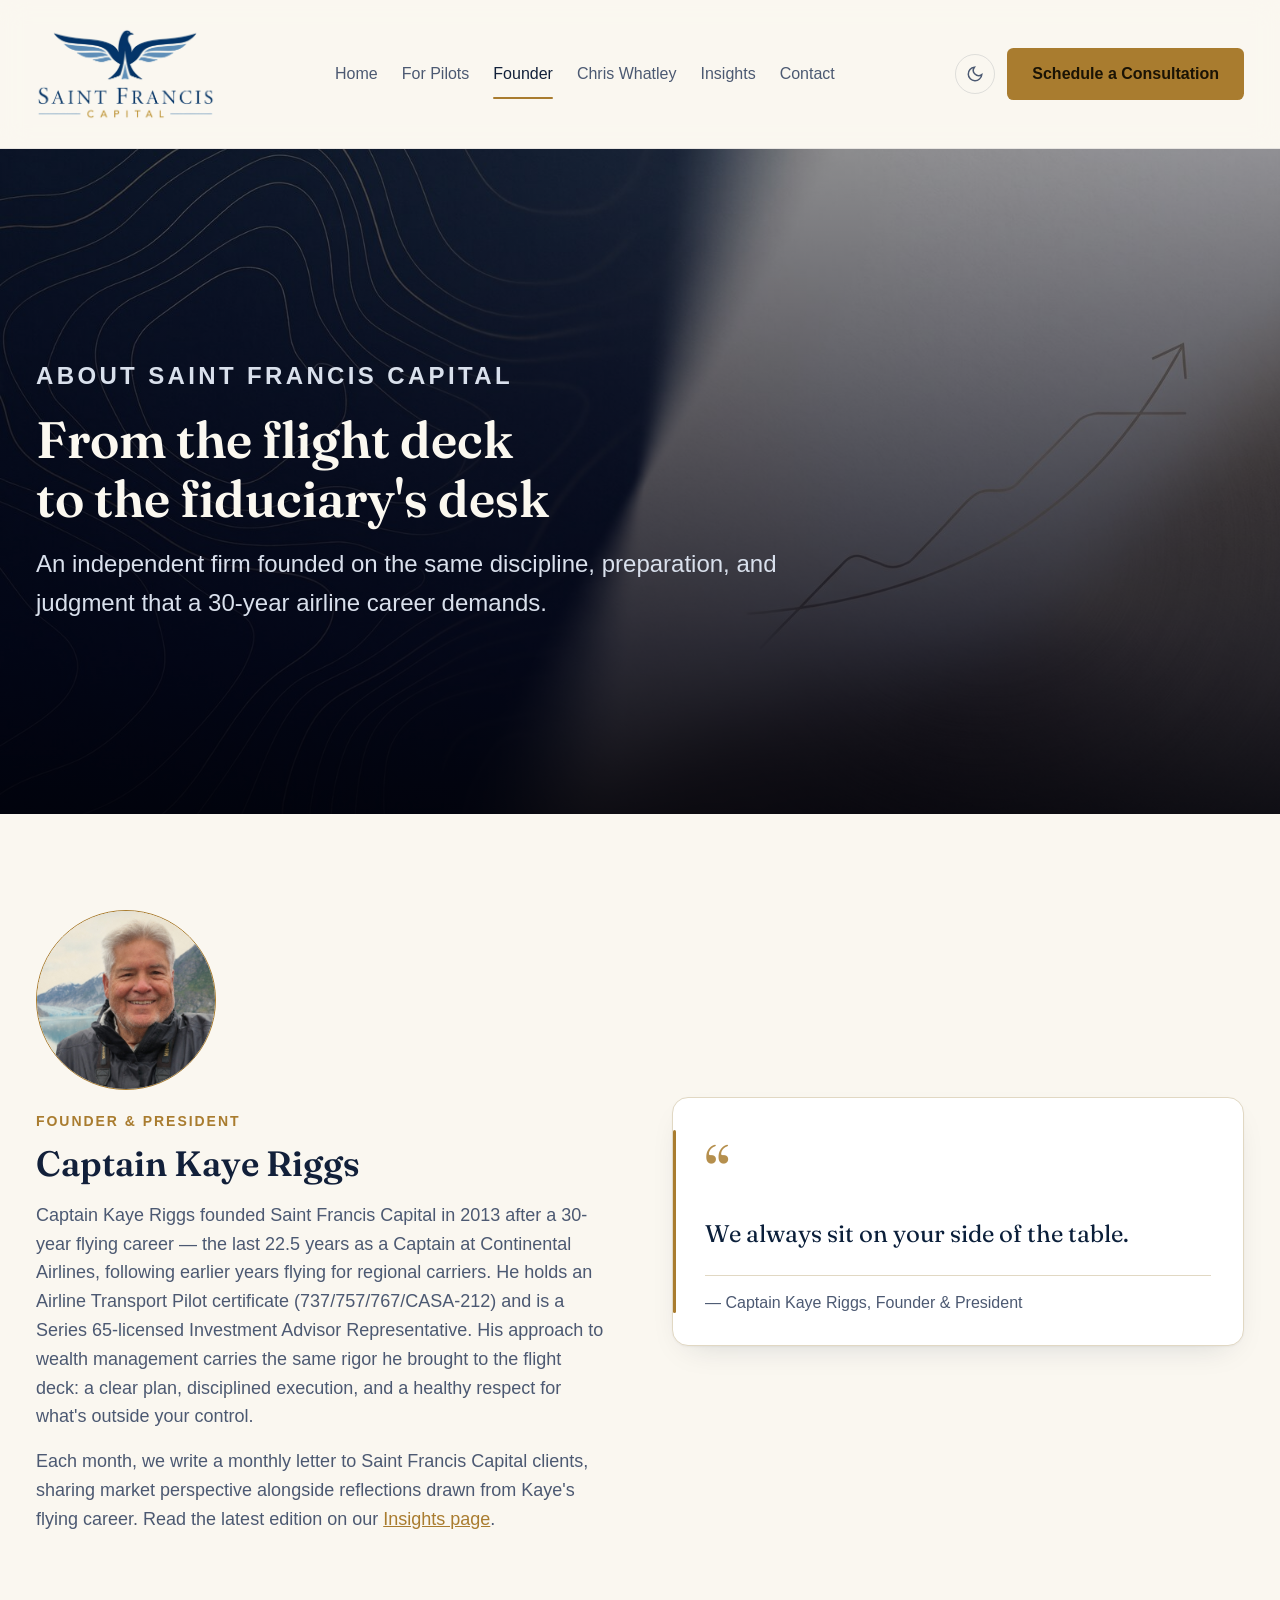
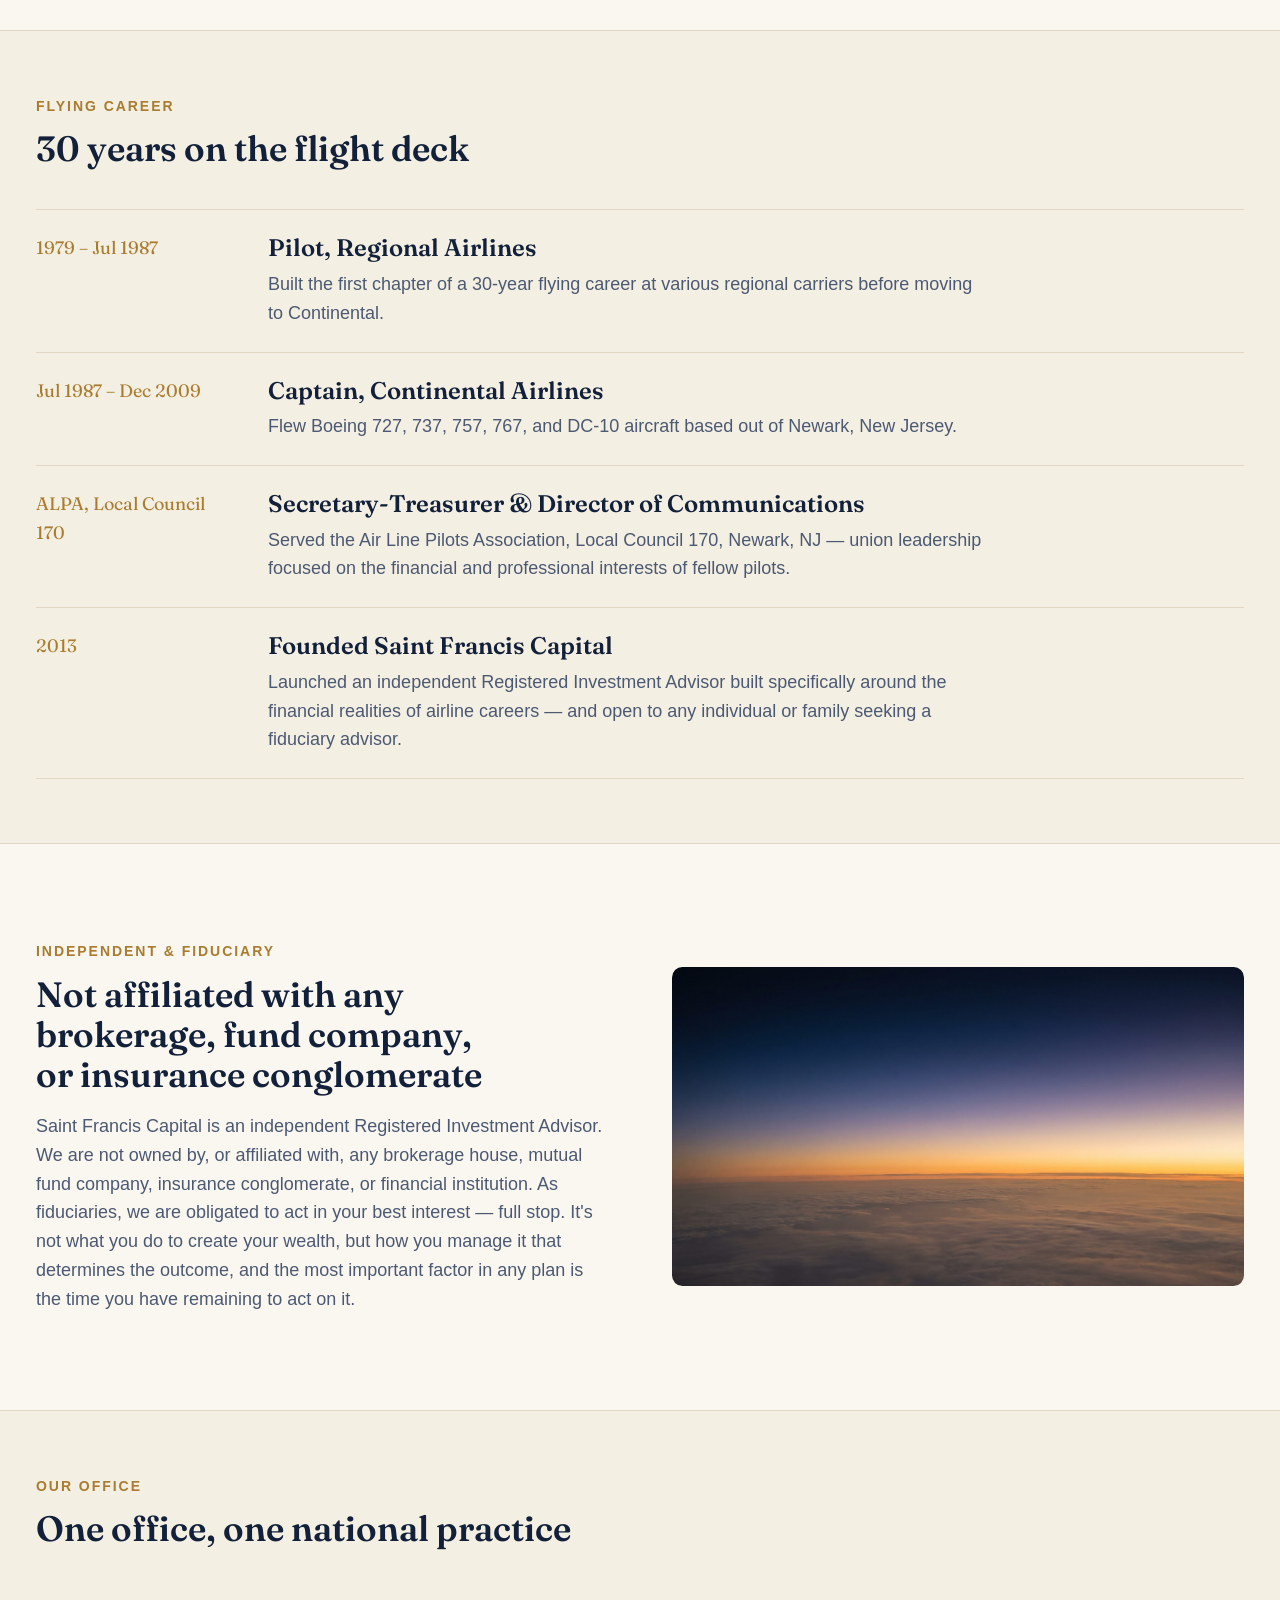
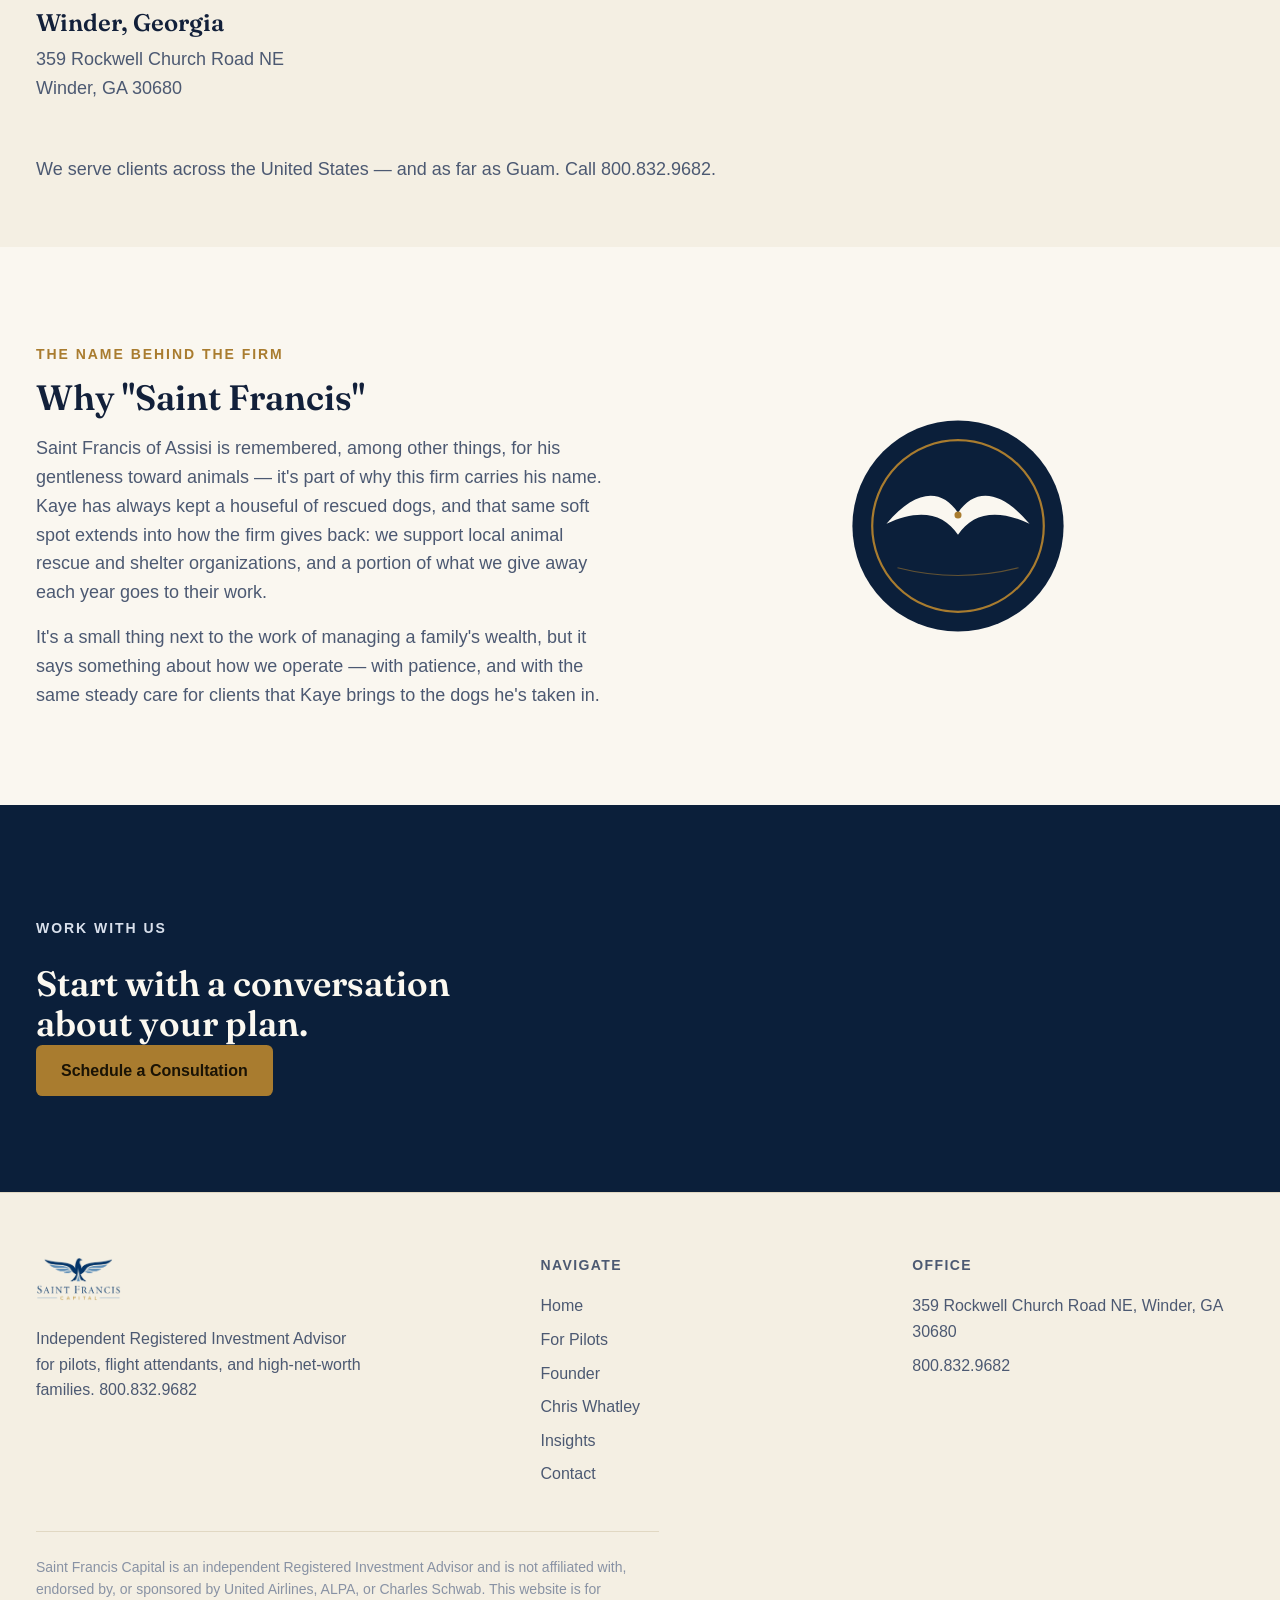
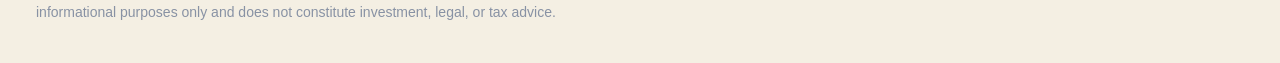
==== commit 6965654d: "Content edits: 2013 founding date, Winder GA single office, elected union officer, aircraft list, in" ====
--- a/pages/about.html
+++ b/pages/about.html
@@ -4,9 +4,9 @@
 <meta charset="UTF-8">
 <meta name="viewport" content="width=device-width, initial-scale=1.0">
 <title>About &amp; Founder — Captain Kaye Riggs | Saint Francis Capital</title>
-<meta name="description" content="Captain Kaye Riggs spent 30 years as a professional pilot, including 22.5 years as a Captain flying Boeing 737, 757, and 767 aircraft for Continental Airlines, before founding Saint Francis Capital, an independent fiduciary wealth management firm, in June 2010.">
+<meta name="description" content="Captain Kaye Riggs spent 30 years as a professional pilot, including 22.5 years as a Captain flying Boeing 737, 757, and 767 aircraft for Continental Airlines, before founding Saint Francis Capital, an independent fiduciary wealth management firm, in 2013.">
 <meta property="og:title" content="About & Founder — Captain Kaye Riggs | Saint Francis Capital">
-<meta property="og:description" content="A retired airline captain's path from the flight deck to independent fiduciary wealth management.">
+<meta property="og:description" content="A retired airline Captain's path from the flight deck to independent fiduciary wealth management.">
 <link rel="icon" type="image/svg+xml" href="../assets/favicon.svg">
 <link rel="preconnect" href="https://fonts.googleapis.com">
 <link rel="preconnect" href="https://fonts.gstatic.com" crossorigin>
@@ -70,8 +70,8 @@
           <img class="monogram-photo lg" src="../assets/kaye-founder.jpg" alt="Captain Kaye Riggs, Founder &amp; President of Saint Francis Capital, in Alaska" width="144" height="144">
           <p class="eyebrow">Founder &amp; President</p>
           <h2 style="font-size:var(--text-xl); margin-top:var(--space-3);">Captain Kaye Riggs</h2>
-          <p class="mt-4 text-muted">Captain Kaye Riggs founded Saint Francis Capital in June 2010 after a 30-year flying career — the last 22.5 years as a Captain at Continental Airlines, following earlier years flying for regional carriers. He holds an Airline Transport Pilot certificate (737/757/767/CASA-212, FAA) and is a Series 65-licensed Investment Advisor Representative. His approach to wealth management carries the same rigor he brought to the flight deck: a clear plan, disciplined execution, and a healthy respect for what's outside your control.</p>
-          <p class="mt-4 text-muted">Each month, Kaye also writes a personal letter to Saint Francis Capital clients, sharing market perspective alongside reflections drawn from his flying career. Read the latest edition on our <a href="./insights.html" style="color:var(--color-gold);">Insights page</a>.</p>
+          <p class="mt-4 text-muted">Captain Kaye Riggs founded Saint Francis Capital in 2013 after a 30-year flying career — the last 22.5 years as a Captain at Continental Airlines, following earlier years flying for regional carriers. He holds an Airline Transport Pilot certificate (737/757/767/CASA-212) and is a Series 65-licensed Investment Advisor Representative. His approach to wealth management carries the same rigor he brought to the flight deck: a clear plan, disciplined execution, and a healthy respect for what's outside your control.</p>
+          <p class="mt-4 text-muted">Each month, we write a monthly letter to Saint Francis Capital clients, sharing market perspective alongside reflections drawn from Kaye's flying career. Read the latest edition on our <a href="./insights.html" style="color:var(--color-gold);">Insights page</a>.</p>
         </div>
         <div>
           <blockquote class="pull-quote pull-quote-card">
@@ -103,7 +103,7 @@
           <span class="years">Jul 1987 – Dec 2009</span>
           <div>
             <h3>Captain, Continental Airlines</h3>
-            <p>Flew Boeing 737, 757, and 767 aircraft on routes including Denver, Guam, Honolulu, Los Angeles, Houston, Manila, Cleveland, and Newark.</p>
+            <p>Flew Boeing 727, 737, 757, 767, and DC-10 aircraft based out of Newark, New Jersey.</p>
           </div>
         </div>
         <div class="timeline-item">
@@ -114,7 +114,7 @@
           </div>
         </div>
         <div class="timeline-item">
-          <span class="years">June 2010</span>
+          <span class="years">2013</span>
           <div>
             <h3>Founded Saint Francis Capital</h3>
             <p>Launched an independent Registered Investment Advisor built specifically around the financial realities of airline careers — and open to any individual or family seeking a fiduciary advisor.</p>
@@ -142,17 +142,13 @@
   <section class="section-tight" style="background:var(--color-surface-2); border-top:1px solid var(--color-divider);">
     <div class="container-wide">
       <div class="section-head reveal">
-        <p class="eyebrow">Our offices</p>
-        <h2>Two locations, one national practice</h2>
+        <p class="eyebrow">Our office</p>
+        <h2>One office, one national practice</h2>
       </div>
       <div class="contact-grid reveal">
         <div class="office-card" style="border-top:none;">
-          <h3 style="font-size:var(--text-lg); color:var(--color-text);">Houston, Texas</h3>
-          <p style="font-size:var(--text-base);">Gateway I<br>3663 North Sam Houston Parkway East, Suite 600<br>Houston, TX 77032</p>
-        </div>
-        <div class="office-card" style="border-top:none;">
-          <h3 style="font-size:var(--text-lg); color:var(--color-text);">San Luis Obispo, California</h3>
-          <p style="font-size:var(--text-base);">956 Walnut Street, Suite 200<br>San Luis Obispo, CA 93401</p>
+          <h3 style="font-size:var(--text-lg); color:var(--color-text);">Winder, Georgia</h3>
+          <p style="font-size:var(--text-base);">359 Rockwell Church Road NE<br>Winder, GA 30680</p>
         </div>
       </div>
       <p class="mt-8 reveal text-muted">We serve clients across the United States — and as far as Guam. Call 800.832.9682.</p>
@@ -165,7 +161,7 @@
       <div class="reveal">
         <p class="eyebrow">The name behind the firm</p>
         <h2 style="font-size:var(--text-xl); margin-top:var(--space-3);">Why "Saint Francis"</h2>
-        <p class="mt-4 text-muted">Saint Francis of Assisi is remembered, among other things, for his gentleness toward animals — it's part of why this firm carries his name. Captain Kaye Riggs has always kept a houseful of rescued dogs, and that same soft spot extends into how the firm gives back: we support local animal rescue and shelter organizations, and a portion of what we give away each year goes to their work.</p>
+        <p class="mt-4 text-muted">Saint Francis of Assisi is remembered, among other things, for his gentleness toward animals — it's part of why this firm carries his name. Kaye has always kept a houseful of rescued dogs, and that same soft spot extends into how the firm gives back: we support local animal rescue and shelter organizations, and a portion of what we give away each year goes to their work.</p>
         <p class="mt-4 text-muted">It's a small thing next to the work of managing a family's wealth, but it says something about how we operate — with patience, and with the same steady care for clients that Kaye brings to the dogs he's taken in.</p>
       </div>
       <div class="reveal" aria-hidden="true" style="display:flex; align-items:center; justify-content:center;">
@@ -207,9 +203,8 @@
         <a href="./contact.html">Contact</a>
       </div>
       <div>
-        <h4>Offices</h4>
-        <a href="./contact.html">Gateway I, 3663 N Sam Houston Pkwy E, Suite 600, Houston, TX 77032</a>
-        <a href="./contact.html">956 Walnut Street, Suite 200, San Luis Obispo, CA 93401</a>
+        <h4>Office</h4>
+        <a href="./contact.html">359 Rockwell Church Road NE, Winder, GA 30680</a>
         <a href="tel:8008329682">800.832.9682</a>
       </div>
     </div>
--- a/style.css
+++ b/style.css
@@ -232,7 +232,7 @@
   display: flex;
   align-items: center;
   justify-content: space-between;
-  height: 76px;
+  height: 148px;
   gap: var(--space-4);
 }
 .brand {
@@ -243,7 +243,7 @@
   min-width: 0;
 }
 .brand svg { height: 30px; width: auto; color: var(--color-text); flex-shrink: 0; }
-.brand .brand-logo { height: 46px; width: auto; flex-shrink: 0; }
+.brand .brand-logo { height: 92px; width: auto; flex-shrink: 0; }
 .brand:hover { opacity: 0.85; }
 
 .logo-swap { display: inline-block; line-height: 0; }
@@ -403,6 +403,11 @@
   padding-inline: var(--space-4);
 }
 .hero-content .eyebrow { color: var(--color-gold); }
+.hero-eyebrow {
+  font-size: var(--text-lg);
+  letter-spacing: 0.1em;
+  margin-bottom: var(--space-4);
+}
 .hero-logo {
   display: block;
   height: clamp(130px, 14vw, 210px);
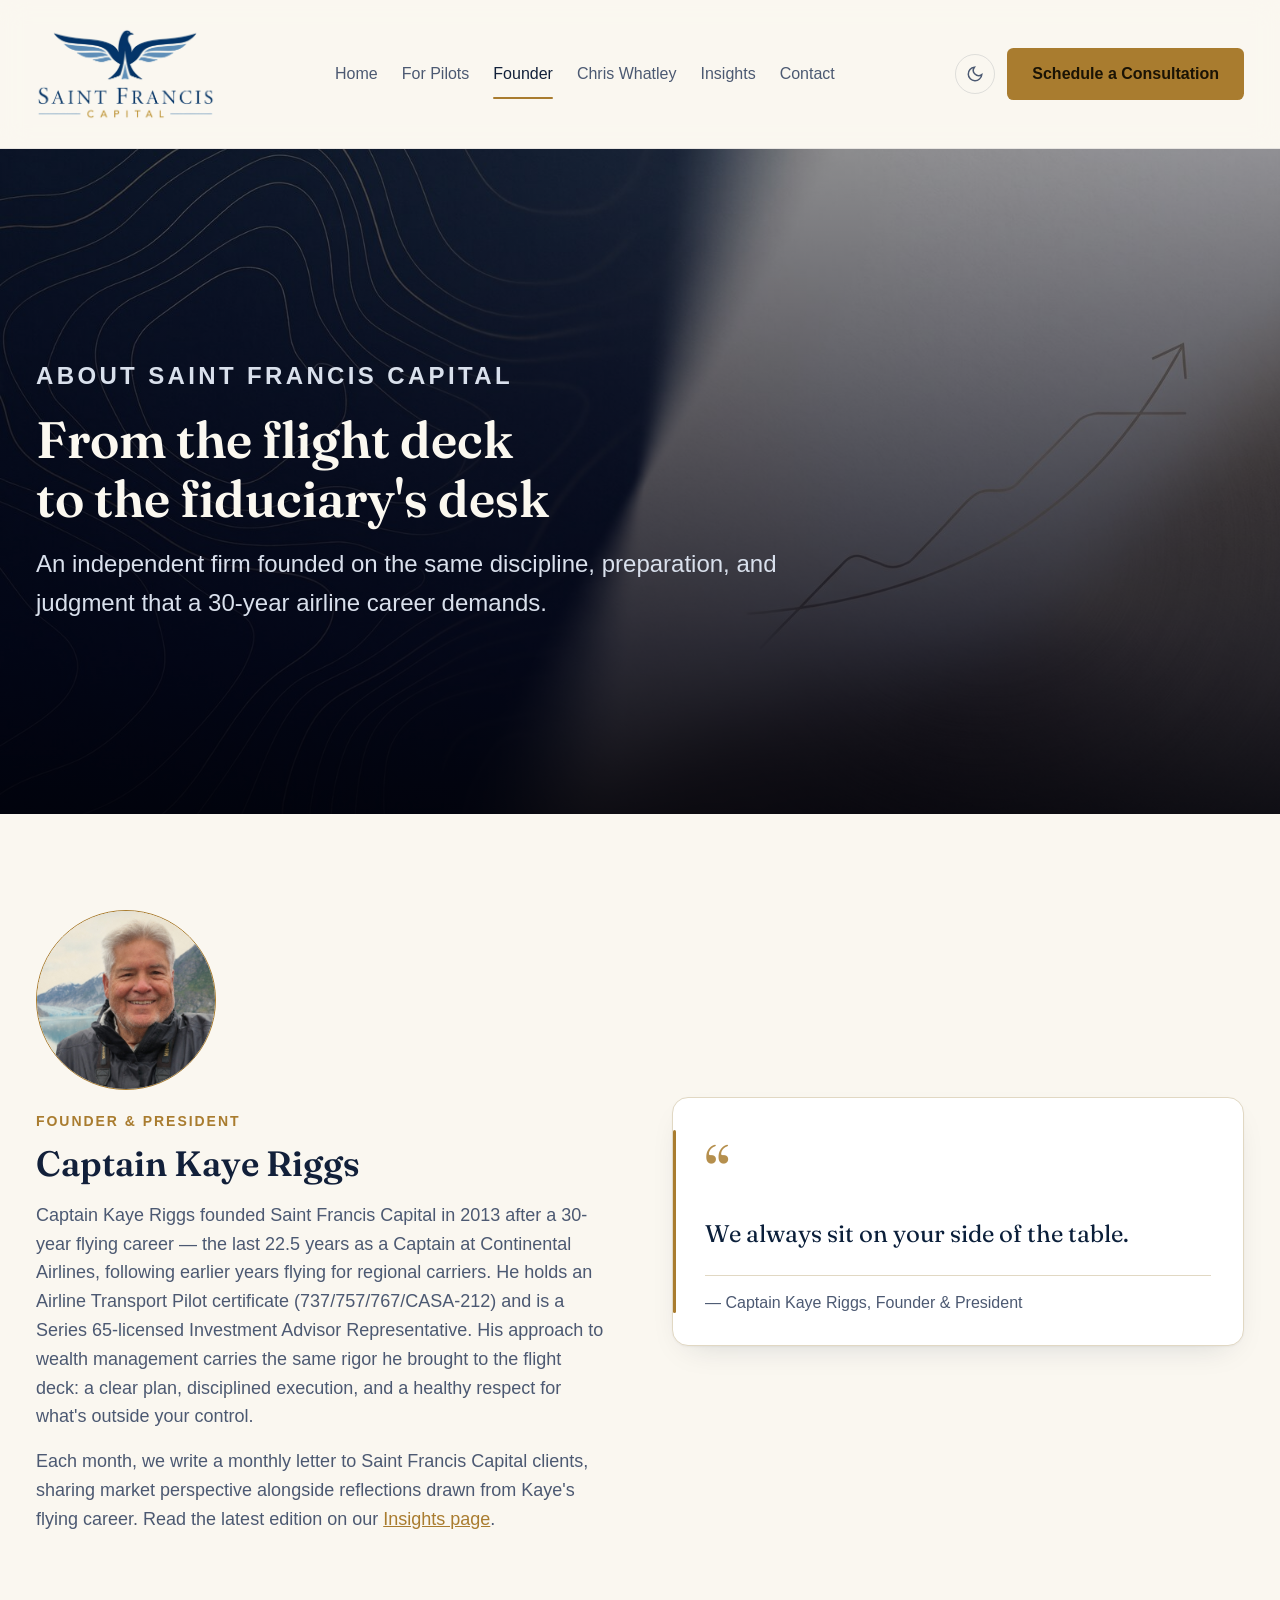
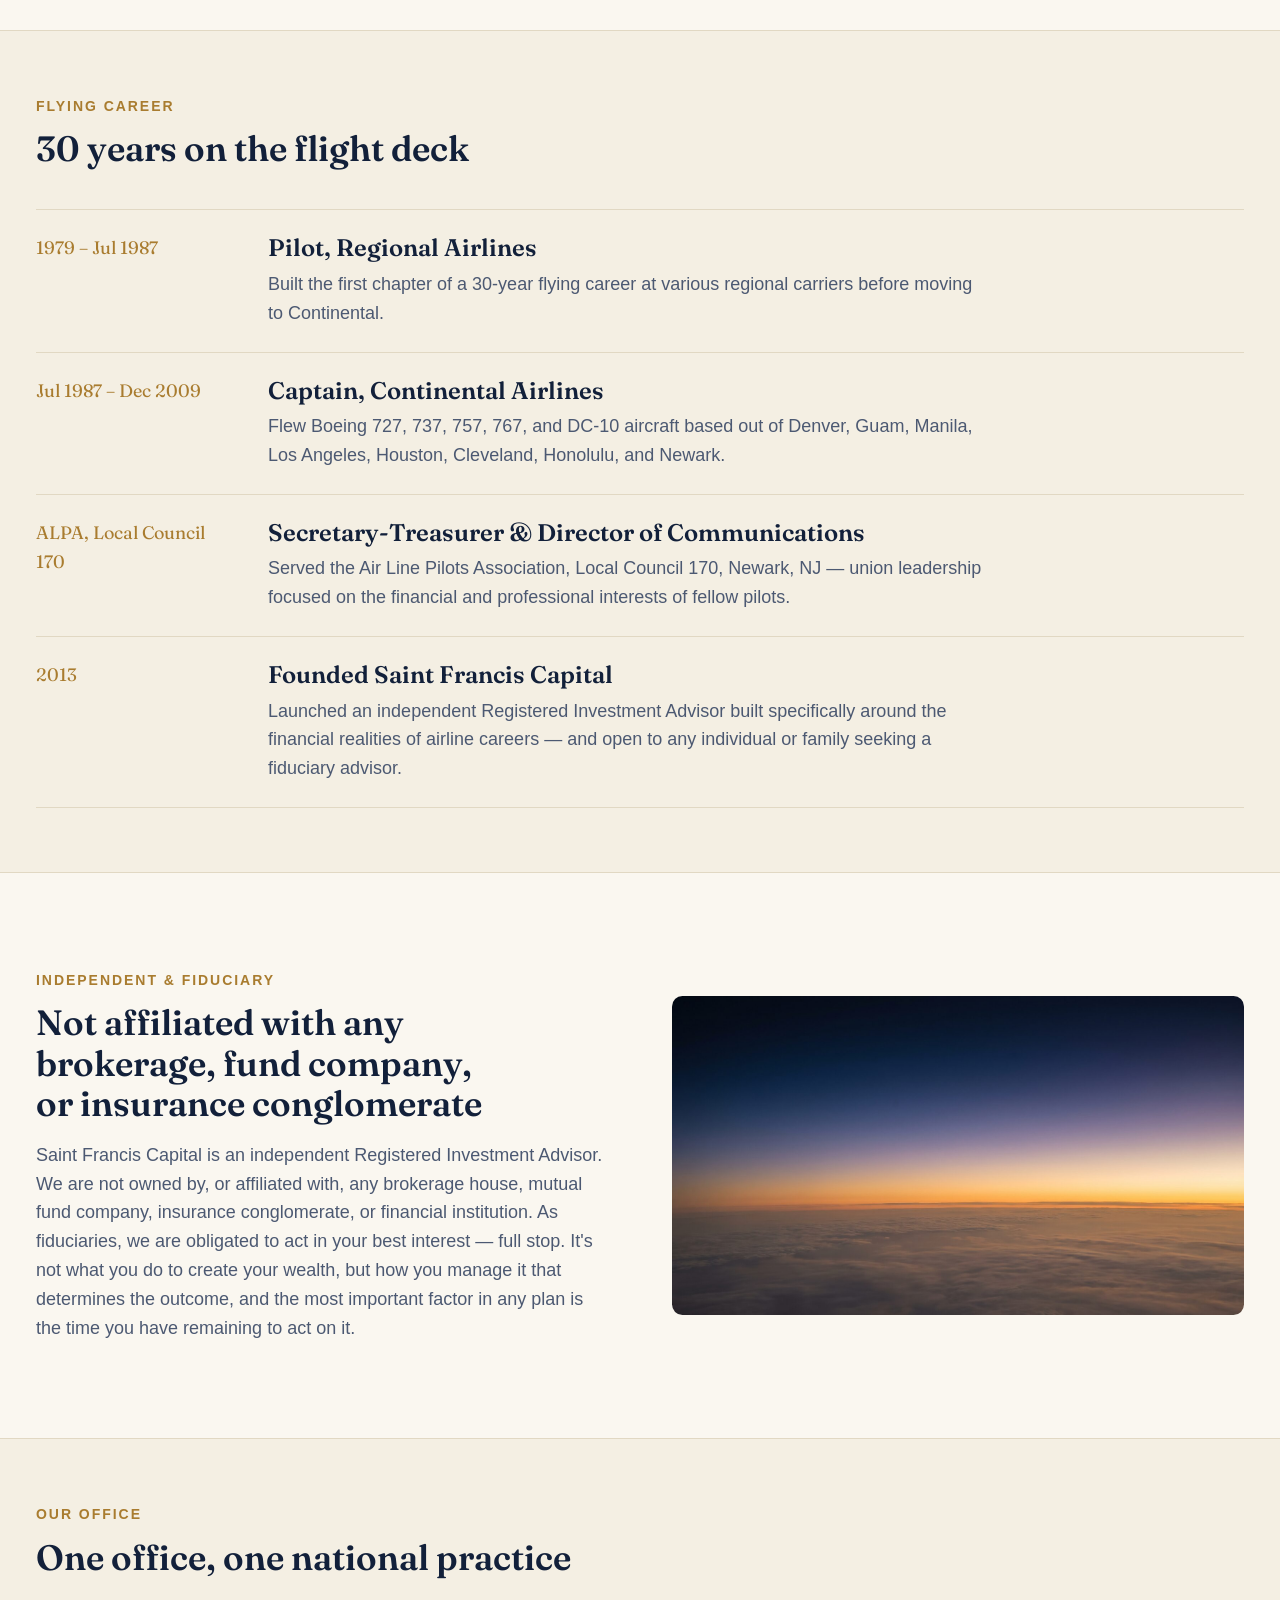
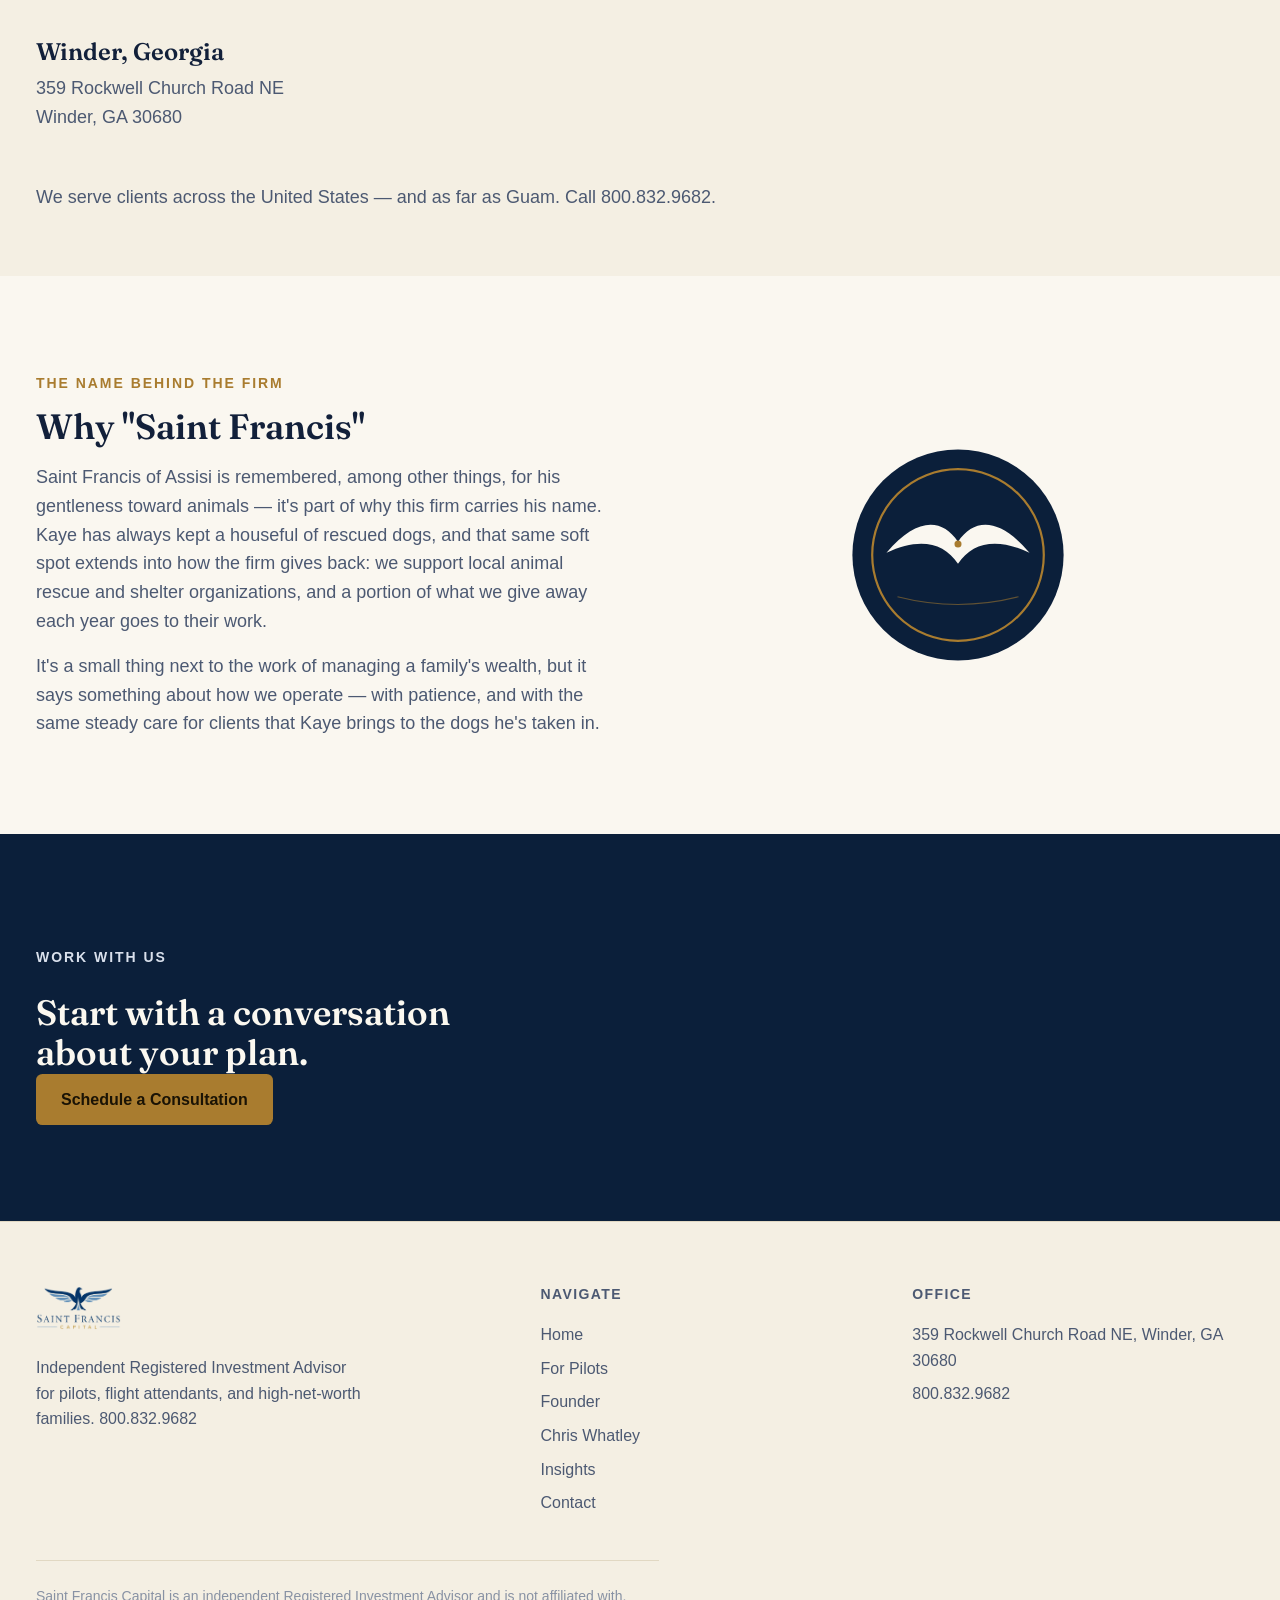
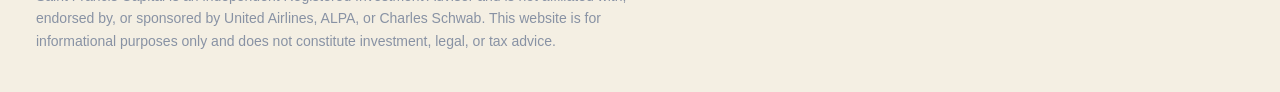
==== commit 32ef264c: "Update flying career line to list base cities instead of Newark only" ====
--- a/pages/about.html
+++ b/pages/about.html
@@ -103,7 +103,7 @@
           <span class="years">Jul 1987 – Dec 2009</span>
           <div>
             <h3>Captain, Continental Airlines</h3>
-            <p>Flew Boeing 727, 737, 757, 767, and DC-10 aircraft based out of Newark, New Jersey.</p>
+            <p>Flew Boeing 727, 737, 757, 767, and DC-10 aircraft based out of Denver, Guam, Manila, Los Angeles, Houston, Cleveland, Honolulu, and Newark.</p>
           </div>
         </div>
         <div class="timeline-item">
